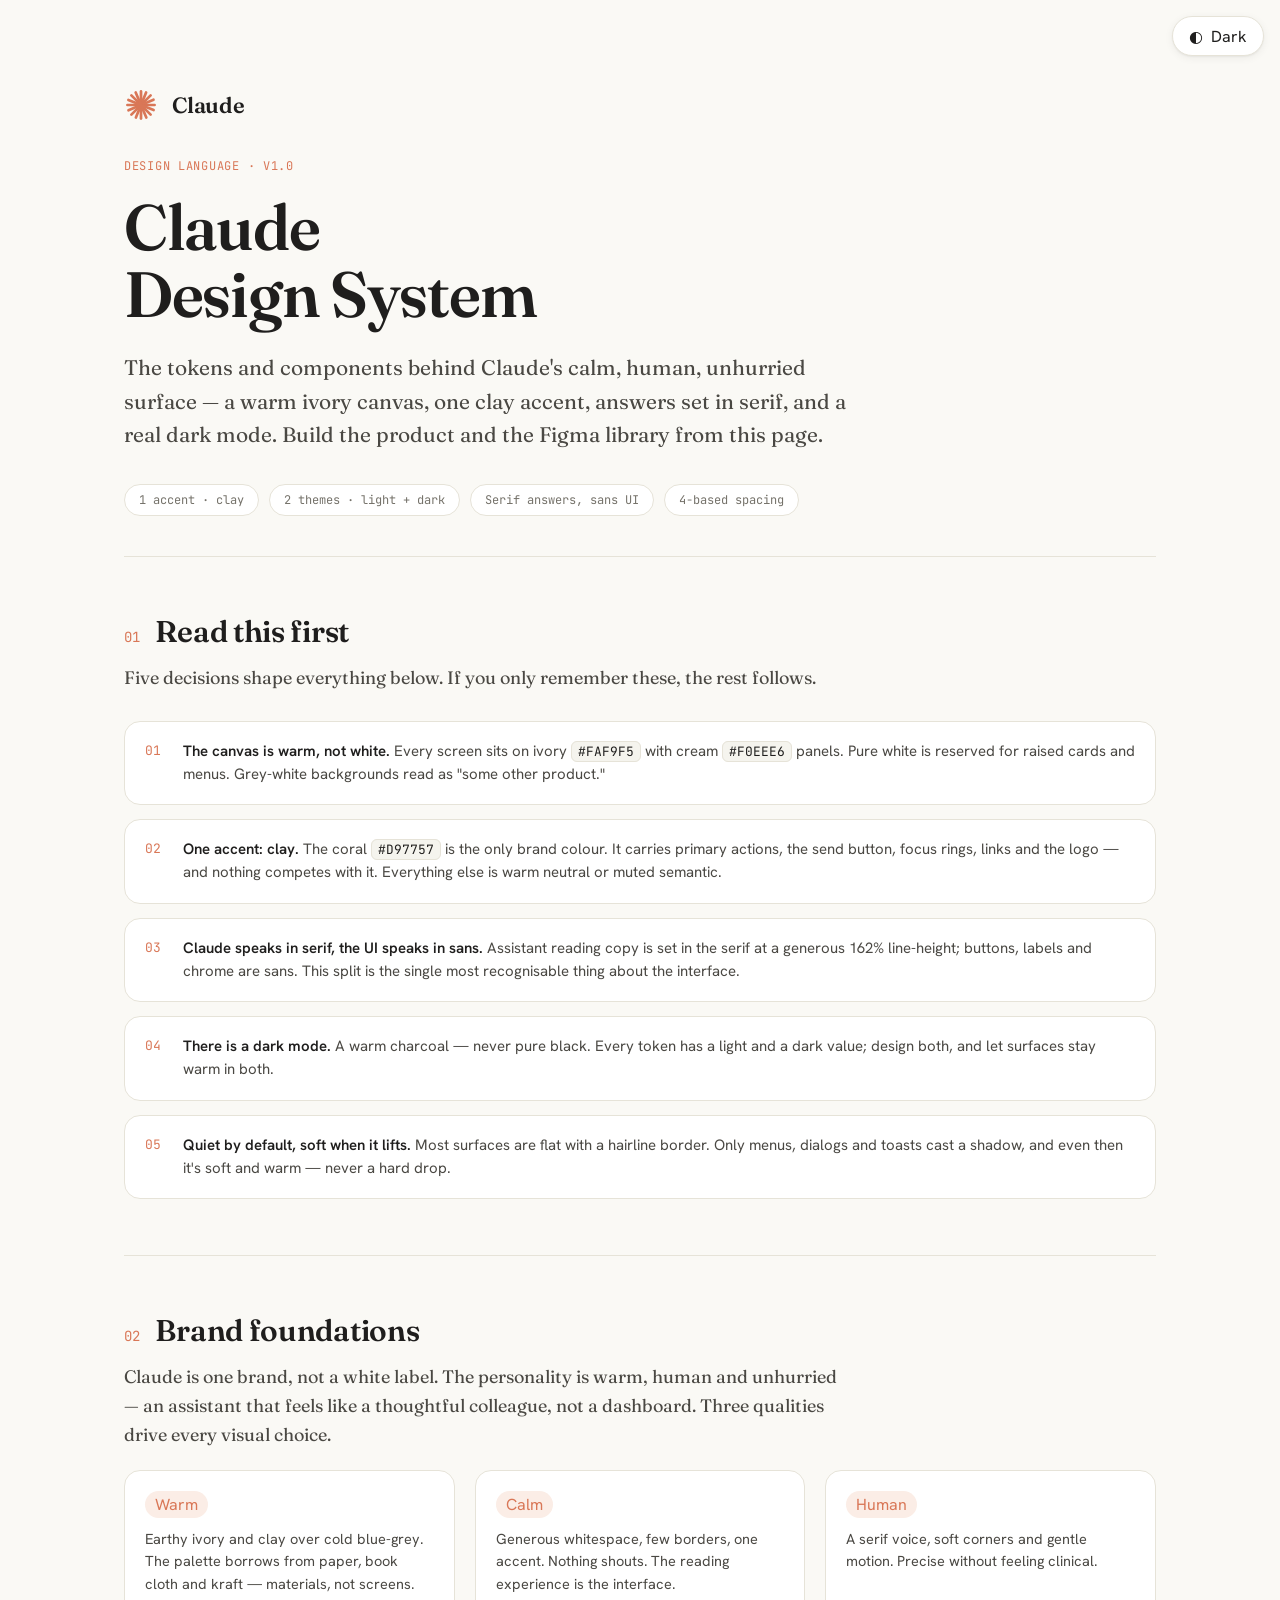
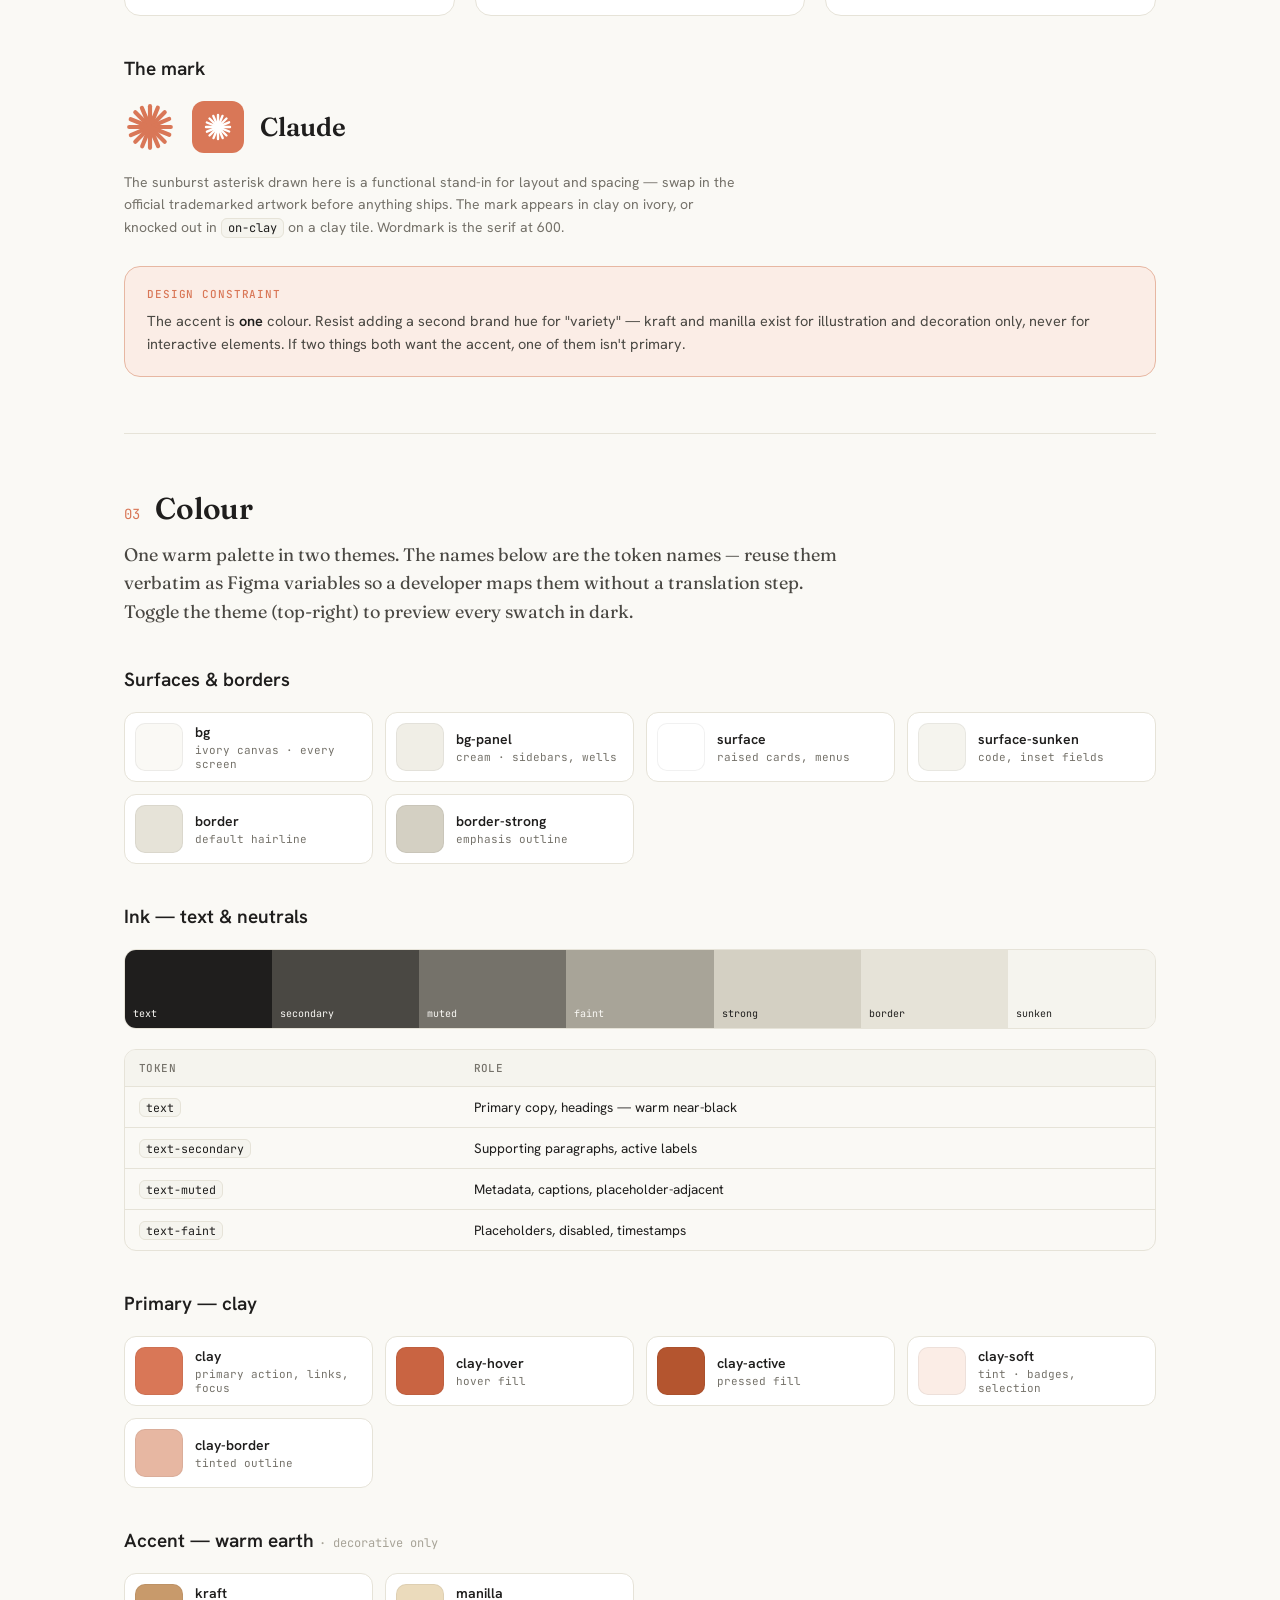
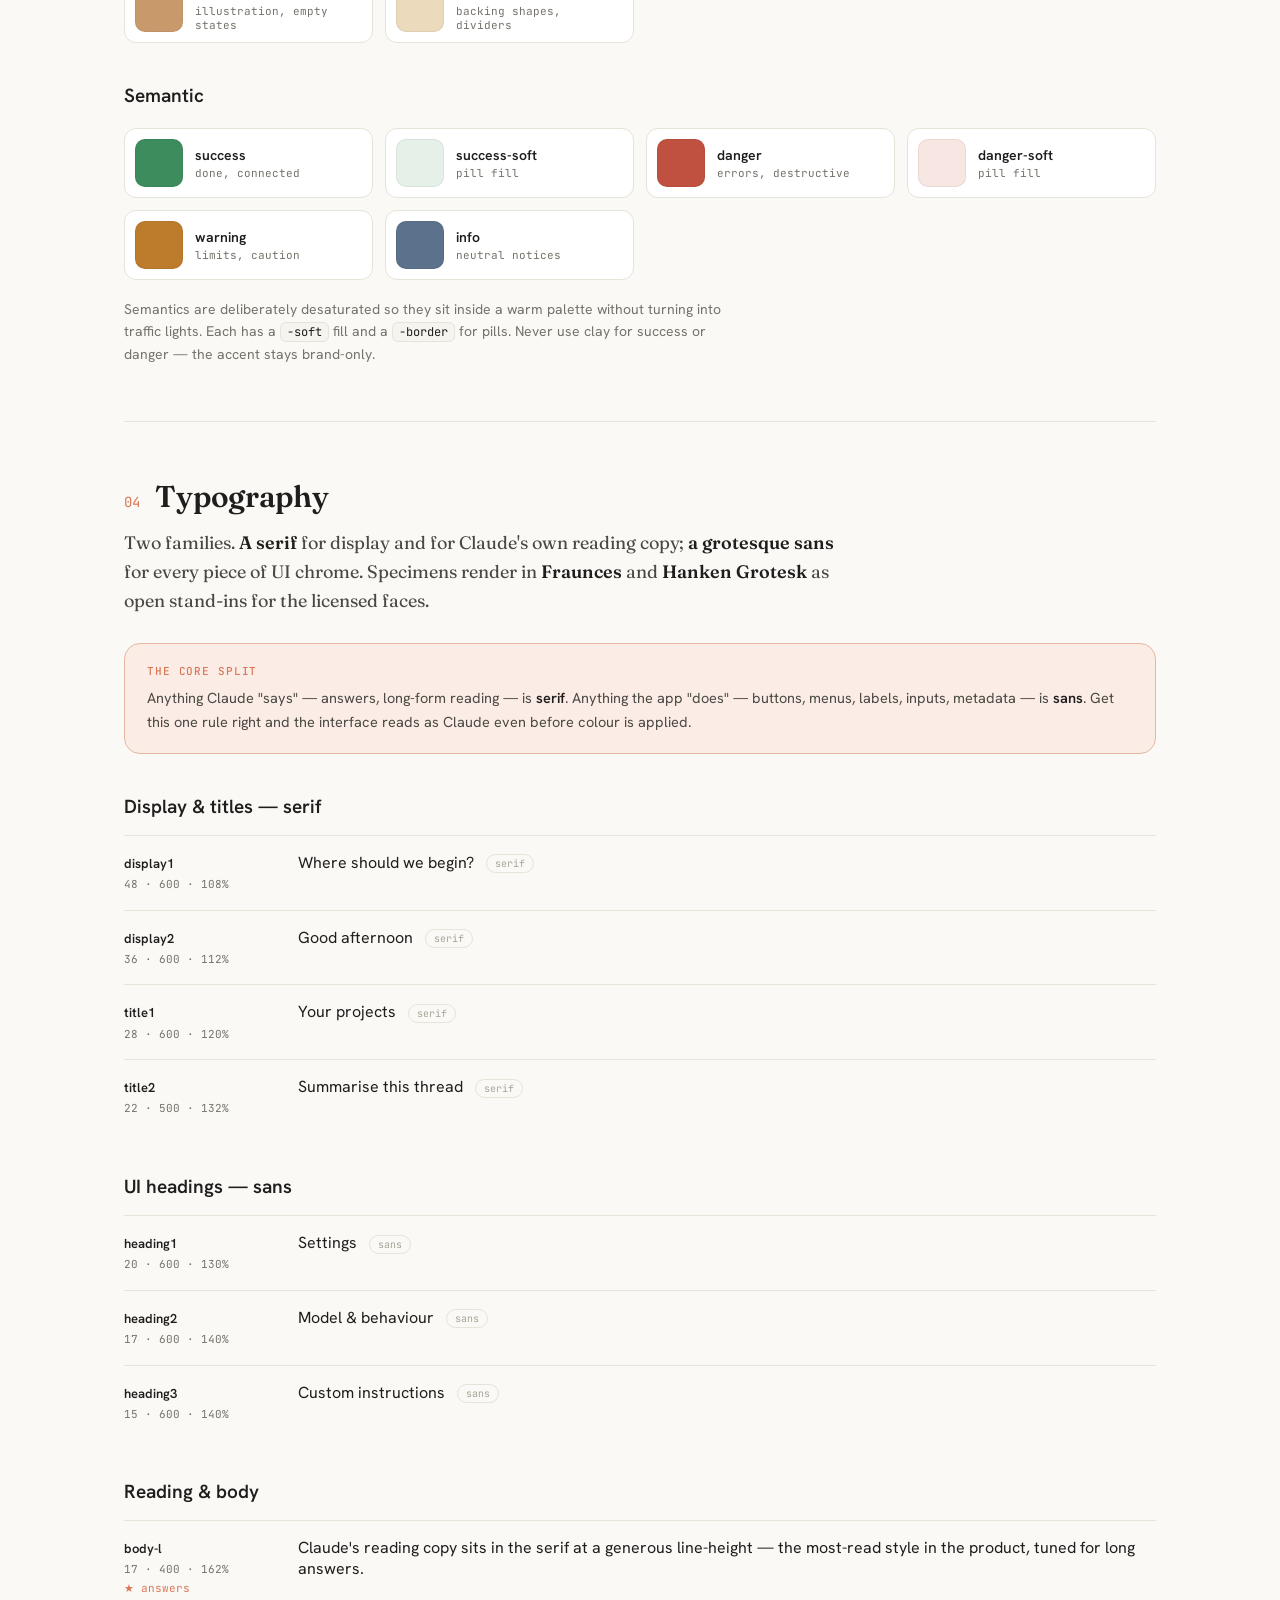
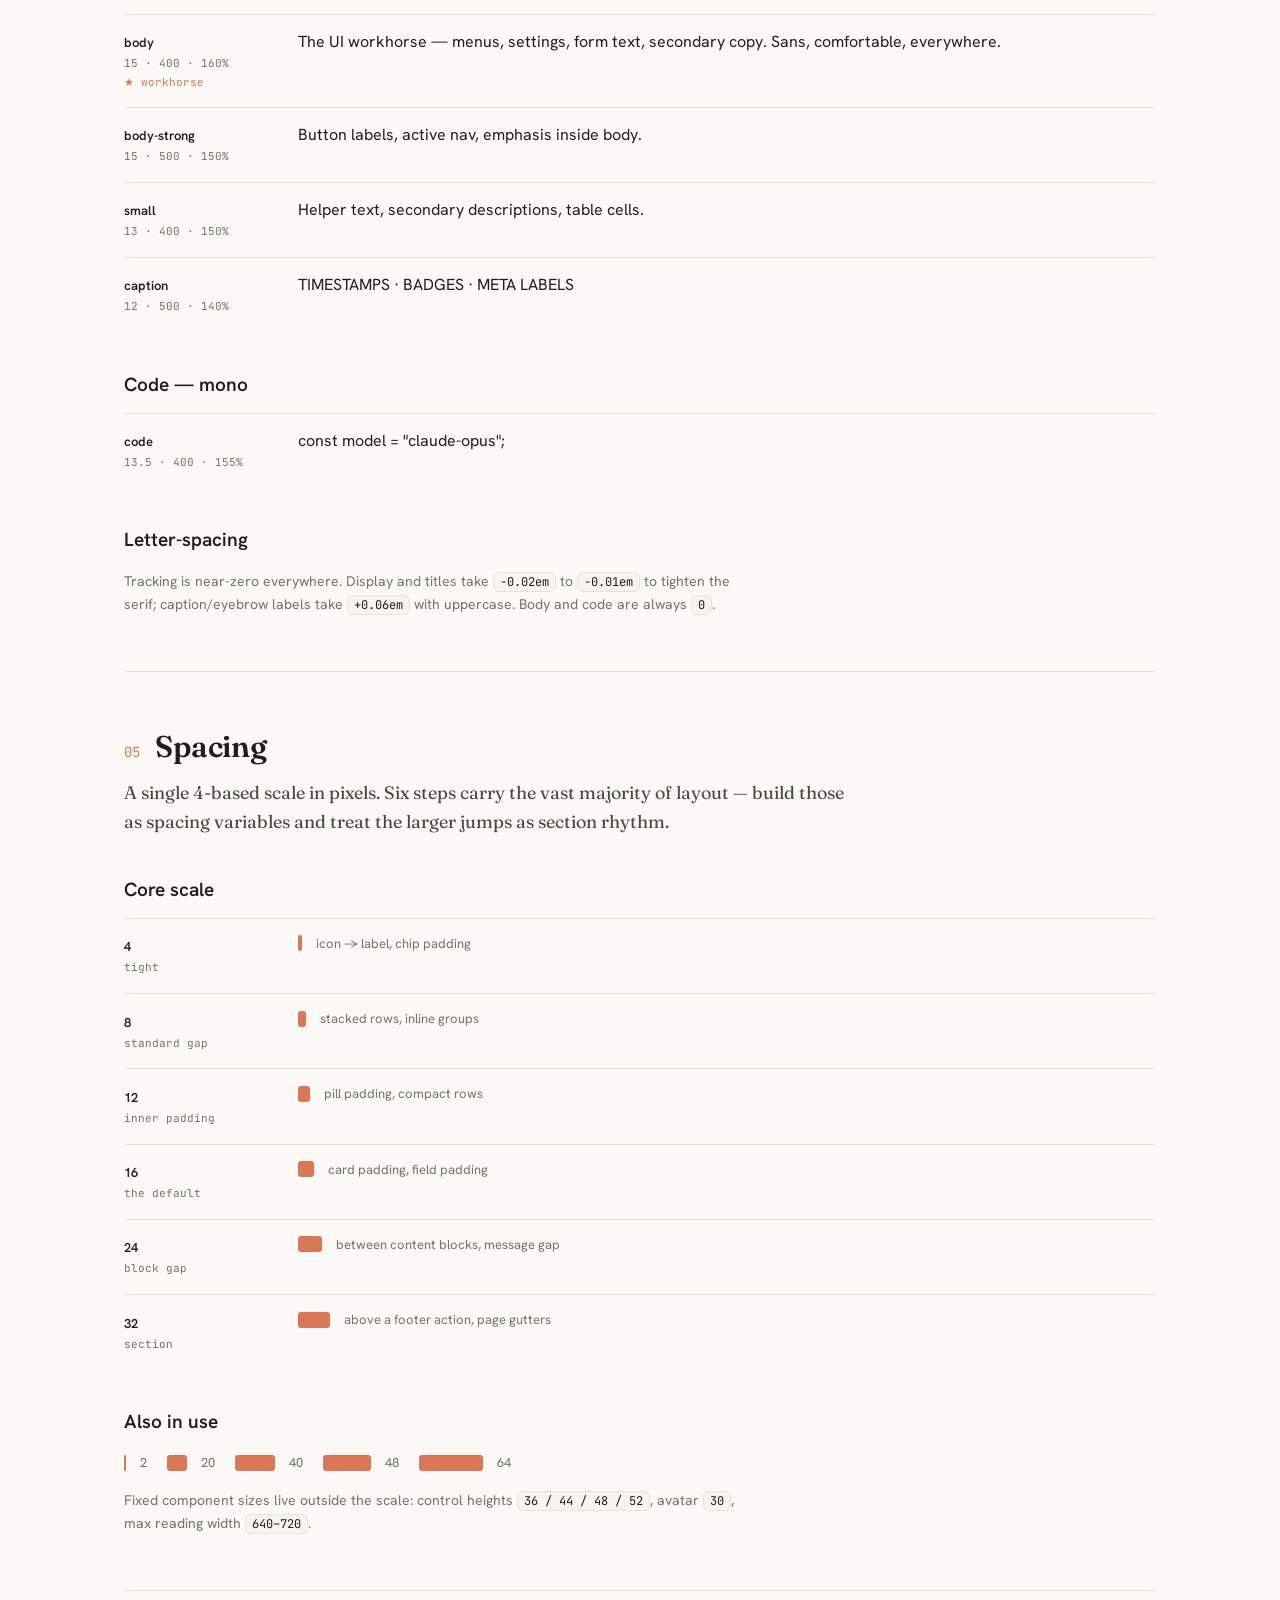
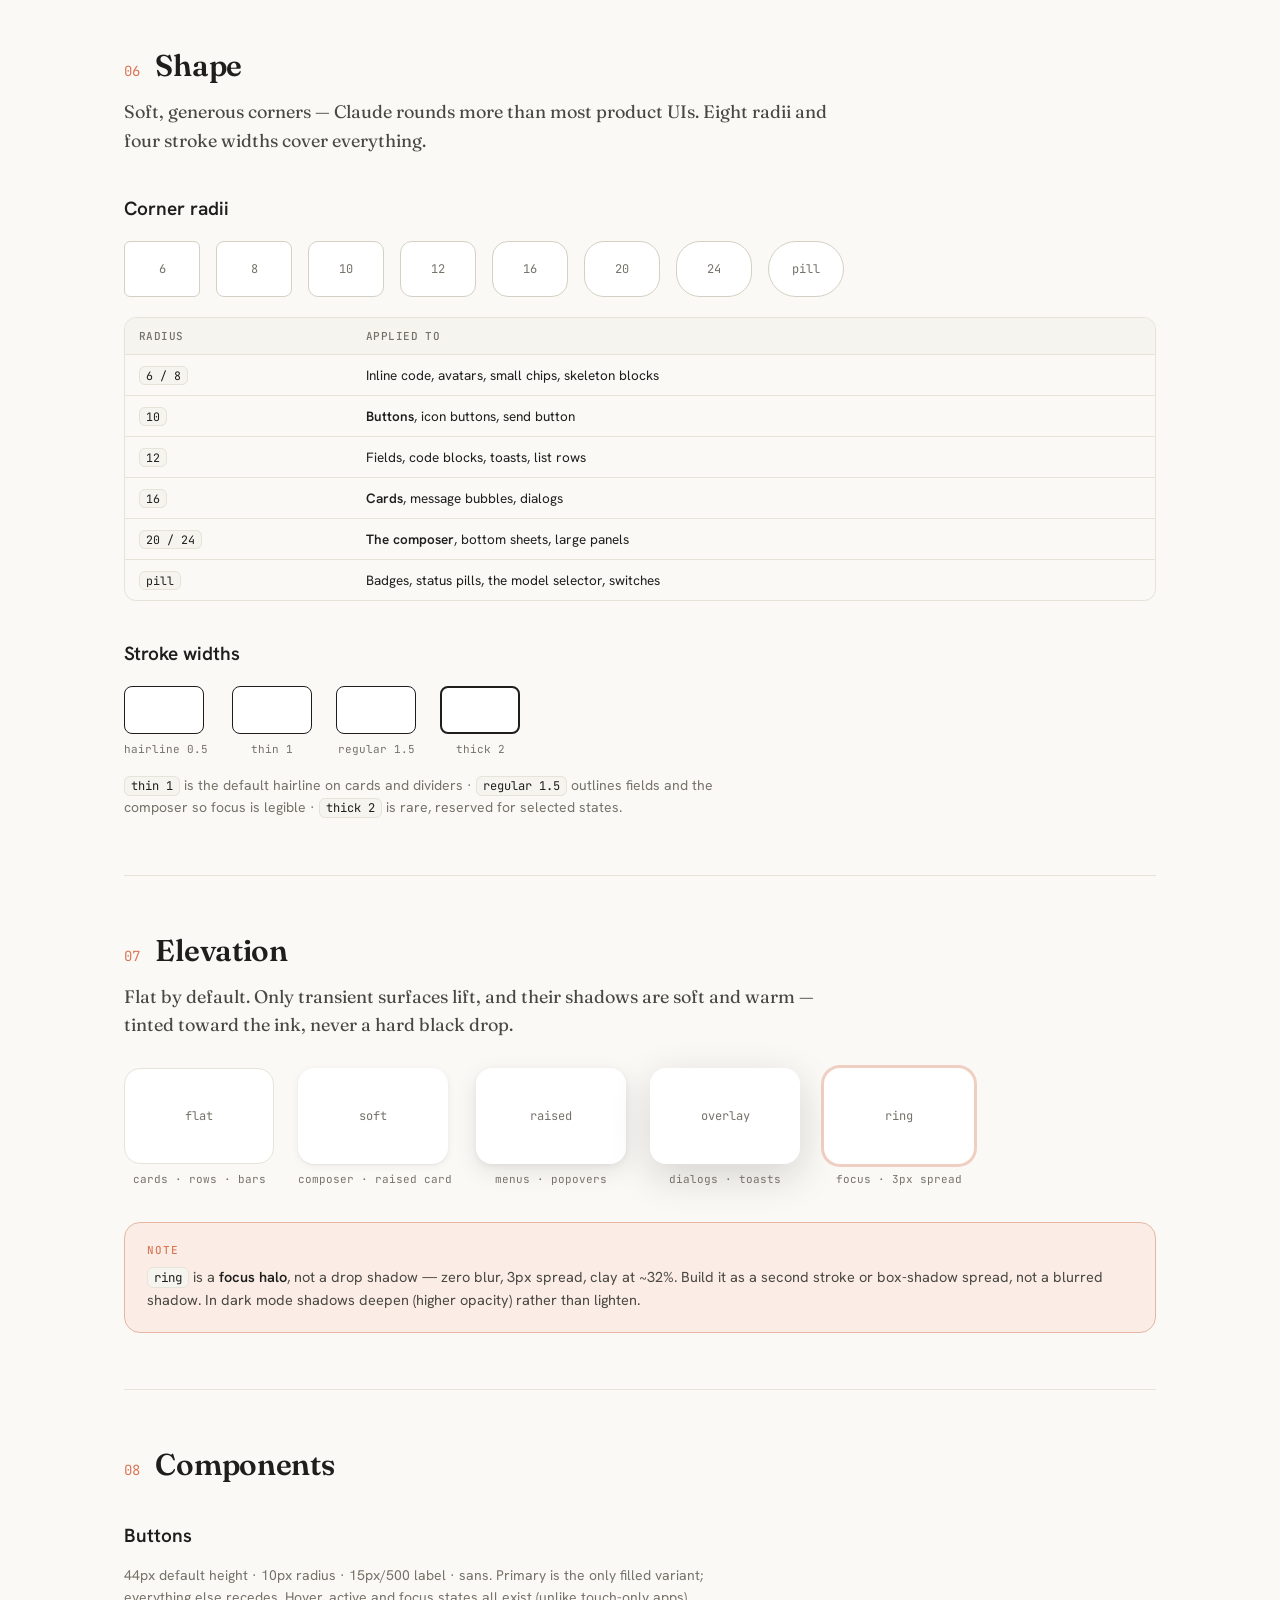
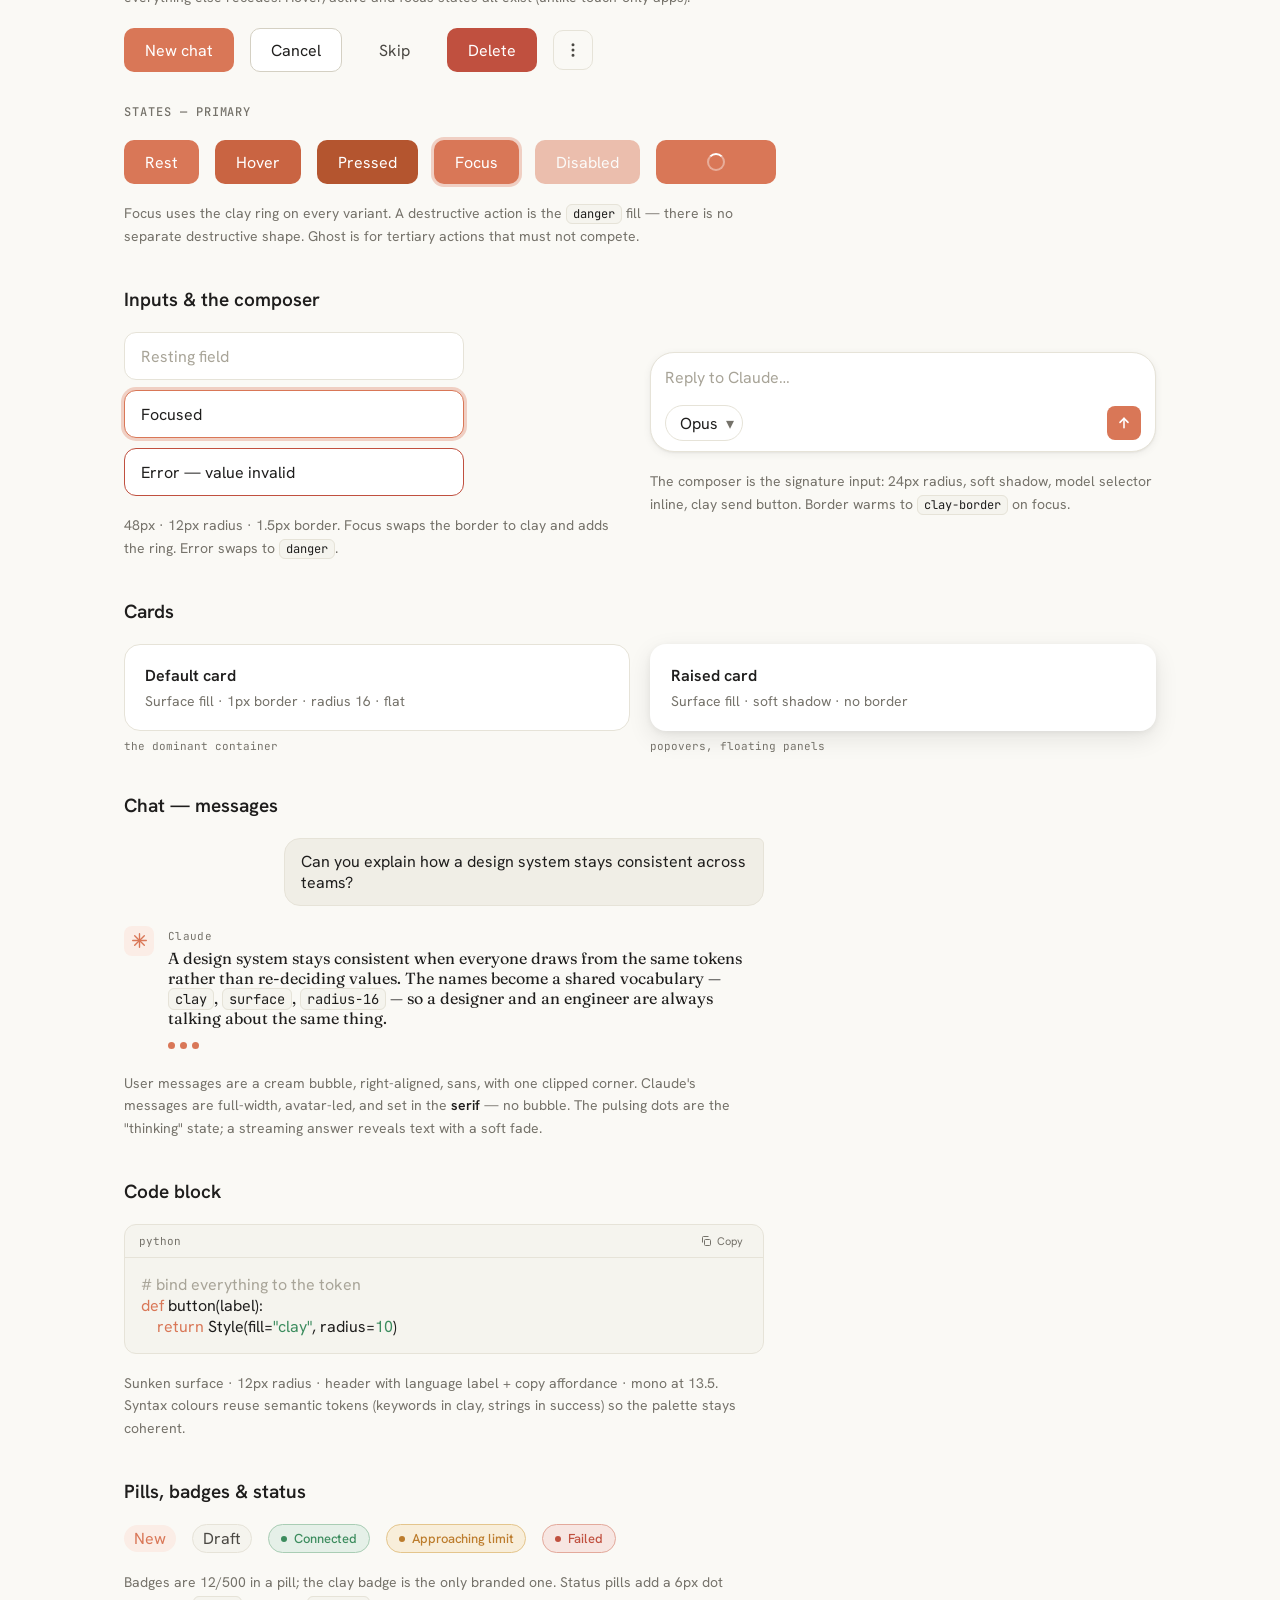
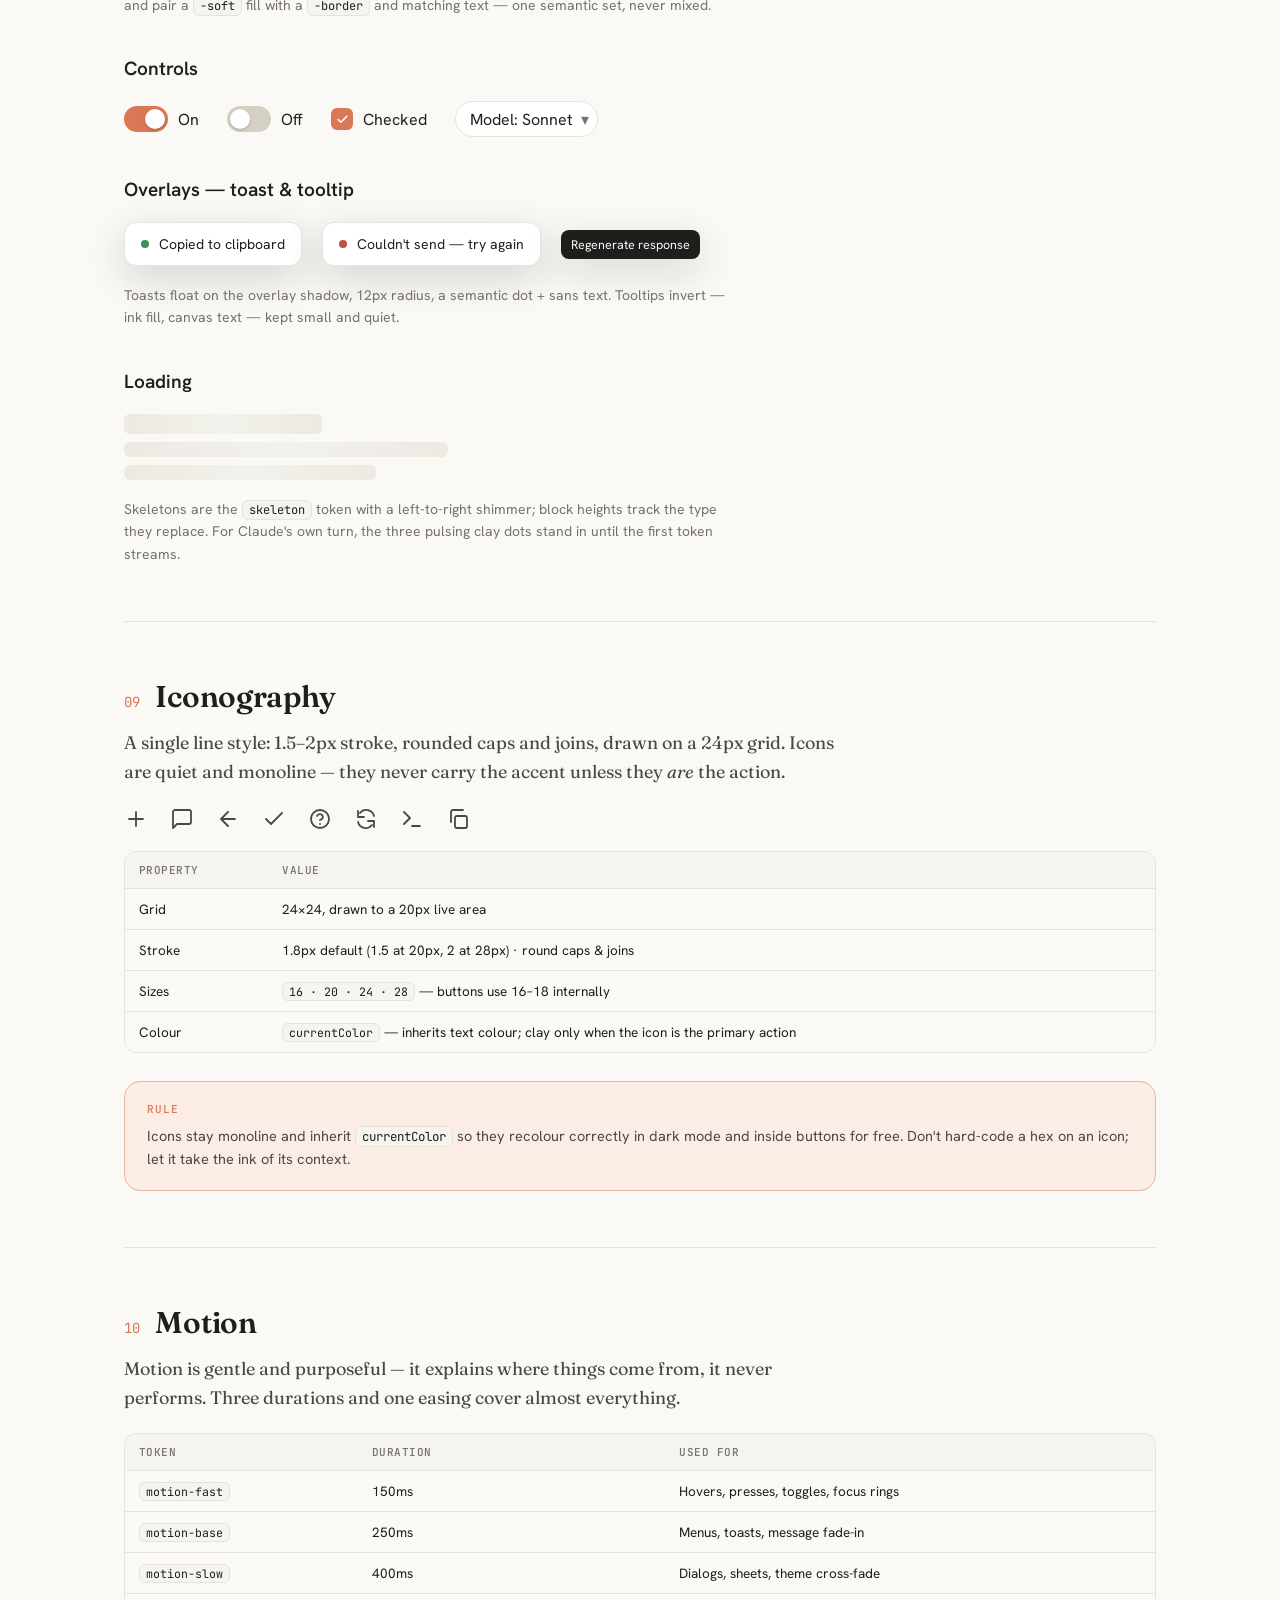
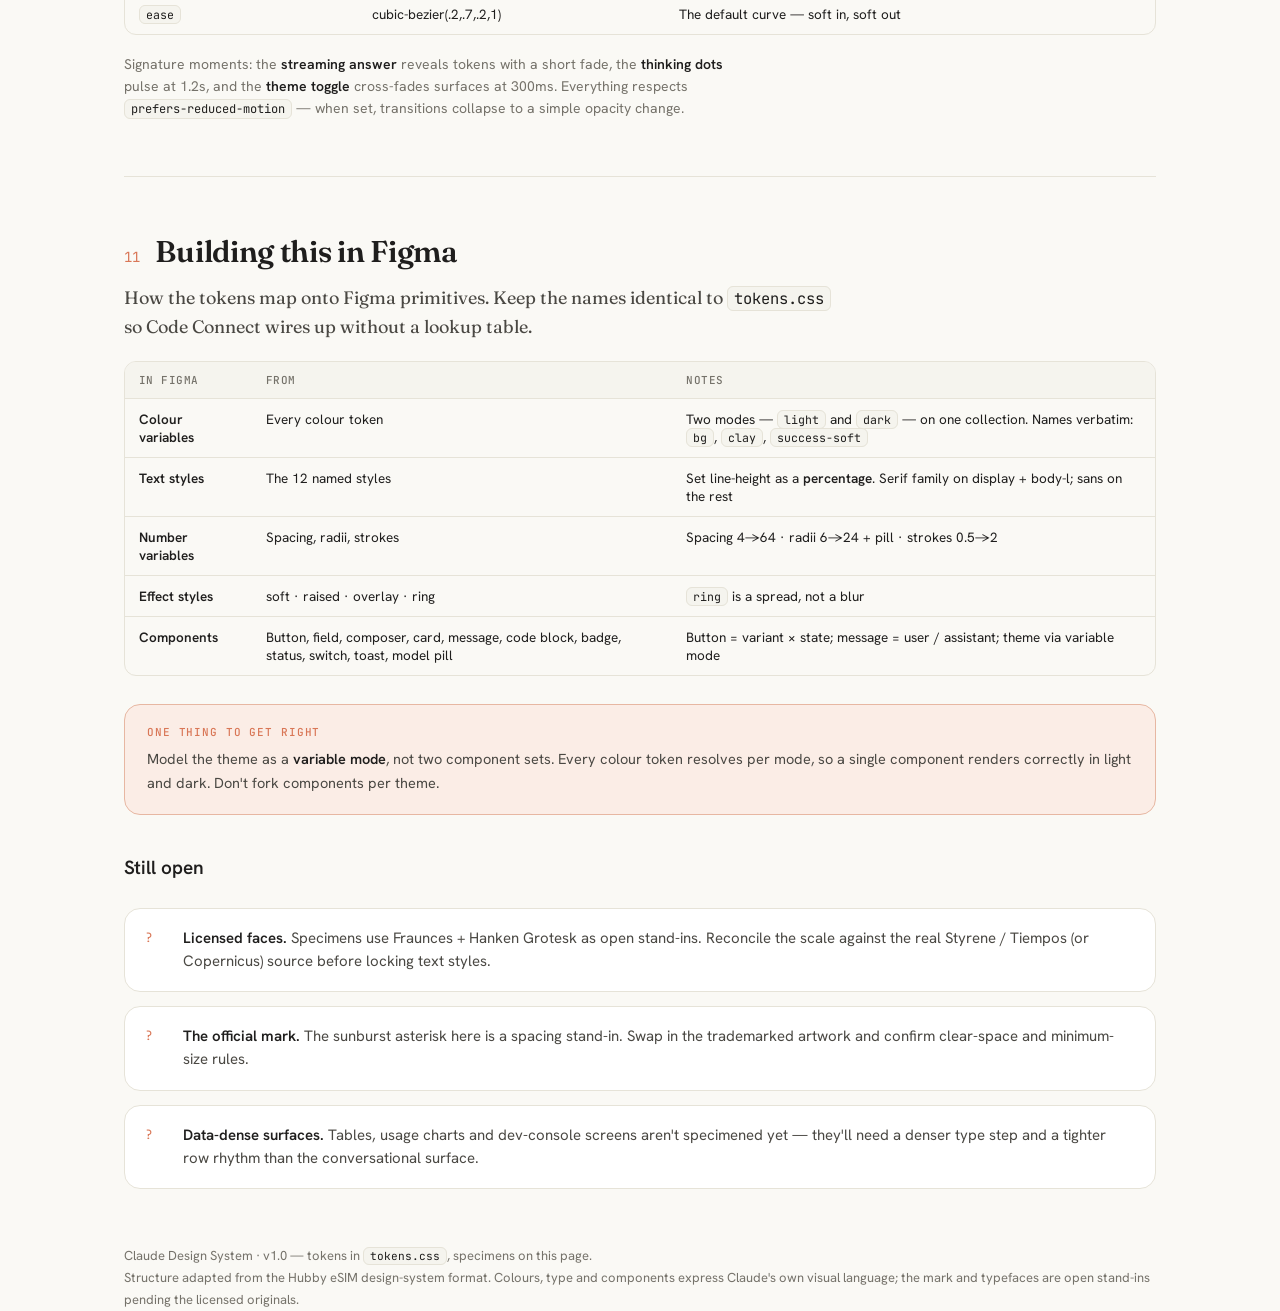
==== index.html @ b4750865 "Add Claude design system (source-of-truth page + tokens) Build the Claude design language in the for" ====
<!doctype html>
<html lang="en" data-theme="light">
<head>
<meta charset="utf-8">
<meta name="viewport" content="width=device-width, initial-scale=1">
<meta name="color-scheme" content="light dark">
<title>Claude — Design System</title>
<meta name="description" content="The Claude design language — colour, type, and component specimens for building the product and the Figma library.">
<link rel="preconnect" href="https://fonts.googleapis.com">
<link rel="preconnect" href="https://fonts.gstatic.com" crossorigin>
<link href="https://fonts.googleapis.com/css2?family=Fraunces:opsz,wght@9..144,400;9..144,500;9..144,600&family=Hanken+Grotesk:wght@400;500;600;700&family=JetBrains+Mono:wght@400;500&display=swap" rel="stylesheet">
<style>
  /* ---- reset ---- */
  *,*::before,*::after{box-sizing:border-box}
  html{-webkit-text-size-adjust:100%}
  body{margin:0}
  h1,h2,h3,h4,h5,h6,p,figure,blockquote,dl,dd{margin:0}
  ul,ol{margin:0;padding:0;list-style:none}
  img,svg{display:block;max-width:100%}
  table{border-collapse:collapse;width:100%}
  code{font-family:var(--mono)}

  /* ==========================================================================
     DESIGN TOKENS  (inlined from tokens.css so this page stands alone)
     ========================================================================== */
  :root{
    --serif:"Fraunces","Tiempos",Georgia,"Times New Roman",serif;
    --sans:"Hanken Grotesk","Styrene B",ui-sans-serif,system-ui,-apple-system,"Segoe UI",sans-serif;
    --mono:"JetBrains Mono","Fira Code",ui-monospace,"SF Mono",Menlo,monospace;
    --space-2:2px;--space-4:4px;--space-8:8px;--space-12:12px;--space-16:16px;
    --space-20:20px;--space-24:24px;--space-32:32px;--space-40:40px;--space-48:48px;--space-64:64px;
    --radius-6:6px;--radius-8:8px;--radius-10:10px;--radius-12:12px;--radius-16:16px;
    --radius-20:20px;--radius-24:24px;--radius-pill:999px;
  }
  :root,:root[data-theme="light"]{
    color-scheme:light;
    --bg:#FAF9F5;--bg-panel:#F0EEE6;--surface:#FFFFFF;--surface-sunken:#F5F4EE;
    --border:#E6E3D8;--border-strong:#D4D0C3;
    --text:#1F1E1D;--text-secondary:#4A4843;--text-muted:#75726A;--text-faint:#A8A498;
    --clay:#D97757;--clay-hover:#C96442;--clay-active:#B4552F;--clay-soft:#FBEDE6;--clay-border:#E7B7A2;--on-clay:#FFFFFF;
    --kraft:#C89A6B;--manilla:#EBDBBC;
    --success:#3C8C5E;--success-soft:#E5F0E8;--success-border:#A9CDB4;
    --danger:#C0503F;--danger-soft:#F7E6E2;--danger-border:#E3A99B;
    --warning:#BC7C2C;--warning-soft:#F8EEDA;--warning-border:#E4C58C;
    --info:#5B718C;--info-soft:#E8ECF2;--info-border:#B4C0D1;
    --shadow-soft:0 1px 2px rgba(20,20,19,.05),0 2px 8px rgba(20,20,19,.06);
    --shadow-raised:0 2px 6px rgba(20,20,19,.06),0 8px 24px rgba(20,20,19,.09);
    --shadow-overlay:0 12px 40px rgba(20,20,19,.16);
    --focus-ring:0 0 0 3px rgba(217,119,87,.32);--skeleton:#ECEAE1;
  }
  :root[data-theme="dark"]{
    color-scheme:dark;
    --bg:#1F1E1D;--bg-panel:#262624;--surface:#30302E;--surface-sunken:#262624;
    --border:#3A3A36;--border-strong:#4B4A45;
    --text:#F5F4EE;--text-secondary:#C8C4BA;--text-muted:#97938A;--text-faint:#6C695F;
    --clay:#E08A6A;--clay-hover:#E89C7F;--clay-active:#F0AE94;--clay-soft:#3A2A22;--clay-border:#6E4838;--on-clay:#1F1E1D;
    --kraft:#D4A27F;--manilla:#A99A78;
    --success:#5FB081;--success-soft:#22322A;--success-border:#3C6650;
    --danger:#E38071;--danger-soft:#392422;--danger-border:#6E4038;
    --warning:#D9A45A;--warning-soft:#352B1A;--warning-border:#6B5730;
    --info:#8FA3BF;--info-soft:#232833;--info-border:#42506A;
    --shadow-soft:0 1px 2px rgba(0,0,0,.30),0 2px 8px rgba(0,0,0,.34);
    --shadow-raised:0 2px 6px rgba(0,0,0,.34),0 8px 24px rgba(0,0,0,.42);
    --shadow-overlay:0 12px 40px rgba(0,0,0,.55);
    --focus-ring:0 0 0 3px rgba(224,138,106,.40);--skeleton:#35352F;
  }

  /* ==========================================================================
     PAGE CHROME
     ========================================================================== */
  body{
    background:var(--bg);color:var(--text);
    font:var(--body);font-family:var(--sans);
    -webkit-font-smoothing:antialiased;
    transition:background .3s ease,color .3s ease;
  }
  .wrap{max-width:1080px;margin:0 auto;padding:0 24px}
  ::selection{background:var(--clay);color:var(--on-clay)}

  /* theme toggle */
  .toolbar{position:fixed;top:16px;right:16px;z-index:50;display:flex;gap:8px}
  .toggle{
    display:inline-flex;align-items:center;gap:8px;height:40px;padding:0 16px;
    background:var(--surface);border:1px solid var(--border);border-radius:var(--radius-pill);
    color:var(--text);font:var(--caption);font-family:var(--sans);cursor:pointer;
    box-shadow:var(--shadow-soft);transition:border-color .2s;
  }
  .toggle:hover{border-color:var(--border-strong)}

  /* masthead */
  .mast{padding:88px 0 40px}
  .brandmark{display:flex;align-items:center;gap:14px;margin-bottom:36px}
  .brandmark .mark{width:34px;height:34px}
  .brandmark .wordmark{font-family:var(--serif);font-weight:600;font-size:22px;letter-spacing:-.01em}
  .eyebrow{font-family:var(--mono);font-size:12px;letter-spacing:.06em;text-transform:uppercase;color:var(--clay);margin-bottom:20px}
  .mast h1{font-family:var(--serif);font-weight:600;font-size:clamp(40px,7vw,64px);line-height:1.04;letter-spacing:-.02em}
  .lede{font-family:var(--serif);font-weight:400;font-size:clamp(17px,2.4vw,21px);line-height:1.6;color:var(--text-secondary);max-width:36em;margin-top:24px}
  .facts{display:flex;flex-wrap:wrap;gap:10px;margin-top:32px}
  .facts span{font-family:var(--mono);font-size:12px;color:var(--text-muted);border:1px solid var(--border);border-radius:var(--radius-pill);padding:7px 14px;background:var(--surface)}

  /* section scaffolding */
  section{padding:56px 0;border-top:1px solid var(--border)}
  h2{font-family:var(--serif);font-weight:600;font-size:30px;letter-spacing:-.01em;display:flex;align-items:baseline;gap:16px}
  h2 .num{font-family:var(--mono);font-size:14px;font-weight:400;color:var(--clay)}
  h3{font-family:var(--sans);font-weight:600;font-size:19px;margin:40px 0 16px}
  h4{font-family:var(--mono);font-size:12px;letter-spacing:.08em;text-transform:uppercase;color:var(--text-muted);margin:32px 0 16px;font-weight:500}
  .intro{font-family:var(--serif);font-size:18px;line-height:1.6;color:var(--text-secondary);max-width:40em;margin-top:14px}
  p.note{color:var(--text-muted);font-size:14px;line-height:1.6;margin-top:18px;max-width:44em}
  b{font-weight:600;color:var(--text)}
  code{background:var(--surface-sunken);border:1px solid var(--border);border-radius:6px;padding:1px 6px;font-size:.86em;color:var(--text)}

  /* "read this first" keys */
  .keys{display:grid;gap:14px;margin-top:28px}
  .keys li{display:flex;gap:16px;background:var(--surface);border:1px solid var(--border);border-radius:var(--radius-16);padding:18px 20px}
  .keys .k{font-family:var(--mono);font-size:13px;color:var(--clay);flex:none;width:22px;padding-top:2px}
  .keys li span:last-child{font-size:15px;line-height:1.55;color:var(--text-secondary)}

  /* callout */
  .call{background:var(--clay-soft);border:1px solid var(--clay-border);border-radius:var(--radius-16);padding:20px 22px;margin-top:28px}
  .call .h{font-family:var(--mono);font-size:11px;letter-spacing:.08em;text-transform:uppercase;color:var(--clay);display:block;margin-bottom:8px;font-weight:500}
  .call p{font-size:14.5px;line-height:1.6;color:var(--text-secondary)}
  .call p + p{margin-top:10px}

  /* swatch grids */
  .sw-grid{display:grid;grid-template-columns:repeat(auto-fill,minmax(210px,1fr));gap:12px;margin-top:20px}
  .sw{display:flex;gap:12px;align-items:center;background:var(--surface);border:1px solid var(--border);border-radius:var(--radius-12);padding:10px}
  .sw .chip{width:48px;height:48px;border-radius:var(--radius-10);flex:none;box-shadow:inset 0 0 0 1px rgba(20,20,19,.06)}
  .sw .meta b{display:block;font-size:14px;font-weight:600}
  .sw .meta span{display:block;font-family:var(--mono);font-size:11px;color:var(--text-muted);margin-top:2px}

  /* grayscale ramp */
  .ramp{display:flex;flex-wrap:wrap;border-radius:var(--radius-12);overflow:hidden;border:1px solid var(--border);margin-top:20px}
  .ramp div{flex:1 1 90px;height:78px;display:flex;align-items:flex-end;padding:8px;font-family:var(--mono);font-size:10px}

  /* generic demo row */
  .demo-row{display:flex;flex-wrap:wrap;gap:16px;align-items:center;margin-top:20px}
  .caption-m{font-family:var(--mono);font-size:11px;color:var(--text-muted);margin-top:8px}

  /* type plate */
  .plate{display:grid;grid-template-columns:150px 1fr;gap:24px;align-items:baseline;padding:16px 0;border-top:1px solid var(--border)}
  .plate .label{font-family:var(--mono);font-size:11px;color:var(--text-muted);line-height:1.7}
  .plate .label b{display:block;color:var(--text);font-size:13px;font-family:var(--sans)}
  .plate .tier{font-family:var(--mono);font-size:10px;color:var(--text-faint);border:1px solid var(--border);border-radius:var(--radius-pill);padding:2px 8px;margin-left:12px;vertical-align:middle}

  /* spacing bars */
  .sp{display:flex;align-items:center;gap:14px}
  .sp .bar{height:16px;background:var(--clay);border-radius:3px;flex:none}
  .sp .n{font-size:13px;color:var(--text-muted)}

  /* radius + stroke demos */
  .rad{width:76px;height:56px;background:var(--surface);border:1.5px solid var(--border-strong);display:flex;align-items:center;justify-content:center;font-family:var(--mono);font-size:12px;color:var(--text-muted)}
  .strokebox{width:80px;height:48px;background:var(--surface);border-radius:var(--radius-8)}

  /* elevation */
  .shbox{width:150px;height:96px;border-radius:var(--radius-16);background:var(--surface);display:flex;align-items:center;justify-content:center;font-family:var(--mono);font-size:12px;color:var(--text-muted)}

  /* two-col */
  .two{display:grid;grid-template-columns:repeat(auto-fit,minmax(240px,1fr));gap:20px;margin-top:20px}

  /* ---- component specimens ---- */
  .btn{display:inline-flex;align-items:center;justify-content:center;gap:8px;height:44px;padding:0 20px;border-radius:var(--radius-10);
       font:var(--body-strong);font-family:var(--sans);border:1px solid transparent;cursor:pointer;transition:background .15s,border-color .15s,box-shadow .15s;white-space:nowrap}
  .btn.lg{height:52px;padding:0 24px;font-size:16px}
  .btn-primary{background:var(--clay);color:var(--on-clay)}
  .btn-primary:hover{background:var(--clay-hover)}
  .btn-primary:active{background:var(--clay-active)}
  .btn-secondary{background:var(--surface);color:var(--text);border-color:var(--border-strong)}
  .btn-secondary:hover{background:var(--surface-sunken)}
  .btn-ghost{background:transparent;color:var(--text-secondary)}
  .btn-ghost:hover{background:var(--surface-sunken);color:var(--text)}
  .btn-danger{background:var(--danger);color:#fff}
  .btn:focus-visible{outline:none;box-shadow:var(--focus-ring)}
  .btn:disabled,.btn.is-disabled{opacity:.45;cursor:not-allowed}
  .icon-btn{width:40px;height:40px;padding:0;border-radius:var(--radius-10);background:transparent;border:1px solid var(--border);color:var(--text-secondary);display:inline-flex;align-items:center;justify-content:center;cursor:pointer}
  .icon-btn:hover{background:var(--surface-sunken);color:var(--text)}
  .spinner{width:18px;height:18px;border:2px solid rgba(255,255,255,.4);border-top-color:#fff;border-radius:50%;animation:spin .7s linear infinite}
  @keyframes spin{to{transform:rotate(360deg)}}

  .field{width:100%;height:48px;padding:0 16px;background:var(--surface);border:1.5px solid var(--border);border-radius:var(--radius-12);
         color:var(--text);font:var(--body);font-family:var(--sans)}
  .field::placeholder{color:var(--text-faint)}
  .field:focus{outline:none;border-color:var(--clay);box-shadow:var(--focus-ring)}
  .field.error{border-color:var(--danger)}

  .card{background:var(--surface);border:1px solid var(--border);border-radius:var(--radius-16);padding:20px}
  .card.raised{box-shadow:var(--shadow-raised);border-color:transparent}

  .badge{display:inline-flex;align-items:center;gap:6px;border-radius:var(--radius-pill);padding:3px 10px;font:var(--caption);font-family:var(--sans)}
  .badge.clay{background:var(--clay-soft);color:var(--clay)}
  .badge.neutral{background:var(--surface-sunken);color:var(--text-secondary);border:1px solid var(--border)}
  .status{display:inline-flex;align-items:center;gap:7px;border-radius:var(--radius-pill);padding:5px 12px;font-size:13px;font-weight:500;letter-spacing:-.1px;border:1px solid}
  .status .dot{width:6px;height:6px;border-radius:50%}
  .status.ok{background:var(--success-soft);border-color:var(--success-border);color:var(--success)}
  .status.ok .dot{background:var(--success)}
  .status.warn{background:var(--warning-soft);border-color:var(--warning-border);color:var(--warning)}
  .status.warn .dot{background:var(--warning)}
  .status.err{background:var(--danger-soft);border-color:var(--danger-border);color:var(--danger)}
  .status.err .dot{background:var(--danger)}

  /* model selector */
  .model-pill{display:inline-flex;align-items:center;gap:8px;height:36px;padding:0 8px 0 14px;background:var(--surface);border:1px solid var(--border);border-radius:var(--radius-pill);font:var(--body-strong);font-family:var(--sans);color:var(--text);cursor:pointer}
  .model-pill .chev{color:var(--text-muted)}

  /* chat */
  .chat{max-width:640px;display:grid;gap:20px;margin-top:20px}
  .msg{display:flex;gap:14px}
  .avatar{width:30px;height:30px;border-radius:8px;flex:none;display:flex;align-items:center;justify-content:center;background:var(--clay-soft)}
  .msg .body{padding-top:3px}
  .msg .who{font-family:var(--mono);font-size:11px;color:var(--text-muted);margin-bottom:5px;letter-spacing:.03em}
  .msg.assistant .text{font:var(--body-l);font-family:var(--serif);color:var(--text)}
  .msg.user{justify-content:flex-end}
  .msg.user .bubble{background:var(--bg-panel);border:1px solid var(--border);border-radius:var(--radius-16);border-top-right-radius:6px;padding:12px 16px;font:var(--body);font-family:var(--sans);max-width:75%}

  /* composer */
  .composer{background:var(--surface);border:1.5px solid var(--border);border-radius:var(--radius-24);padding:14px 14px 10px;box-shadow:var(--shadow-soft);max-width:640px;margin-top:20px}
  .composer:focus-within{border-color:var(--clay-border)}
  .composer .input{min-height:26px;color:var(--text);font:var(--body);font-family:var(--sans)}
  .composer .input.placeholder{color:var(--text-faint)}
  .composer .row{display:flex;align-items:center;justify-content:space-between;margin-top:12px}
  .composer .send{width:34px;height:34px;border-radius:var(--radius-8);background:var(--clay);color:var(--on-clay);border:none;display:flex;align-items:center;justify-content:center;cursor:pointer}

  /* code block */
  .codeblock{background:var(--surface-sunken);border:1px solid var(--border);border-radius:var(--radius-12);overflow:hidden;max-width:640px;margin-top:20px}
  .codeblock .head{display:flex;align-items:center;justify-content:space-between;padding:8px 14px;border-bottom:1px solid var(--border);font-family:var(--mono);font-size:11px;color:var(--text-muted)}
  .codeblock pre{margin:0;padding:16px;overflow-x:auto;font:var(--code);color:var(--text)}
  .codeblock .cp{background:none;border:none;color:var(--text-muted);font-family:var(--sans);font-size:11px;cursor:pointer;display:inline-flex;gap:5px;align-items:center}
  .tok-key{color:var(--clay)}.tok-str{color:var(--success)}.tok-com{color:var(--text-faint)}

  /* toast + tooltip */
  .toast{display:inline-flex;align-items:center;gap:10px;background:var(--surface);border:1px solid var(--border);border-radius:var(--radius-12);padding:12px 16px;box-shadow:var(--shadow-overlay);font-size:14px}
  .toast .ic{width:8px;height:8px;border-radius:50%}
  .tooltip{display:inline-block;background:var(--text);color:var(--bg);font-size:12.5px;padding:6px 10px;border-radius:var(--radius-8);box-shadow:var(--shadow-overlay)}

  /* toggle + checkbox */
  .switch{width:44px;height:26px;border-radius:var(--radius-pill);background:var(--clay);position:relative;cursor:pointer;flex:none}
  .switch.off{background:var(--border-strong)}
  .switch i{position:absolute;top:3px;left:21px;width:20px;height:20px;border-radius:50%;background:#fff;box-shadow:0 1px 3px rgba(0,0,0,.2);transition:left .18s}
  .switch.off i{left:3px}
  .check{width:22px;height:22px;border-radius:6px;background:var(--clay);display:inline-flex;align-items:center;justify-content:center;color:var(--on-clay)}

  /* skeleton */
  .skel{background:var(--skeleton);border-radius:6px;position:relative;overflow:hidden}
  .skel::after{content:"";position:absolute;inset:0;background:linear-gradient(90deg,transparent,rgba(255,255,255,.35),transparent);animation:shimmer 1.4s infinite}
  :root[data-theme="dark"] .skel::after{background:linear-gradient(90deg,transparent,rgba(255,255,255,.06),transparent)}
  @keyframes shimmer{100%{transform:translateX(100%)}}

  /* thinking dots */
  .thinking{display:inline-flex;gap:5px;align-items:center}
  .thinking i{width:7px;height:7px;border-radius:50%;background:var(--clay);animation:pulse 1.2s infinite}
  .thinking i:nth-child(2){animation-delay:.2s}.thinking i:nth-child(3){animation-delay:.4s}
  @keyframes pulse{0%,60%,100%{opacity:.25;transform:translateY(0)}30%{opacity:1;transform:translateY(-3px)}}

  /* tables */
  .scroll{overflow-x:auto;margin-top:20px;border:1px solid var(--border);border-radius:var(--radius-12)}
  table td,table th{padding:11px 14px;text-align:left;font-size:13.5px;border-bottom:1px solid var(--border);vertical-align:top}
  table th{font-family:var(--mono);font-size:11px;letter-spacing:.04em;text-transform:uppercase;color:var(--text-muted);font-weight:500;background:var(--surface-sunken)}
  table tr:last-child td{border-bottom:none}

  /* nav */
  .toc{position:fixed;top:50%;left:16px;transform:translateY(-50%);display:none;flex-direction:column;gap:2px;z-index:40}
  .toc a{font-family:var(--mono);font-size:10px;color:var(--text-faint);text-decoration:none;padding:3px 6px;border-radius:6px}
  .toc a:hover{color:var(--clay);background:var(--surface)}
  @media(min-width:1320px){.toc{display:flex}}

  footer{border-top:1px solid var(--border);padding:40px 0 80px;color:var(--text-muted);font-size:13px;line-height:1.7}

  @media(max-width:560px){
    .plate{grid-template-columns:1fr;gap:8px}
    h2{font-size:24px}
  }
</style>
</head>
<body>

<div class="toolbar">
  <button class="toggle" id="themeToggle" aria-label="Toggle theme"><span id="themeIcon">◐</span> <span id="themeLabel">Dark</span></button>
</div>

<nav class="toc" aria-label="Sections">
  <a href="#start">01</a><a href="#brand">02</a><a href="#colour">03</a><a href="#type">04</a>
  <a href="#space">05</a><a href="#shape">06</a><a href="#elevation">07</a><a href="#components">08</a>
  <a href="#icons">09</a><a href="#motion">10</a><a href="#figma">11</a>
</nav>

<div class="wrap">

<!-- ============================== MASTHEAD ============================== -->
<header class="mast">
  <div class="brandmark">
    <svg class="mark" viewBox="0 0 100 100" aria-hidden="true">
      <g fill="var(--clay)">
        <rect x="46" y="6"  width="8" height="88" rx="4"/>
        <rect x="46" y="6"  width="8" height="88" rx="4" transform="rotate(45 50 50)"/>
        <rect x="46" y="6"  width="8" height="88" rx="4" transform="rotate(90 50 50)"/>
        <rect x="46" y="6"  width="8" height="88" rx="4" transform="rotate(135 50 50)"/>
        <rect x="46" y="6"  width="8" height="88" rx="4" transform="rotate(22 50 50)"/>
        <rect x="46" y="6"  width="8" height="88" rx="4" transform="rotate(67 50 50)"/>
        <rect x="46" y="6"  width="8" height="88" rx="4" transform="rotate(112 50 50)"/>
        <rect x="46" y="6"  width="8" height="88" rx="4" transform="rotate(157 50 50)"/>
      </g>
    </svg>
    <span class="wordmark">Claude</span>
  </div>
  <p class="eyebrow">Design language · v1.0</p>
  <h1>Claude<br>Design System</h1>
  <p class="lede">The tokens and components behind Claude's calm, human, unhurried surface — a warm ivory canvas, one clay accent, answers set in serif, and a real dark mode. Build the product and the Figma library from this page.</p>
  <div class="facts">
    <span>1 accent · clay</span><span>2 themes · light + dark</span><span>Serif answers, sans UI</span><span>4-based spacing</span>
  </div>
</header>

<!-- ============================== 01 READ FIRST ============================== -->
<section id="start">
  <h2><span class="num">01</span> Read this first</h2>
  <p class="intro">Five decisions shape everything below. If you only remember these, the rest follows.</p>
  <ul class="keys">
    <li><span class="k">01</span><span><b>The canvas is warm, not white.</b> Every screen sits on ivory <code>#FAF9F5</code> with cream <code>#F0EEE6</code> panels. Pure white is reserved for raised cards and menus. Grey-white backgrounds read as "some other product."</span></li>
    <li><span class="k">02</span><span><b>One accent: clay.</b> The coral <code>#D97757</code> is the only brand colour. It carries primary actions, the send button, focus rings, links and the logo — and nothing competes with it. Everything else is warm neutral or muted semantic.</span></li>
    <li><span class="k">03</span><span><b>Claude speaks in serif, the UI speaks in sans.</b> Assistant reading copy is set in the serif at a generous 162% line-height; buttons, labels and chrome are sans. This split is the single most recognisable thing about the interface.</span></li>
    <li><span class="k">04</span><span><b>There is a dark mode.</b> A warm charcoal — never pure black. Every token has a light and a dark value; design both, and let surfaces stay warm in both.</span></li>
    <li><span class="k">05</span><span><b>Quiet by default, soft when it lifts.</b> Most surfaces are flat with a hairline border. Only menus, dialogs and toasts cast a shadow, and even then it's soft and warm — never a hard drop.</span></li>
  </ul>
</section>

<!-- ============================== 02 BRAND ============================== -->
<section id="brand">
  <h2><span class="num">02</span> Brand foundations</h2>
  <p class="intro">Claude is one brand, not a white label. The personality is warm, human and unhurried — an assistant that feels like a thoughtful colleague, not a dashboard. Three qualities drive every visual choice.</p>
  <div class="two">
    <div class="card">
      <div class="badge clay" style="margin-bottom:10px">Warm</div>
      <p style="font-size:14.5px;line-height:1.55;color:var(--text-secondary)">Earthy ivory and clay over cold blue-grey. The palette borrows from paper, book cloth and kraft — materials, not screens.</p>
    </div>
    <div class="card">
      <div class="badge clay" style="margin-bottom:10px">Calm</div>
      <p style="font-size:14.5px;line-height:1.55;color:var(--text-secondary)">Generous whitespace, few borders, one accent. Nothing shouts. The reading experience is the interface.</p>
    </div>
    <div class="card">
      <div class="badge clay" style="margin-bottom:10px">Human</div>
      <p style="font-size:14.5px;line-height:1.55;color:var(--text-secondary)">A serif voice, soft corners and gentle motion. Precise without feeling clinical.</p>
    </div>
  </div>

  <h3>The mark</h3>
  <div class="demo-row">
    <svg width="52" height="52" viewBox="0 0 100 100" aria-hidden="true">
      <g fill="var(--clay)">
        <rect x="46" y="6" width="8" height="88" rx="4"/><rect x="46" y="6" width="8" height="88" rx="4" transform="rotate(45 50 50)"/>
        <rect x="46" y="6" width="8" height="88" rx="4" transform="rotate(90 50 50)"/><rect x="46" y="6" width="8" height="88" rx="4" transform="rotate(135 50 50)"/>
        <rect x="46" y="6" width="8" height="88" rx="4" transform="rotate(22 50 50)"/><rect x="46" y="6" width="8" height="88" rx="4" transform="rotate(67 50 50)"/>
        <rect x="46" y="6" width="8" height="88" rx="4" transform="rotate(112 50 50)"/><rect x="46" y="6" width="8" height="88" rx="4" transform="rotate(157 50 50)"/>
      </g>
    </svg>
    <div style="width:52px;height:52px;border-radius:12px;background:var(--clay);display:flex;align-items:center;justify-content:center">
      <svg width="30" height="30" viewBox="0 0 100 100" aria-hidden="true"><g fill="var(--on-clay)">
        <rect x="46" y="6" width="8" height="88" rx="4"/><rect x="46" y="6" width="8" height="88" rx="4" transform="rotate(45 50 50)"/>
        <rect x="46" y="6" width="8" height="88" rx="4" transform="rotate(90 50 50)"/><rect x="46" y="6" width="8" height="88" rx="4" transform="rotate(135 50 50)"/>
        <rect x="46" y="6" width="8" height="88" rx="4" transform="rotate(22 50 50)"/><rect x="46" y="6" width="8" height="88" rx="4" transform="rotate(67 50 50)"/>
        <rect x="46" y="6" width="8" height="88" rx="4" transform="rotate(112 50 50)"/><rect x="46" y="6" width="8" height="88" rx="4" transform="rotate(157 50 50)"/>
      </g></svg>
    </div>
    <span class="wordmark" style="font-family:var(--serif);font-weight:600;font-size:26px">Claude</span>
  </div>
  <p class="note">The sunburst asterisk drawn here is a functional stand-in for layout and spacing — swap in the official trademarked artwork before anything ships. The mark appears in clay on ivory, or knocked out in <code>on-clay</code> on a clay tile. Wordmark is the serif at 600.</p>

  <div class="call">
    <span class="h">Design constraint</span>
    <p>The accent is <b>one</b> colour. Resist adding a second brand hue for "variety" — kraft and manilla exist for illustration and decoration only, never for interactive elements. If two things both want the accent, one of them isn't primary.</p>
  </div>
</section>

<!-- ============================== 03 COLOUR ============================== -->
<section id="colour">
  <h2><span class="num">03</span> Colour</h2>
  <p class="intro">One warm palette in two themes. The names below are the token names — reuse them verbatim as Figma variables so a developer maps them without a translation step. Toggle the theme (top-right) to preview every swatch in dark.</p>

  <h3>Surfaces &amp; borders</h3>
  <div class="sw-grid">
    <div class="sw"><span class="chip" style="background:var(--bg)"></span><div class="meta"><b>bg</b><span>ivory canvas · every screen</span></div></div>
    <div class="sw"><span class="chip" style="background:var(--bg-panel)"></span><div class="meta"><b>bg-panel</b><span>cream · sidebars, wells</span></div></div>
    <div class="sw"><span class="chip" style="background:var(--surface)"></span><div class="meta"><b>surface</b><span>raised cards, menus</span></div></div>
    <div class="sw"><span class="chip" style="background:var(--surface-sunken)"></span><div class="meta"><b>surface-sunken</b><span>code, inset fields</span></div></div>
    <div class="sw"><span class="chip" style="background:var(--border)"></span><div class="meta"><b>border</b><span>default hairline</span></div></div>
    <div class="sw"><span class="chip" style="background:var(--border-strong)"></span><div class="meta"><b>border-strong</b><span>emphasis outline</span></div></div>
  </div>

  <h3>Ink — text &amp; neutrals</h3>
  <div class="ramp">
    <div style="background:var(--text);color:var(--bg)">text</div>
    <div style="background:var(--text-secondary);color:var(--bg)">secondary</div>
    <div style="background:var(--text-muted);color:var(--bg)">muted</div>
    <div style="background:var(--text-faint);color:var(--bg)">faint</div>
    <div style="background:var(--border-strong);color:var(--text)">strong</div>
    <div style="background:var(--border);color:var(--text)">border</div>
    <div style="background:var(--surface-sunken);color:var(--text)">sunken</div>
  </div>
  <div class="scroll">
    <table>
      <tr><th>Token</th><th>Role</th></tr>
      <tr><td><code>text</code></td><td>Primary copy, headings — warm near-black</td></tr>
      <tr><td><code>text-secondary</code></td><td>Supporting paragraphs, active labels</td></tr>
      <tr><td><code>text-muted</code></td><td>Metadata, captions, placeholder-adjacent</td></tr>
      <tr><td><code>text-faint</code></td><td>Placeholders, disabled, timestamps</td></tr>
    </table>
  </div>

  <h3>Primary — clay</h3>
  <div class="sw-grid">
    <div class="sw"><span class="chip" style="background:var(--clay)"></span><div class="meta"><b>clay</b><span>primary action, links, focus</span></div></div>
    <div class="sw"><span class="chip" style="background:var(--clay-hover)"></span><div class="meta"><b>clay-hover</b><span>hover fill</span></div></div>
    <div class="sw"><span class="chip" style="background:var(--clay-active)"></span><div class="meta"><b>clay-active</b><span>pressed fill</span></div></div>
    <div class="sw"><span class="chip" style="background:var(--clay-soft)"></span><div class="meta"><b>clay-soft</b><span>tint · badges, selection</span></div></div>
    <div class="sw"><span class="chip" style="background:var(--clay-border)"></span><div class="meta"><b>clay-border</b><span>tinted outline</span></div></div>
  </div>

  <h3>Accent — warm earth <span style="font-family:var(--mono);font-size:12px;color:var(--text-faint);font-weight:400">· decorative only</span></h3>
  <div class="sw-grid">
    <div class="sw"><span class="chip" style="background:var(--kraft)"></span><div class="meta"><b>kraft</b><span>illustration, empty states</span></div></div>
    <div class="sw"><span class="chip" style="background:var(--manilla)"></span><div class="meta"><b>manilla</b><span>backing shapes, dividers</span></div></div>
  </div>

  <h3>Semantic</h3>
  <div class="sw-grid">
    <div class="sw"><span class="chip" style="background:var(--success)"></span><div class="meta"><b>success</b><span>done, connected</span></div></div>
    <div class="sw"><span class="chip" style="background:var(--success-soft)"></span><div class="meta"><b>success-soft</b><span>pill fill</span></div></div>
    <div class="sw"><span class="chip" style="background:var(--danger)"></span><div class="meta"><b>danger</b><span>errors, destructive</span></div></div>
    <div class="sw"><span class="chip" style="background:var(--danger-soft)"></span><div class="meta"><b>danger-soft</b><span>pill fill</span></div></div>
    <div class="sw"><span class="chip" style="background:var(--warning)"></span><div class="meta"><b>warning</b><span>limits, caution</span></div></div>
    <div class="sw"><span class="chip" style="background:var(--info)"></span><div class="meta"><b>info</b><span>neutral notices</span></div></div>
  </div>
  <p class="note">Semantics are deliberately desaturated so they sit inside a warm palette without turning into traffic lights. Each has a <code>-soft</code> fill and a <code>-border</code> for pills. Never use clay for success or danger — the accent stays brand-only.</p>
</section>

<!-- ============================== 04 TYPOGRAPHY ============================== -->
<section id="type">
  <h2><span class="num">04</span> Typography</h2>
  <p class="intro">Two families. <b>A serif</b> for display and for Claude's own reading copy; <b>a grotesque sans</b> for every piece of UI chrome. Specimens render in <b>Fraunces</b> and <b>Hanken Grotesk</b> as open stand-ins for the licensed faces.</p>

  <div class="call">
    <span class="h">The core split</span>
    <p>Anything Claude "says" — answers, long-form reading — is <b>serif</b>. Anything the app "does" — buttons, menus, labels, inputs, metadata — is <b>sans</b>. Get this one rule right and the interface reads as Claude even before colour is applied.</p>
  </div>

  <h3>Display &amp; titles — serif</h3>
  <div class="plate"><span class="label"><b>display1</b>48 · 600 · 108%</span><span style="font:var(--display1)">Where should we begin?<span class="tier">serif</span></span></div>
  <div class="plate"><span class="label"><b>display2</b>36 · 600 · 112%</span><span style="font:var(--display2)">Good afternoon<span class="tier">serif</span></span></div>
  <div class="plate"><span class="label"><b>title1</b>28 · 600 · 120%</span><span style="font:var(--title1)">Your projects<span class="tier">serif</span></span></div>
  <div class="plate"><span class="label"><b>title2</b>22 · 500 · 132%</span><span style="font:var(--title2)">Summarise this thread<span class="tier">serif</span></span></div>

  <h3>UI headings — sans</h3>
  <div class="plate"><span class="label"><b>heading1</b>20 · 600 · 130%</span><span style="font:var(--heading1)">Settings<span class="tier">sans</span></span></div>
  <div class="plate"><span class="label"><b>heading2</b>17 · 600 · 140%</span><span style="font:var(--heading2)">Model &amp; behaviour<span class="tier">sans</span></span></div>
  <div class="plate"><span class="label"><b>heading3</b>15 · 600 · 140%</span><span style="font:var(--heading3)">Custom instructions<span class="tier">sans</span></span></div>

  <h3>Reading &amp; body</h3>
  <div class="plate"><span class="label"><b>body-l</b>17 · 400 · 162%<br><span style="color:var(--clay)">★ answers</span></span><span style="font:var(--body-l)">Claude's reading copy sits in the serif at a generous line-height — the most-read style in the product, tuned for long answers.</span></div>
  <div class="plate"><span class="label"><b>body</b>15 · 400 · 160%<br><span style="color:var(--clay)">★ workhorse</span></span><span style="font:var(--body)">The UI workhorse — menus, settings, form text, secondary copy. Sans, comfortable, everywhere.</span></div>
  <div class="plate"><span class="label"><b>body-strong</b>15 · 500 · 150%</span><span style="font:var(--body-strong)">Button labels, active nav, emphasis inside body.</span></div>
  <div class="plate"><span class="label"><b>small</b>13 · 400 · 150%</span><span style="font:var(--small)">Helper text, secondary descriptions, table cells.</span></div>
  <div class="plate"><span class="label"><b>caption</b>12 · 500 · 140%</span><span style="font:var(--caption)">TIMESTAMPS · BADGES · META LABELS</span></div>

  <h3>Code — mono</h3>
  <div class="plate"><span class="label"><b>code</b>13.5 · 400 · 155%</span><span style="font:var(--code)">const model = "claude-opus";</span></div>

  <h3>Letter-spacing</h3>
  <p class="note">Tracking is near-zero everywhere. Display and titles take <code>-0.02em</code> to <code>-0.01em</code> to tighten the serif; caption/eyebrow labels take <code>+0.06em</code> with uppercase. Body and code are always <code>0</code>.</p>
</section>

<!-- ============================== 05 SPACING ============================== -->
<section id="space">
  <h2><span class="num">05</span> Spacing</h2>
  <p class="intro">A single 4-based scale in pixels. Six steps carry the vast majority of layout — build those as spacing variables and treat the larger jumps as section rhythm.</p>

  <h3>Core scale</h3>
  <div class="plate"><span class="label"><b>4</b>tight</span><div class="sp"><span class="bar" style="width:4px"></span><span class="n">icon → label, chip padding</span></div></div>
  <div class="plate"><span class="label"><b>8</b>standard gap</span><div class="sp"><span class="bar" style="width:8px"></span><span class="n">stacked rows, inline groups</span></div></div>
  <div class="plate"><span class="label"><b>12</b>inner padding</span><div class="sp"><span class="bar" style="width:12px"></span><span class="n">pill padding, compact rows</span></div></div>
  <div class="plate"><span class="label"><b>16</b>the default</span><div class="sp"><span class="bar" style="width:16px"></span><span class="n">card padding, field padding</span></div></div>
  <div class="plate"><span class="label"><b>24</b>block gap</span><div class="sp"><span class="bar" style="width:24px"></span><span class="n">between content blocks, message gap</span></div></div>
  <div class="plate"><span class="label"><b>32</b>section</span><div class="sp"><span class="bar" style="width:32px"></span><span class="n">above a footer action, page gutters</span></div></div>

  <h3>Also in use</h3>
  <div class="demo-row" style="gap:10px 20px">
    <div class="sp"><span class="bar" style="width:2px"></span><span class="n">2</span></div>
    <div class="sp"><span class="bar" style="width:20px"></span><span class="n">20</span></div>
    <div class="sp"><span class="bar" style="width:40px"></span><span class="n">40</span></div>
    <div class="sp"><span class="bar" style="width:48px"></span><span class="n">48</span></div>
    <div class="sp"><span class="bar" style="width:64px"></span><span class="n">64</span></div>
  </div>
  <p class="note">Fixed component sizes live outside the scale: control heights <code>36 / 44 / 48 / 52</code>, avatar <code>30</code>, max reading width <code>640–720</code>.</p>
</section>

<!-- ============================== 06 SHAPE ============================== -->
<section id="shape">
  <h2><span class="num">06</span> Shape</h2>
  <p class="intro">Soft, generous corners — Claude rounds more than most product UIs. Eight radii and four stroke widths cover everything.</p>

  <h3>Corner radii</h3>
  <div class="demo-row">
    <div class="rad" style="border-radius:6px">6</div>
    <div class="rad" style="border-radius:8px">8</div>
    <div class="rad" style="border-radius:10px">10</div>
    <div class="rad" style="border-radius:12px">12</div>
    <div class="rad" style="border-radius:16px">16</div>
    <div class="rad" style="border-radius:20px">20</div>
    <div class="rad" style="border-radius:24px">24</div>
    <div class="rad" style="border-radius:999px">pill</div>
  </div>
  <div class="scroll">
    <table>
      <tr><th>Radius</th><th>Applied to</th></tr>
      <tr><td><code>6 / 8</code></td><td>Inline code, avatars, small chips, skeleton blocks</td></tr>
      <tr><td><code>10</code></td><td><b>Buttons</b>, icon buttons, send button</td></tr>
      <tr><td><code>12</code></td><td>Fields, code blocks, toasts, list rows</td></tr>
      <tr><td><code>16</code></td><td><b>Cards</b>, message bubbles, dialogs</td></tr>
      <tr><td><code>20 / 24</code></td><td><b>The composer</b>, bottom sheets, large panels</td></tr>
      <tr><td><code>pill</code></td><td>Badges, status pills, the model selector, switches</td></tr>
    </table>
  </div>

  <h3>Stroke widths</h3>
  <div class="demo-row" style="gap:24px">
    <div style="text-align:center"><div class="strokebox" style="border:.5px solid var(--text)"></div><div class="caption-m">hairline 0.5</div></div>
    <div style="text-align:center"><div class="strokebox" style="border:1px solid var(--text)"></div><div class="caption-m">thin 1</div></div>
    <div style="text-align:center"><div class="strokebox" style="border:1.5px solid var(--text)"></div><div class="caption-m">regular 1.5</div></div>
    <div style="text-align:center"><div class="strokebox" style="border:2px solid var(--text)"></div><div class="caption-m">thick 2</div></div>
  </div>
  <p class="note"><code>thin 1</code> is the default hairline on cards and dividers · <code>regular 1.5</code> outlines fields and the composer so focus is legible · <code>thick 2</code> is rare, reserved for selected states.</p>
</section>

<!-- ============================== 07 ELEVATION ============================== -->
<section id="elevation">
  <h2><span class="num">07</span> Elevation</h2>
  <p class="intro">Flat by default. Only transient surfaces lift, and their shadows are soft and warm — tinted toward the ink, never a hard black drop.</p>
  <div class="demo-row" style="gap:24px;padding:8px 0">
    <div style="text-align:center"><div class="shbox" style="border:1px solid var(--border)">flat</div><div class="caption-m">cards · rows · bars</div></div>
    <div style="text-align:center"><div class="shbox" style="box-shadow:var(--shadow-soft)">soft</div><div class="caption-m">composer · raised card</div></div>
    <div style="text-align:center"><div class="shbox" style="box-shadow:var(--shadow-raised)">raised</div><div class="caption-m">menus · popovers</div></div>
    <div style="text-align:center"><div class="shbox" style="box-shadow:var(--shadow-overlay)">overlay</div><div class="caption-m">dialogs · toasts</div></div>
    <div style="text-align:center"><div class="shbox" style="box-shadow:var(--focus-ring)">ring</div><div class="caption-m">focus · 3px spread</div></div>
  </div>
  <div class="call">
    <span class="h">Note</span>
    <p><code>ring</code> is a <b>focus halo</b>, not a drop shadow — zero blur, 3px spread, clay at ~32%. Build it as a second stroke or box-shadow spread, not a blurred shadow. In dark mode shadows deepen (higher opacity) rather than lighten.</p>
  </div>
</section>

<!-- ============================== 08 COMPONENTS ============================== -->
<section id="components">
  <h2><span class="num">08</span> Components</h2>

  <h3>Buttons</h3>
  <p class="note" style="margin-top:8px">44px default height · 10px radius · 15px/500 label · sans. Primary is the only filled variant; everything else recedes. Hover, active and focus states all exist (unlike touch-only apps).</p>
  <div class="demo-row">
    <button class="btn btn-primary">New chat</button>
    <button class="btn btn-secondary">Cancel</button>
    <button class="btn btn-ghost">Skip</button>
    <button class="btn btn-danger">Delete</button>
    <button class="icon-btn" aria-label="More">
      <svg width="18" height="18" viewBox="0 0 24 24" fill="none" stroke="currentColor" stroke-width="2" stroke-linecap="round"><circle cx="12" cy="5" r="1"/><circle cx="12" cy="12" r="1"/><circle cx="12" cy="19" r="1"/></svg>
    </button>
  </div>
  <h4>States — primary</h4>
  <div class="demo-row">
    <button class="btn btn-primary">Rest</button>
    <button class="btn btn-primary" style="background:var(--clay-hover)">Hover</button>
    <button class="btn btn-primary" style="background:var(--clay-active)">Pressed</button>
    <button class="btn btn-primary" style="box-shadow:var(--focus-ring)">Focus</button>
    <button class="btn btn-primary is-disabled" disabled>Disabled</button>
    <button class="btn btn-primary" style="width:120px"><span class="spinner"></span></button>
  </div>
  <p class="note">Focus uses the clay ring on every variant. A destructive action is the <code>danger</code> fill — there is no separate destructive shape. Ghost is for tertiary actions that must not compete.</p>

  <h3>Inputs &amp; the composer</h3>
  <div class="two" style="align-items:start">
    <div>
      <div style="display:grid;gap:10px;max-width:340px">
        <input class="field" placeholder="Resting field">
        <input class="field" value="Focused" style="border-color:var(--clay);box-shadow:var(--focus-ring)">
        <input class="field error" value="Error — value invalid">
      </div>
      <p class="note">48px · 12px radius · 1.5px border. Focus swaps the border to clay and adds the ring. Error swaps to <code>danger</code>.</p>
    </div>
    <div>
      <div class="composer">
        <div class="input placeholder">Reply to Claude…</div>
        <div class="row">
          <button class="model-pill">Opus <span class="chev">▾</span></button>
          <button class="send" aria-label="Send">
            <svg width="16" height="16" viewBox="0 0 24 24" fill="none" stroke="currentColor" stroke-width="2.4" stroke-linecap="round" stroke-linejoin="round"><line x1="12" y1="19" x2="12" y2="5"/><polyline points="6 11 12 5 18 11"/></svg>
          </button>
        </div>
      </div>
      <p class="note">The composer is the signature input: 24px radius, soft shadow, model selector inline, clay send button. Border warms to <code>clay-border</code> on focus.</p>
    </div>
  </div>

  <h3>Cards</h3>
  <div class="two">
    <div>
      <div class="card"><b style="font-family:var(--heading2)">Default card</b><p style="font-size:14px;color:var(--text-muted);margin-top:6px">Surface fill · 1px border · radius 16 · flat</p></div>
      <div class="caption-m">the dominant container</div>
    </div>
    <div>
      <div class="card raised"><b style="font-family:var(--heading2)">Raised card</b><p style="font-size:14px;color:var(--text-muted);margin-top:6px">Surface fill · soft shadow · no border</p></div>
      <div class="caption-m">popovers, floating panels</div>
    </div>
  </div>

  <h3>Chat — messages</h3>
  <div class="chat">
    <div class="msg user"><div class="bubble">Can you explain how a design system stays consistent across teams?</div></div>
    <div class="msg assistant">
      <div class="avatar">
        <svg width="17" height="17" viewBox="0 0 100 100"><g fill="var(--clay)">
          <rect x="46" y="6" width="8" height="88" rx="4"/><rect x="46" y="6" width="8" height="88" rx="4" transform="rotate(45 50 50)"/>
          <rect x="46" y="6" width="8" height="88" rx="4" transform="rotate(90 50 50)"/><rect x="46" y="6" width="8" height="88" rx="4" transform="rotate(135 50 50)"/>
        </g></svg>
      </div>
      <div class="body">
        <div class="who">Claude</div>
        <div class="text">A design system stays consistent when everyone draws from the same tokens rather than re-deciding values. The names become a shared vocabulary — <code>clay</code>, <code>surface</code>, <code>radius-16</code> — so a designer and an engineer are always talking about the same thing.</div>
        <div class="thinking" style="margin-top:14px"><i></i><i></i><i></i></div>
      </div>
    </div>
  </div>
  <p class="note">User messages are a cream bubble, right-aligned, sans, with one clipped corner. Claude's messages are full-width, avatar-led, and set in the <b>serif</b> — no bubble. The pulsing dots are the "thinking" state; a streaming answer reveals text with a soft fade.</p>

  <h3>Code block</h3>
  <div class="codeblock">
    <div class="head"><span>python</span><button class="cp"><svg width="12" height="12" viewBox="0 0 24 24" fill="none" stroke="currentColor" stroke-width="2"><rect x="9" y="9" width="12" height="12" rx="2"/><path d="M5 15V5a2 2 0 0 1 2-2h10"/></svg>Copy</button></div>
    <pre><span class="tok-com"># bind everything to the token</span>
<span class="tok-key">def</span> button(label):
    <span class="tok-key">return</span> Style(fill=<span class="tok-str">"clay"</span>, radius=<span class="tok-str">10</span>)</pre>
  </div>
  <p class="note">Sunken surface · 12px radius · header with language label + copy affordance · mono at 13.5. Syntax colours reuse semantic tokens (keywords in clay, strings in success) so the palette stays coherent.</p>

  <h3>Pills, badges &amp; status</h3>
  <div class="demo-row">
    <span class="badge clay">New</span>
    <span class="badge neutral">Draft</span>
    <span class="status ok"><span class="dot"></span>Connected</span>
    <span class="status warn"><span class="dot"></span>Approaching limit</span>
    <span class="status err"><span class="dot"></span>Failed</span>
  </div>
  <p class="note">Badges are 12/500 in a pill; the clay badge is the only branded one. Status pills add a 6px dot and pair a <code>-soft</code> fill with a <code>-border</code> and matching text — one semantic set, never mixed.</p>

  <h3>Controls</h3>
  <div class="demo-row" style="gap:28px">
    <div style="display:flex;gap:10px;align-items:center"><span class="switch"><i></i></span><span class="small">On</span></div>
    <div style="display:flex;gap:10px;align-items:center"><span class="switch off"><i></i></span><span class="small">Off</span></div>
    <div style="display:flex;gap:10px;align-items:center"><span class="check"><svg width="13" height="13" viewBox="0 0 24 24" fill="none" stroke="currentColor" stroke-width="3" stroke-linecap="round" stroke-linejoin="round"><polyline points="20 6 9 17 4 12"/></svg></span><span class="small">Checked</span></div>
    <button class="model-pill">Model: Sonnet <span class="chev">▾</span></button>
  </div>

  <h3>Overlays — toast &amp; tooltip</h3>
  <div class="demo-row" style="gap:20px">
    <div class="toast"><span class="ic" style="background:var(--success)"></span>Copied to clipboard</div>
    <div class="toast"><span class="ic" style="background:var(--danger)"></span>Couldn't send — try again</div>
    <div class="tooltip">Regenerate response</div>
  </div>
  <p class="note">Toasts float on the overlay shadow, 12px radius, a semantic dot + sans text. Tooltips invert — ink fill, canvas text — kept small and quiet.</p>

  <h3>Loading</h3>
  <div style="display:grid;gap:8px;max-width:360px;margin-top:20px">
    <div class="skel" style="height:20px;width:55%"></div>
    <div class="skel" style="height:15px;width:90%"></div>
    <div class="skel" style="height:15px;width:70%"></div>
  </div>
  <p class="note">Skeletons are the <code>skeleton</code> token with a left-to-right shimmer; block heights track the type they replace. For Claude's own turn, the three pulsing clay dots stand in until the first token streams.</p>
</section>

<!-- ============================== 09 ICONOGRAPHY ============================== -->
<section id="icons">
  <h2><span class="num">09</span> Iconography</h2>
  <p class="intro">A single line style: 1.5–2px stroke, rounded caps and joins, drawn on a 24px grid. Icons are quiet and monoline — they never carry the accent unless they <em>are</em> the action.</p>
  <div class="demo-row" style="gap:22px;color:var(--text-secondary)">
    <svg width="24" height="24" viewBox="0 0 24 24" fill="none" stroke="currentColor" stroke-width="1.8" stroke-linecap="round" stroke-linejoin="round"><path d="M12 5v14M5 12h14"/></svg>
    <svg width="24" height="24" viewBox="0 0 24 24" fill="none" stroke="currentColor" stroke-width="1.8" stroke-linecap="round" stroke-linejoin="round"><path d="M21 15a2 2 0 0 1-2 2H7l-4 4V5a2 2 0 0 1 2-2h14a2 2 0 0 1 2 2z"/></svg>
    <svg width="24" height="24" viewBox="0 0 24 24" fill="none" stroke="currentColor" stroke-width="1.8" stroke-linecap="round" stroke-linejoin="round"><path d="M12 19l-7-7 7-7M5 12h14"/></svg>
    <svg width="24" height="24" viewBox="0 0 24 24" fill="none" stroke="currentColor" stroke-width="1.8" stroke-linecap="round" stroke-linejoin="round"><polyline points="20 6 9 17 4 12"/></svg>
    <svg width="24" height="24" viewBox="0 0 24 24" fill="none" stroke="currentColor" stroke-width="1.8" stroke-linecap="round" stroke-linejoin="round"><circle cx="12" cy="12" r="9"/><path d="M9.1 9a3 3 0 0 1 5.8 1c0 2-3 3-3 3"/><line x1="12" y1="17" x2="12" y2="17"/></svg>
    <svg width="24" height="24" viewBox="0 0 24 24" fill="none" stroke="currentColor" stroke-width="1.8" stroke-linecap="round" stroke-linejoin="round"><path d="M4 4v6h6M20 20v-6h-6"/><path d="M20 9a8 8 0 0 0-14-3M4 15a8 8 0 0 0 14 3"/></svg>
    <svg width="24" height="24" viewBox="0 0 24 24" fill="none" stroke="currentColor" stroke-width="1.8" stroke-linecap="round" stroke-linejoin="round"><path d="M4 17l6-6-6-6M12 19h8"/></svg>
    <svg width="24" height="24" viewBox="0 0 24 24" fill="none" stroke="currentColor" stroke-width="1.8" stroke-linecap="round" stroke-linejoin="round"><rect x="9" y="9" width="12" height="12" rx="2"/><path d="M5 15V5a2 2 0 0 1 2-2h10"/></svg>
  </div>
  <div class="scroll">
    <table>
      <tr><th>Property</th><th>Value</th></tr>
      <tr><td>Grid</td><td>24×24, drawn to a 20px live area</td></tr>
      <tr><td>Stroke</td><td>1.8px default (1.5 at 20px, 2 at 28px) · round caps &amp; joins</td></tr>
      <tr><td>Sizes</td><td><code>16 · 20 · 24 · 28</code> — buttons use 16–18 internally</td></tr>
      <tr><td>Colour</td><td><code>currentColor</code> — inherits text colour; clay only when the icon is the primary action</td></tr>
    </table>
  </div>
  <div class="call">
    <span class="h">Rule</span>
    <p>Icons stay monoline and inherit <code>currentColor</code> so they recolour correctly in dark mode and inside buttons for free. Don't hard-code a hex on an icon; let it take the ink of its context.</p>
  </div>
</section>

<!-- ============================== 10 MOTION ============================== -->
<section id="motion">
  <h2><span class="num">10</span> Motion</h2>
  <p class="intro">Motion is gentle and purposeful — it explains where things come from, it never performs. Three durations and one easing cover almost everything.</p>
  <div class="scroll">
    <table>
      <tr><th>Token</th><th>Duration</th><th>Used for</th></tr>
      <tr><td><code>motion-fast</code></td><td>150ms</td><td>Hovers, presses, toggles, focus rings</td></tr>
      <tr><td><code>motion-base</code></td><td>250ms</td><td>Menus, toasts, message fade-in</td></tr>
      <tr><td><code>motion-slow</code></td><td>400ms</td><td>Dialogs, sheets, theme cross-fade</td></tr>
      <tr><td><code>ease</code></td><td>cubic-bezier(.2,.7,.2,1)</td><td>The default curve — soft in, soft out</td></tr>
    </table>
  </div>
  <p class="note">Signature moments: the <b>streaming answer</b> reveals tokens with a short fade, the <b>thinking dots</b> pulse at 1.2s, and the <b>theme toggle</b> cross-fades surfaces at 300ms. Everything respects <code>prefers-reduced-motion</code> — when set, transitions collapse to a simple opacity change.</p>
</section>

<!-- ============================== 11 FIGMA / OPEN ============================== -->
<section id="figma">
  <h2><span class="num">11</span> Building this in Figma</h2>
  <p class="intro">How the tokens map onto Figma primitives. Keep the names identical to <code>tokens.css</code> so Code Connect wires up without a lookup table.</p>
  <div class="scroll">
    <table>
      <tr><th>In Figma</th><th>From</th><th>Notes</th></tr>
      <tr><td><b>Colour variables</b></td><td>Every colour token</td><td>Two modes — <code>light</code> and <code>dark</code> — on one collection. Names verbatim: <code>bg</code>, <code>clay</code>, <code>success-soft</code></td></tr>
      <tr><td><b>Text styles</b></td><td>The 12 named styles</td><td>Set line-height as a <b>percentage</b>. Serif family on display + body-l; sans on the rest</td></tr>
      <tr><td><b>Number variables</b></td><td>Spacing, radii, strokes</td><td>Spacing 4→64 · radii 6→24 + pill · strokes 0.5→2</td></tr>
      <tr><td><b>Effect styles</b></td><td>soft · raised · overlay · ring</td><td><code>ring</code> is a spread, not a blur</td></tr>
      <tr><td><b>Components</b></td><td>Button, field, composer, card, message, code block, badge, status, switch, toast, model pill</td><td>Button = variant × state; message = user / assistant; theme via variable mode</td></tr>
    </table>
  </div>
  <div class="call">
    <span class="h">One thing to get right</span>
    <p>Model the theme as a <b>variable mode</b>, not two component sets. Every colour token resolves per mode, so a single component renders correctly in light and dark. Don't fork components per theme.</p>
  </div>

  <h3 id="open">Still open</h3>
  <ul class="keys">
    <li><span class="k">?</span><span><b>Licensed faces.</b> Specimens use Fraunces + Hanken Grotesk as open stand-ins. Reconcile the scale against the real Styrene / Tiempos (or Copernicus) source before locking text styles.</span></li>
    <li><span class="k">?</span><span><b>The official mark.</b> The sunburst asterisk here is a spacing stand-in. Swap in the trademarked artwork and confirm clear-space and minimum-size rules.</span></li>
    <li><span class="k">?</span><span><b>Data-dense surfaces.</b> Tables, usage charts and dev-console screens aren't specimened yet — they'll need a denser type step and a tighter row rhythm than the conversational surface.</span></li>
  </ul>
</section>

<footer class="wrap" style="border:none;padding-left:0;padding-right:0">
  Claude Design System · v1.0 — tokens in <code>tokens.css</code>, specimens on this page.<br>
  Structure adapted from the Hubby eSIM design-system format. Colours, type and components express Claude's own visual language; the mark and typefaces are open stand-ins pending the licensed originals.
</footer>

</div>

<script>
  (function(){
    var root=document.documentElement, btn=document.getElementById('themeToggle'),
        label=document.getElementById('themeLabel'), icon=document.getElementById('themeIcon');
    function apply(t){
      root.setAttribute('data-theme',t);
      label.textContent = t==='dark' ? 'Light' : 'Dark';
      icon.textContent  = t==='dark' ? '☀' : '◐';
    }
    // respect saved / OS preference
    var saved=null; try{saved=localStorage.getItem('claude-ds-theme');}catch(e){}
    if(saved){apply(saved);}
    else if(window.matchMedia && matchMedia('(prefers-color-scheme: dark)').matches){apply('dark');}
    btn.addEventListener('click',function(){
      var next = root.getAttribute('data-theme')==='dark' ? 'light' : 'dark';
      apply(next); try{localStorage.setItem('claude-ds-theme',next);}catch(e){}
    });
  })();
</script>
</body>
</html>
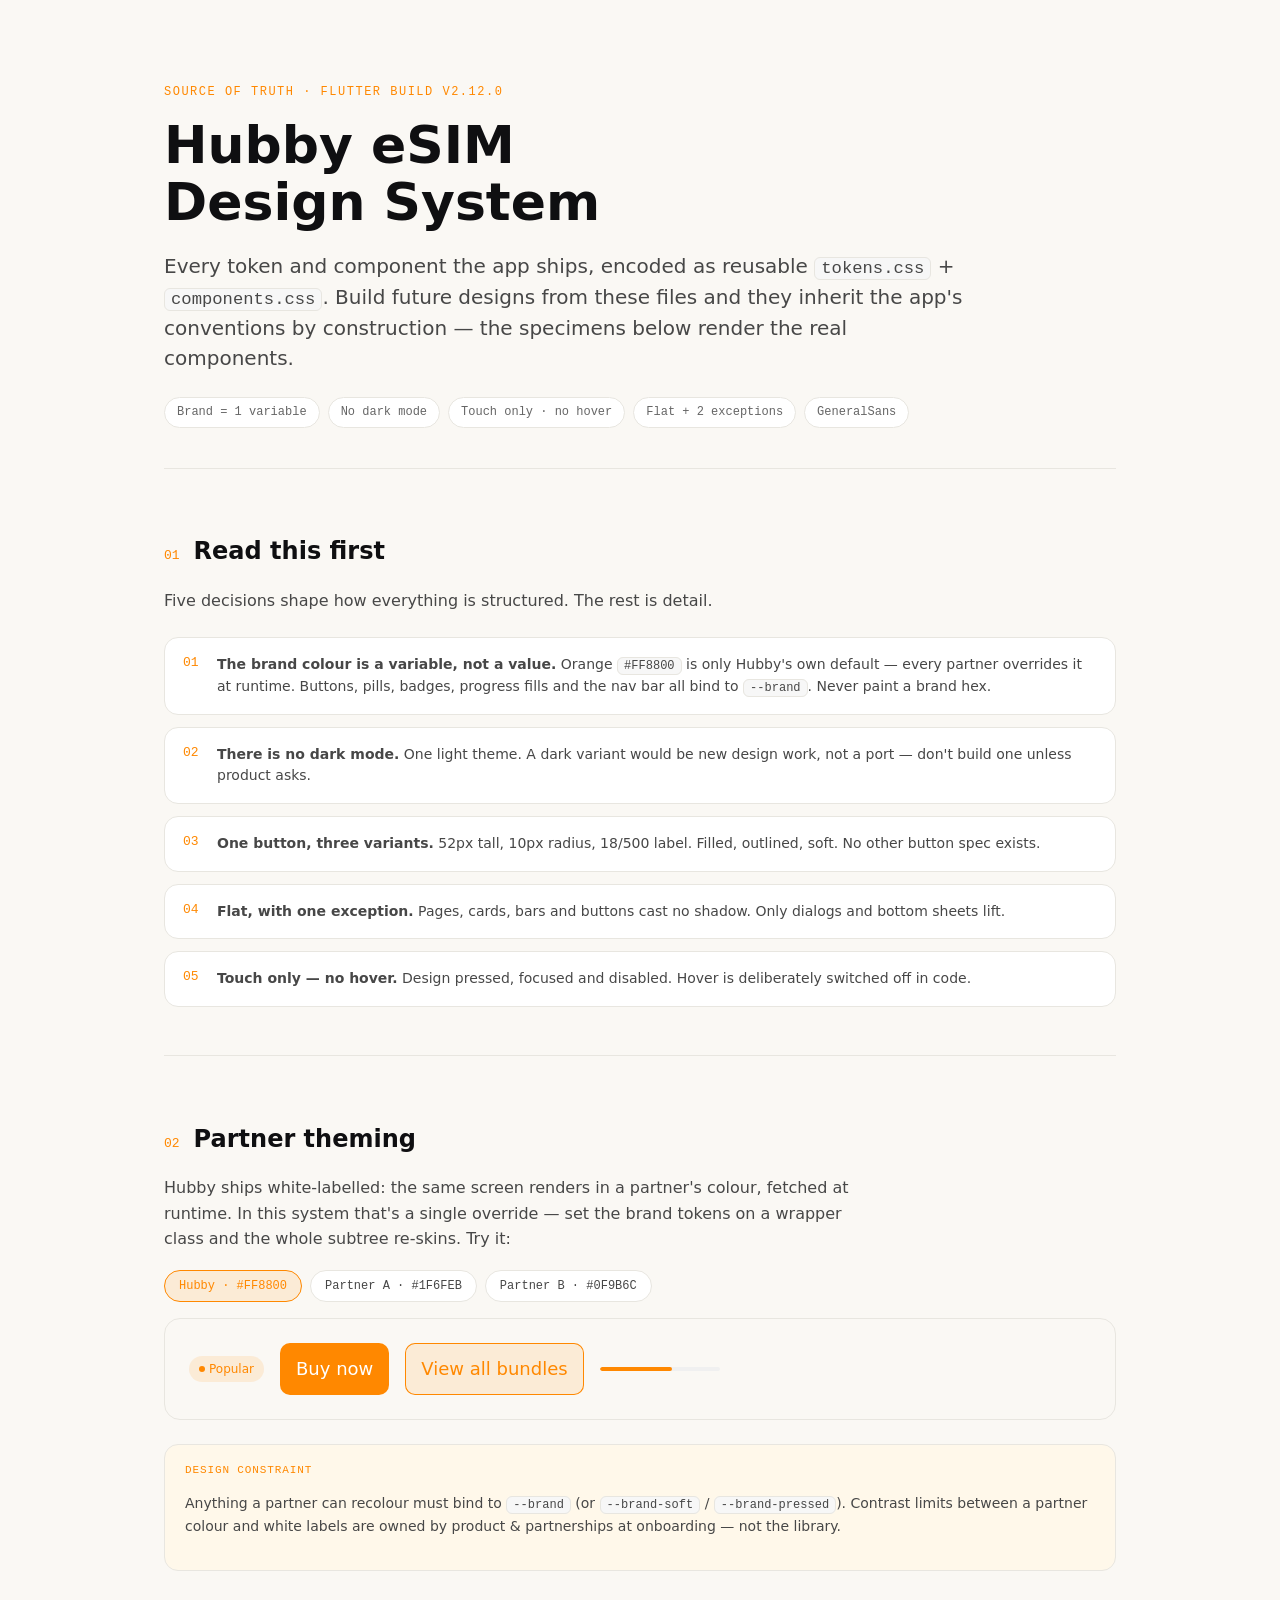
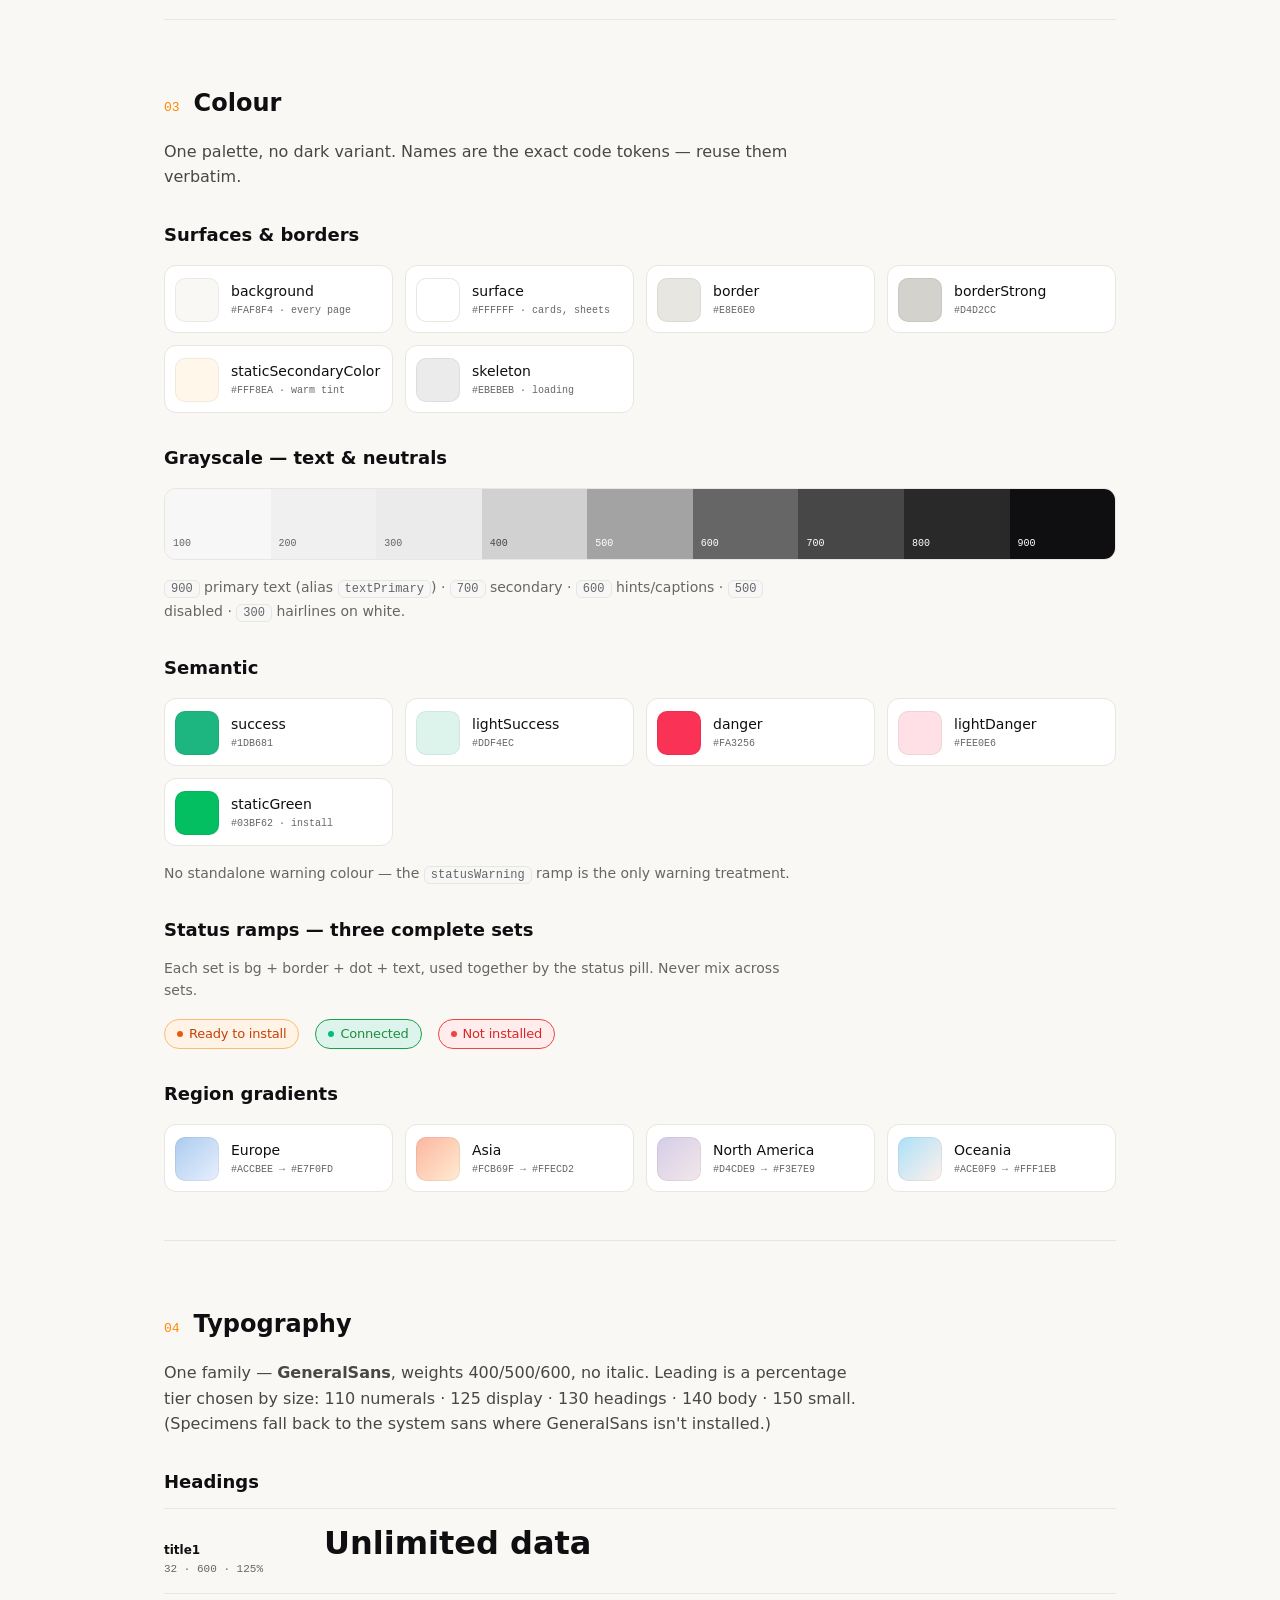
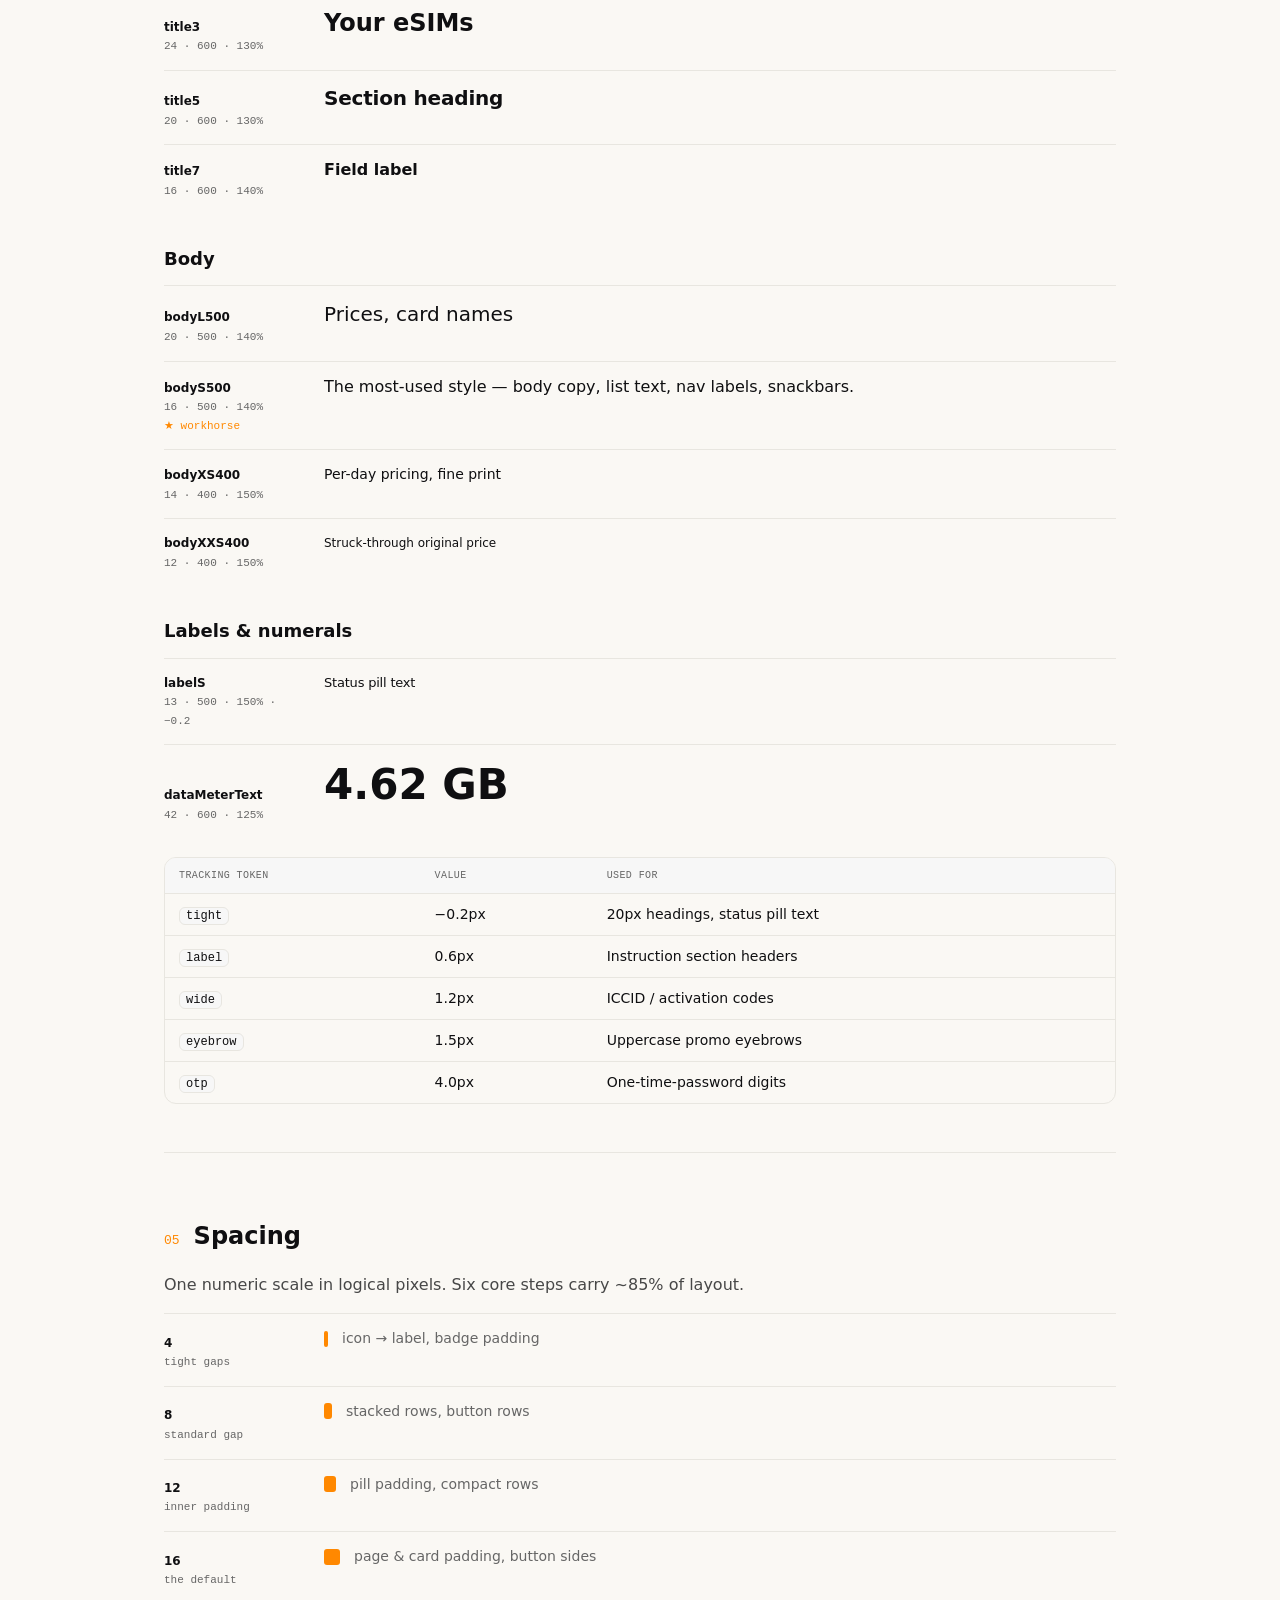
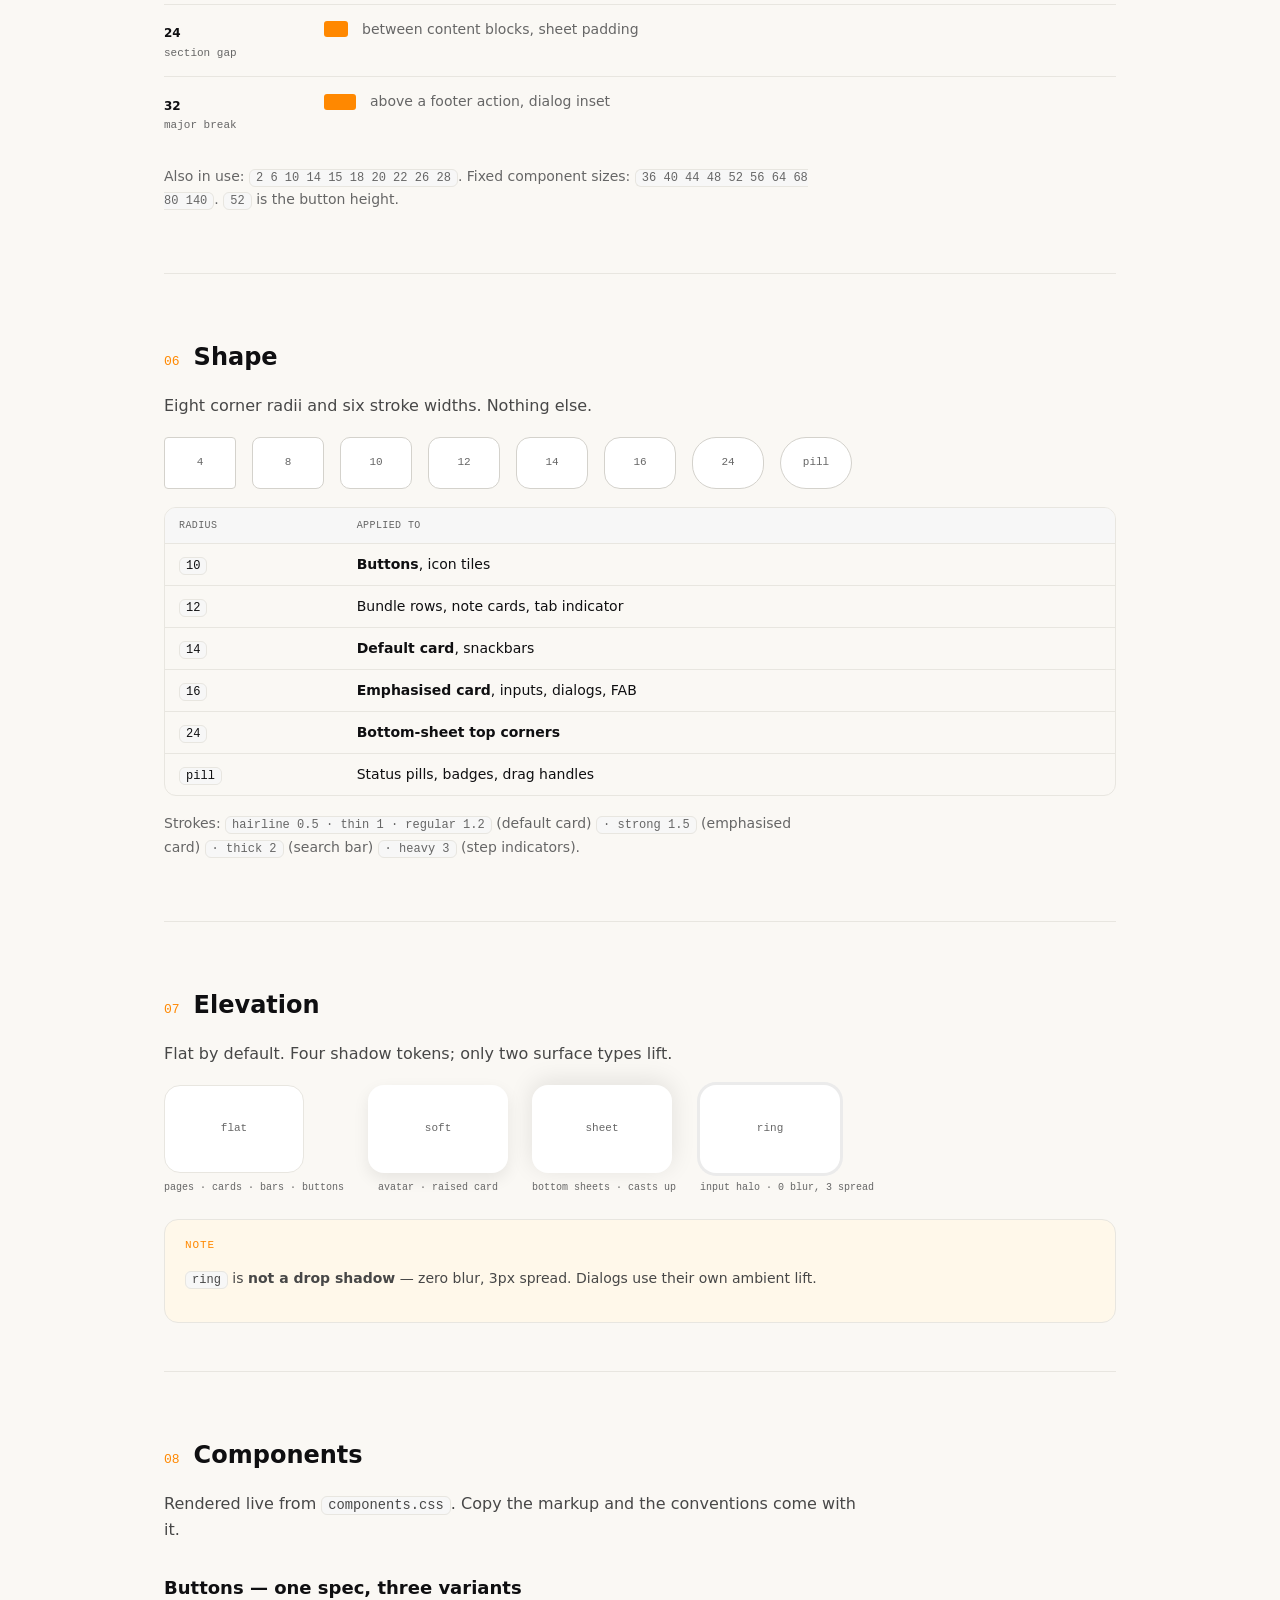
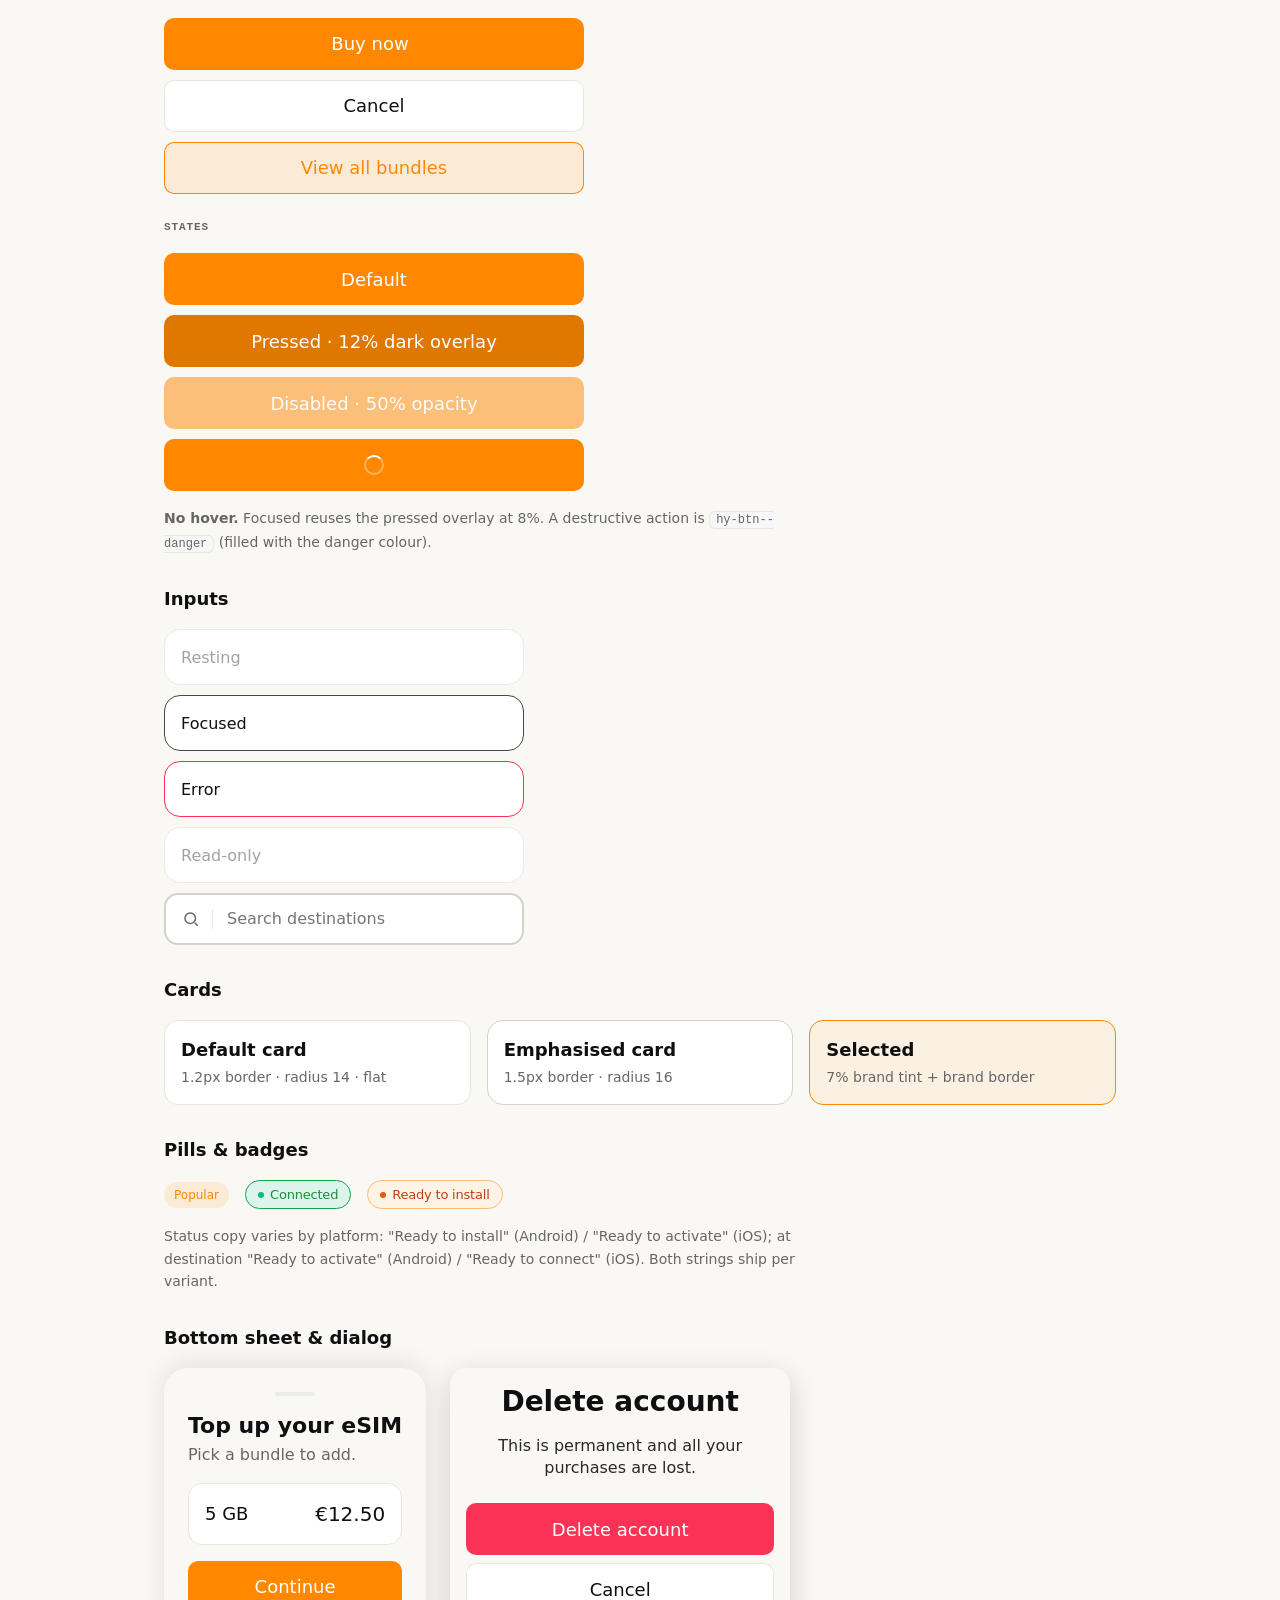
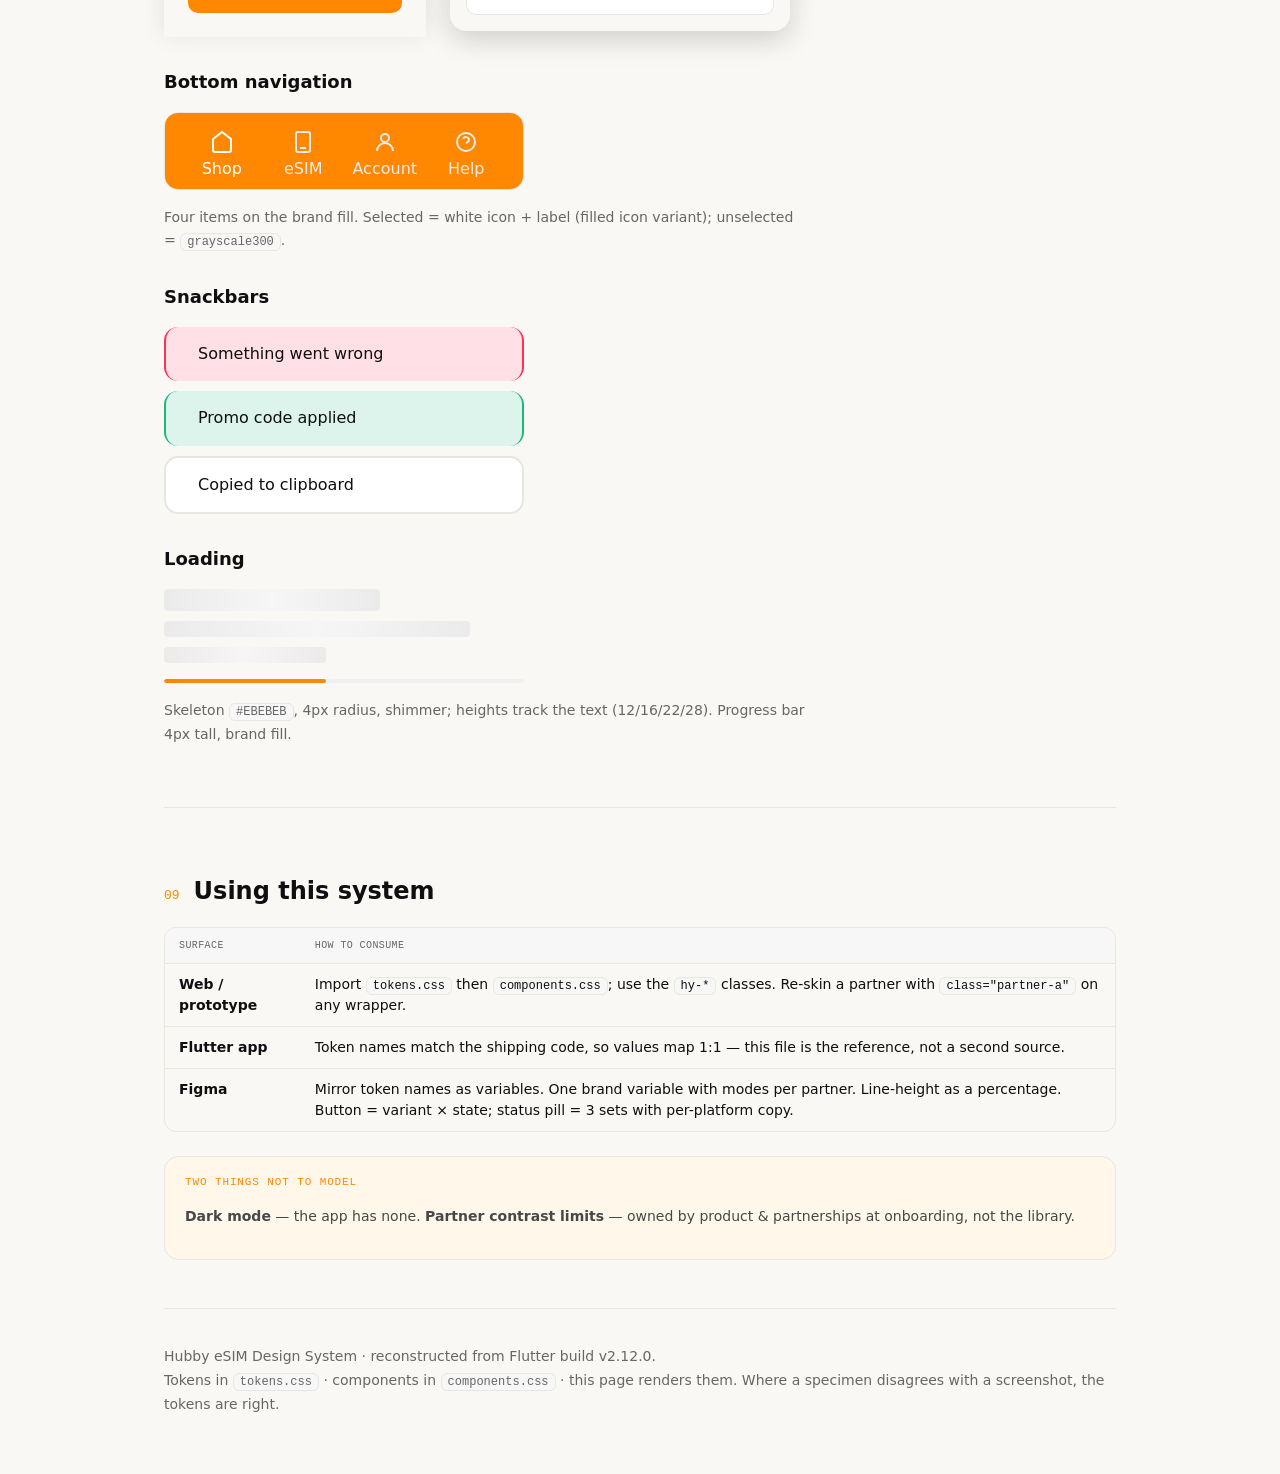
==== commit 85e91c7f: "Translate Hubby design-system overview into a usable system Reframe the deliverable: codify the Hubb" ====
--- a/index.html
+++ b/index.html
@@ -1,770 +1,403 @@
 <!doctype html>
-<html lang="en" data-theme="light">
+<html lang="en">
 <head>
 <meta charset="utf-8">
 <meta name="viewport" content="width=device-width, initial-scale=1">
-<meta name="color-scheme" content="light dark">
-<title>Claude — Design System</title>
-<meta name="description" content="The Claude design language — colour, type, and component specimens for building the product and the Figma library.">
-<link rel="preconnect" href="https://fonts.googleapis.com">
-<link rel="preconnect" href="https://fonts.gstatic.com" crossorigin>
-<link href="https://fonts.googleapis.com/css2?family=Fraunces:opsz,wght@9..144,400;9..144,500;9..144,600&family=Hanken+Grotesk:wght@400;500;600;700&family=JetBrains+Mono:wght@400;500&display=swap" rel="stylesheet">
+<title>Hubby eSIM — Design System</title>
+<meta name="description" content="The Hubby app's living design system — tokens and components future designs build on.">
+<link rel="stylesheet" href="tokens.css">
+<link rel="stylesheet" href="components.css">
 <style>
-  /* ---- reset ---- */
+  /* Documentation chrome only — the components themselves live in components.css */
   *,*::before,*::after{box-sizing:border-box}
-  html{-webkit-text-size-adjust:100%}
-  body{margin:0}
-  h1,h2,h3,h4,h5,h6,p,figure,blockquote,dl,dd{margin:0}
-  ul,ol{margin:0;padding:0;list-style:none}
-  img,svg{display:block;max-width:100%}
+  body{margin:0;background:var(--background);color:var(--textPrimary);font:var(--bodyS500);font-family:var(--font);-webkit-font-smoothing:antialiased}
+  .wrap{max-width:1000px;margin:0 auto;padding:0 24px}
+  ul{margin:0;padding:0;list-style:none}
+  code{font-family:var(--mono);font-size:.86em;background:var(--grayscale100);border:1px solid var(--border);border-radius:6px;padding:1px 6px}
+
+  .mast{padding:72px 0 40px}
+  .eyebrow{font-family:var(--mono);font-size:12px;letter-spacing:var(--tracking-eyebrow);text-transform:uppercase;color:var(--brand)}
+  .mast h1{font:var(--title1);font-size:clamp(32px,6vw,52px);line-height:1.1;margin:16px 0 0}
+  .lede{font:var(--bodyL500);font-weight:400;color:var(--textSecondary);max-width:40em;margin-top:20px;line-height:1.5}
+  .facts{display:flex;flex-wrap:wrap;gap:8px;margin-top:24px}
+  .facts span{font-family:var(--mono);font-size:12px;color:var(--textHint);border:1px solid var(--border);border-radius:var(--radius-pill);padding:6px 12px;background:var(--surface)}
+
+  section{padding:48px 0;border-top:1px solid var(--border)}
+  h2{font:var(--title3);display:flex;align-items:baseline;gap:14px}
+  h2 .num{font-family:var(--mono);font-size:13px;font-weight:400;color:var(--brand)}
+  h3{font:var(--title6);margin:32px 0 14px}
+  h4{font-family:var(--mono);font-size:11px;letter-spacing:.08em;text-transform:uppercase;color:var(--textHint);margin:26px 0 12px}
+  .intro{font:var(--bodyS400);color:var(--textSecondary);max-width:44em;margin-top:10px;line-height:1.6}
+  .note{font:var(--bodyXS400);color:var(--textHint);margin-top:16px;max-width:46em;line-height:1.6}
+  b{font-weight:600}
+
+  .keys{display:grid;gap:12px;margin-top:24px}
+  .keys li{display:flex;gap:14px;background:var(--surface);border:1px solid var(--border);border-radius:var(--radius-14);padding:16px 18px}
+  .keys .k{font-family:var(--mono);font-size:13px;color:var(--brand);flex:none;width:20px}
+  .keys li span:last-child{font:var(--bodyXS400);color:var(--textSecondary);line-height:1.55}
+
+  .call{background:var(--accent-soft);border:1px solid var(--border);border-radius:var(--radius-14);padding:18px 20px;margin-top:24px}
+  .call .h{font-family:var(--mono);font-size:11px;letter-spacing:.08em;text-transform:uppercase;color:var(--brand);display:block;margin-bottom:8px}
+  .call p{font:var(--bodyXS400);color:var(--textSecondary);line-height:1.6}
+
+  .demo{display:flex;flex-wrap:wrap;gap:16px;align-items:center;margin-top:18px}
+  .grid{display:grid;grid-template-columns:repeat(auto-fill,minmax(200px,1fr));gap:12px;margin-top:18px}
+  .stack{display:grid;gap:10px;max-width:360px;margin-top:18px}
+  .cap{font-family:var(--mono);font-size:10px;color:var(--textHint);margin-top:8px}
+
+  .sw{display:flex;gap:12px;align-items:center;background:var(--surface);border:1px solid var(--border);border-radius:var(--radius-12);padding:10px}
+  .sw .chip{width:44px;height:44px;border-radius:var(--radius-10);flex:none;box-shadow:inset 0 0 0 1px rgba(15,15,17,.06)}
+  .sw b{display:block;font:var(--bodyXS500)}
+  .sw span{display:block;font-family:var(--mono);font-size:10px;color:var(--textHint);margin-top:2px}
+
+  .ramp{display:flex;flex-wrap:wrap;border-radius:var(--radius-12);overflow:hidden;border:1px solid var(--border);margin-top:18px}
+  .ramp div{flex:1 1 80px;height:70px;display:flex;align-items:flex-end;padding:8px;font-family:var(--mono);font-size:10px}
+
+  .plate{display:grid;grid-template-columns:140px 1fr;gap:20px;align-items:baseline;padding:14px 0;border-top:1px solid var(--border)}
+  .plate .label{font-family:var(--mono);font-size:11px;color:var(--textHint);line-height:1.7}
+  .plate .label b{display:block;color:var(--textPrimary);font-family:var(--font);font-size:12px}
+
+  .sp{display:flex;align-items:center;gap:14px}
+  .sp .bar{height:16px;background:var(--brand);border-radius:3px;flex:none}
+  .sp .n{font:var(--bodyXS400);color:var(--textHint)}
+  .rad{width:72px;height:52px;background:var(--surface);border:1.5px solid var(--borderStrong);display:flex;align-items:center;justify-content:center;font-family:var(--mono);font-size:11px;color:var(--textHint)}
+  .shbox{width:140px;height:88px;border-radius:var(--radius-16);background:var(--surface);display:flex;align-items:center;justify-content:center;font-family:var(--mono);font-size:11px;color:var(--textHint)}
+
+  .scroll{overflow-x:auto;margin-top:18px;border:1px solid var(--border);border-radius:var(--radius-12)}
   table{border-collapse:collapse;width:100%}
-  code{font-family:var(--mono)}
-
-  /* ==========================================================================
-     DESIGN TOKENS  (inlined from tokens.css so this page stands alone)
-     ========================================================================== */
-  :root{
-    --serif:"Fraunces","Tiempos",Georgia,"Times New Roman",serif;
-    --sans:"Hanken Grotesk","Styrene B",ui-sans-serif,system-ui,-apple-system,"Segoe UI",sans-serif;
-    --mono:"JetBrains Mono","Fira Code",ui-monospace,"SF Mono",Menlo,monospace;
-    --space-2:2px;--space-4:4px;--space-8:8px;--space-12:12px;--space-16:16px;
-    --space-20:20px;--space-24:24px;--space-32:32px;--space-40:40px;--space-48:48px;--space-64:64px;
-    --radius-6:6px;--radius-8:8px;--radius-10:10px;--radius-12:12px;--radius-16:16px;
-    --radius-20:20px;--radius-24:24px;--radius-pill:999px;
-  }
-  :root,:root[data-theme="light"]{
-    color-scheme:light;
-    --bg:#FAF9F5;--bg-panel:#F0EEE6;--surface:#FFFFFF;--surface-sunken:#F5F4EE;
-    --border:#E6E3D8;--border-strong:#D4D0C3;
-    --text:#1F1E1D;--text-secondary:#4A4843;--text-muted:#75726A;--text-faint:#A8A498;
-    --clay:#D97757;--clay-hover:#C96442;--clay-active:#B4552F;--clay-soft:#FBEDE6;--clay-border:#E7B7A2;--on-clay:#FFFFFF;
-    --kraft:#C89A6B;--manilla:#EBDBBC;
-    --success:#3C8C5E;--success-soft:#E5F0E8;--success-border:#A9CDB4;
-    --danger:#C0503F;--danger-soft:#F7E6E2;--danger-border:#E3A99B;
-    --warning:#BC7C2C;--warning-soft:#F8EEDA;--warning-border:#E4C58C;
-    --info:#5B718C;--info-soft:#E8ECF2;--info-border:#B4C0D1;
-    --shadow-soft:0 1px 2px rgba(20,20,19,.05),0 2px 8px rgba(20,20,19,.06);
-    --shadow-raised:0 2px 6px rgba(20,20,19,.06),0 8px 24px rgba(20,20,19,.09);
-    --shadow-overlay:0 12px 40px rgba(20,20,19,.16);
-    --focus-ring:0 0 0 3px rgba(217,119,87,.32);--skeleton:#ECEAE1;
-  }
-  :root[data-theme="dark"]{
-    color-scheme:dark;
-    --bg:#1F1E1D;--bg-panel:#262624;--surface:#30302E;--surface-sunken:#262624;
-    --border:#3A3A36;--border-strong:#4B4A45;
-    --text:#F5F4EE;--text-secondary:#C8C4BA;--text-muted:#97938A;--text-faint:#6C695F;
-    --clay:#E08A6A;--clay-hover:#E89C7F;--clay-active:#F0AE94;--clay-soft:#3A2A22;--clay-border:#6E4838;--on-clay:#1F1E1D;
-    --kraft:#D4A27F;--manilla:#A99A78;
-    --success:#5FB081;--success-soft:#22322A;--success-border:#3C6650;
-    --danger:#E38071;--danger-soft:#392422;--danger-border:#6E4038;
-    --warning:#D9A45A;--warning-soft:#352B1A;--warning-border:#6B5730;
-    --info:#8FA3BF;--info-soft:#232833;--info-border:#42506A;
-    --shadow-soft:0 1px 2px rgba(0,0,0,.30),0 2px 8px rgba(0,0,0,.34);
-    --shadow-raised:0 2px 6px rgba(0,0,0,.34),0 8px 24px rgba(0,0,0,.42);
-    --shadow-overlay:0 12px 40px rgba(0,0,0,.55);
-    --focus-ring:0 0 0 3px rgba(224,138,106,.40);--skeleton:#35352F;
-  }
-
-  /* ==========================================================================
-     PAGE CHROME
-     ========================================================================== */
-  body{
-    background:var(--bg);color:var(--text);
-    font:var(--body);font-family:var(--sans);
-    -webkit-font-smoothing:antialiased;
-    transition:background .3s ease,color .3s ease;
-  }
-  .wrap{max-width:1080px;margin:0 auto;padding:0 24px}
-  ::selection{background:var(--clay);color:var(--on-clay)}
-
-  /* theme toggle */
-  .toolbar{position:fixed;top:16px;right:16px;z-index:50;display:flex;gap:8px}
-  .toggle{
-    display:inline-flex;align-items:center;gap:8px;height:40px;padding:0 16px;
-    background:var(--surface);border:1px solid var(--border);border-radius:var(--radius-pill);
-    color:var(--text);font:var(--caption);font-family:var(--sans);cursor:pointer;
-    box-shadow:var(--shadow-soft);transition:border-color .2s;
-  }
-  .toggle:hover{border-color:var(--border-strong)}
-
-  /* masthead */
-  .mast{padding:88px 0 40px}
-  .brandmark{display:flex;align-items:center;gap:14px;margin-bottom:36px}
-  .brandmark .mark{width:34px;height:34px}
-  .brandmark .wordmark{font-family:var(--serif);font-weight:600;font-size:22px;letter-spacing:-.01em}
-  .eyebrow{font-family:var(--mono);font-size:12px;letter-spacing:.06em;text-transform:uppercase;color:var(--clay);margin-bottom:20px}
-  .mast h1{font-family:var(--serif);font-weight:600;font-size:clamp(40px,7vw,64px);line-height:1.04;letter-spacing:-.02em}
-  .lede{font-family:var(--serif);font-weight:400;font-size:clamp(17px,2.4vw,21px);line-height:1.6;color:var(--text-secondary);max-width:36em;margin-top:24px}
-  .facts{display:flex;flex-wrap:wrap;gap:10px;margin-top:32px}
-  .facts span{font-family:var(--mono);font-size:12px;color:var(--text-muted);border:1px solid var(--border);border-radius:var(--radius-pill);padding:7px 14px;background:var(--surface)}
-
-  /* section scaffolding */
-  section{padding:56px 0;border-top:1px solid var(--border)}
-  h2{font-family:var(--serif);font-weight:600;font-size:30px;letter-spacing:-.01em;display:flex;align-items:baseline;gap:16px}
-  h2 .num{font-family:var(--mono);font-size:14px;font-weight:400;color:var(--clay)}
-  h3{font-family:var(--sans);font-weight:600;font-size:19px;margin:40px 0 16px}
-  h4{font-family:var(--mono);font-size:12px;letter-spacing:.08em;text-transform:uppercase;color:var(--text-muted);margin:32px 0 16px;font-weight:500}
-  .intro{font-family:var(--serif);font-size:18px;line-height:1.6;color:var(--text-secondary);max-width:40em;margin-top:14px}
-  p.note{color:var(--text-muted);font-size:14px;line-height:1.6;margin-top:18px;max-width:44em}
-  b{font-weight:600;color:var(--text)}
-  code{background:var(--surface-sunken);border:1px solid var(--border);border-radius:6px;padding:1px 6px;font-size:.86em;color:var(--text)}
-
-  /* "read this first" keys */
-  .keys{display:grid;gap:14px;margin-top:28px}
-  .keys li{display:flex;gap:16px;background:var(--surface);border:1px solid var(--border);border-radius:var(--radius-16);padding:18px 20px}
-  .keys .k{font-family:var(--mono);font-size:13px;color:var(--clay);flex:none;width:22px;padding-top:2px}
-  .keys li span:last-child{font-size:15px;line-height:1.55;color:var(--text-secondary)}
-
-  /* callout */
-  .call{background:var(--clay-soft);border:1px solid var(--clay-border);border-radius:var(--radius-16);padding:20px 22px;margin-top:28px}
-  .call .h{font-family:var(--mono);font-size:11px;letter-spacing:.08em;text-transform:uppercase;color:var(--clay);display:block;margin-bottom:8px;font-weight:500}
-  .call p{font-size:14.5px;line-height:1.6;color:var(--text-secondary)}
-  .call p + p{margin-top:10px}
-
-  /* swatch grids */
-  .sw-grid{display:grid;grid-template-columns:repeat(auto-fill,minmax(210px,1fr));gap:12px;margin-top:20px}
-  .sw{display:flex;gap:12px;align-items:center;background:var(--surface);border:1px solid var(--border);border-radius:var(--radius-12);padding:10px}
-  .sw .chip{width:48px;height:48px;border-radius:var(--radius-10);flex:none;box-shadow:inset 0 0 0 1px rgba(20,20,19,.06)}
-  .sw .meta b{display:block;font-size:14px;font-weight:600}
-  .sw .meta span{display:block;font-family:var(--mono);font-size:11px;color:var(--text-muted);margin-top:2px}
-
-  /* grayscale ramp */
-  .ramp{display:flex;flex-wrap:wrap;border-radius:var(--radius-12);overflow:hidden;border:1px solid var(--border);margin-top:20px}
-  .ramp div{flex:1 1 90px;height:78px;display:flex;align-items:flex-end;padding:8px;font-family:var(--mono);font-size:10px}
-
-  /* generic demo row */
-  .demo-row{display:flex;flex-wrap:wrap;gap:16px;align-items:center;margin-top:20px}
-  .caption-m{font-family:var(--mono);font-size:11px;color:var(--text-muted);margin-top:8px}
-
-  /* type plate */
-  .plate{display:grid;grid-template-columns:150px 1fr;gap:24px;align-items:baseline;padding:16px 0;border-top:1px solid var(--border)}
-  .plate .label{font-family:var(--mono);font-size:11px;color:var(--text-muted);line-height:1.7}
-  .plate .label b{display:block;color:var(--text);font-size:13px;font-family:var(--sans)}
-  .plate .tier{font-family:var(--mono);font-size:10px;color:var(--text-faint);border:1px solid var(--border);border-radius:var(--radius-pill);padding:2px 8px;margin-left:12px;vertical-align:middle}
-
-  /* spacing bars */
-  .sp{display:flex;align-items:center;gap:14px}
-  .sp .bar{height:16px;background:var(--clay);border-radius:3px;flex:none}
-  .sp .n{font-size:13px;color:var(--text-muted)}
-
-  /* radius + stroke demos */
-  .rad{width:76px;height:56px;background:var(--surface);border:1.5px solid var(--border-strong);display:flex;align-items:center;justify-content:center;font-family:var(--mono);font-size:12px;color:var(--text-muted)}
-  .strokebox{width:80px;height:48px;background:var(--surface);border-radius:var(--radius-8)}
-
-  /* elevation */
-  .shbox{width:150px;height:96px;border-radius:var(--radius-16);background:var(--surface);display:flex;align-items:center;justify-content:center;font-family:var(--mono);font-size:12px;color:var(--text-muted)}
-
-  /* two-col */
-  .two{display:grid;grid-template-columns:repeat(auto-fit,minmax(240px,1fr));gap:20px;margin-top:20px}
-
-  /* ---- component specimens ---- */
-  .btn{display:inline-flex;align-items:center;justify-content:center;gap:8px;height:44px;padding:0 20px;border-radius:var(--radius-10);
-       font:var(--body-strong);font-family:var(--sans);border:1px solid transparent;cursor:pointer;transition:background .15s,border-color .15s,box-shadow .15s;white-space:nowrap}
-  .btn.lg{height:52px;padding:0 24px;font-size:16px}
-  .btn-primary{background:var(--clay);color:var(--on-clay)}
-  .btn-primary:hover{background:var(--clay-hover)}
-  .btn-primary:active{background:var(--clay-active)}
-  .btn-secondary{background:var(--surface);color:var(--text);border-color:var(--border-strong)}
-  .btn-secondary:hover{background:var(--surface-sunken)}
-  .btn-ghost{background:transparent;color:var(--text-secondary)}
-  .btn-ghost:hover{background:var(--surface-sunken);color:var(--text)}
-  .btn-danger{background:var(--danger);color:#fff}
-  .btn:focus-visible{outline:none;box-shadow:var(--focus-ring)}
-  .btn:disabled,.btn.is-disabled{opacity:.45;cursor:not-allowed}
-  .icon-btn{width:40px;height:40px;padding:0;border-radius:var(--radius-10);background:transparent;border:1px solid var(--border);color:var(--text-secondary);display:inline-flex;align-items:center;justify-content:center;cursor:pointer}
-  .icon-btn:hover{background:var(--surface-sunken);color:var(--text)}
-  .spinner{width:18px;height:18px;border:2px solid rgba(255,255,255,.4);border-top-color:#fff;border-radius:50%;animation:spin .7s linear infinite}
-  @keyframes spin{to{transform:rotate(360deg)}}
-
-  .field{width:100%;height:48px;padding:0 16px;background:var(--surface);border:1.5px solid var(--border);border-radius:var(--radius-12);
-         color:var(--text);font:var(--body);font-family:var(--sans)}
-  .field::placeholder{color:var(--text-faint)}
-  .field:focus{outline:none;border-color:var(--clay);box-shadow:var(--focus-ring)}
-  .field.error{border-color:var(--danger)}
-
-  .card{background:var(--surface);border:1px solid var(--border);border-radius:var(--radius-16);padding:20px}
-  .card.raised{box-shadow:var(--shadow-raised);border-color:transparent}
-
-  .badge{display:inline-flex;align-items:center;gap:6px;border-radius:var(--radius-pill);padding:3px 10px;font:var(--caption);font-family:var(--sans)}
-  .badge.clay{background:var(--clay-soft);color:var(--clay)}
-  .badge.neutral{background:var(--surface-sunken);color:var(--text-secondary);border:1px solid var(--border)}
-  .status{display:inline-flex;align-items:center;gap:7px;border-radius:var(--radius-pill);padding:5px 12px;font-size:13px;font-weight:500;letter-spacing:-.1px;border:1px solid}
-  .status .dot{width:6px;height:6px;border-radius:50%}
-  .status.ok{background:var(--success-soft);border-color:var(--success-border);color:var(--success)}
-  .status.ok .dot{background:var(--success)}
-  .status.warn{background:var(--warning-soft);border-color:var(--warning-border);color:var(--warning)}
-  .status.warn .dot{background:var(--warning)}
-  .status.err{background:var(--danger-soft);border-color:var(--danger-border);color:var(--danger)}
-  .status.err .dot{background:var(--danger)}
-
-  /* model selector */
-  .model-pill{display:inline-flex;align-items:center;gap:8px;height:36px;padding:0 8px 0 14px;background:var(--surface);border:1px solid var(--border);border-radius:var(--radius-pill);font:var(--body-strong);font-family:var(--sans);color:var(--text);cursor:pointer}
-  .model-pill .chev{color:var(--text-muted)}
-
-  /* chat */
-  .chat{max-width:640px;display:grid;gap:20px;margin-top:20px}
-  .msg{display:flex;gap:14px}
-  .avatar{width:30px;height:30px;border-radius:8px;flex:none;display:flex;align-items:center;justify-content:center;background:var(--clay-soft)}
-  .msg .body{padding-top:3px}
-  .msg .who{font-family:var(--mono);font-size:11px;color:var(--text-muted);margin-bottom:5px;letter-spacing:.03em}
-  .msg.assistant .text{font:var(--body-l);font-family:var(--serif);color:var(--text)}
-  .msg.user{justify-content:flex-end}
-  .msg.user .bubble{background:var(--bg-panel);border:1px solid var(--border);border-radius:var(--radius-16);border-top-right-radius:6px;padding:12px 16px;font:var(--body);font-family:var(--sans);max-width:75%}
-
-  /* composer */
-  .composer{background:var(--surface);border:1.5px solid var(--border);border-radius:var(--radius-24);padding:14px 14px 10px;box-shadow:var(--shadow-soft);max-width:640px;margin-top:20px}
-  .composer:focus-within{border-color:var(--clay-border)}
-  .composer .input{min-height:26px;color:var(--text);font:var(--body);font-family:var(--sans)}
-  .composer .input.placeholder{color:var(--text-faint)}
-  .composer .row{display:flex;align-items:center;justify-content:space-between;margin-top:12px}
-  .composer .send{width:34px;height:34px;border-radius:var(--radius-8);background:var(--clay);color:var(--on-clay);border:none;display:flex;align-items:center;justify-content:center;cursor:pointer}
-
-  /* code block */
-  .codeblock{background:var(--surface-sunken);border:1px solid var(--border);border-radius:var(--radius-12);overflow:hidden;max-width:640px;margin-top:20px}
-  .codeblock .head{display:flex;align-items:center;justify-content:space-between;padding:8px 14px;border-bottom:1px solid var(--border);font-family:var(--mono);font-size:11px;color:var(--text-muted)}
-  .codeblock pre{margin:0;padding:16px;overflow-x:auto;font:var(--code);color:var(--text)}
-  .codeblock .cp{background:none;border:none;color:var(--text-muted);font-family:var(--sans);font-size:11px;cursor:pointer;display:inline-flex;gap:5px;align-items:center}
-  .tok-key{color:var(--clay)}.tok-str{color:var(--success)}.tok-com{color:var(--text-faint)}
-
-  /* toast + tooltip */
-  .toast{display:inline-flex;align-items:center;gap:10px;background:var(--surface);border:1px solid var(--border);border-radius:var(--radius-12);padding:12px 16px;box-shadow:var(--shadow-overlay);font-size:14px}
-  .toast .ic{width:8px;height:8px;border-radius:50%}
-  .tooltip{display:inline-block;background:var(--text);color:var(--bg);font-size:12.5px;padding:6px 10px;border-radius:var(--radius-8);box-shadow:var(--shadow-overlay)}
-
-  /* toggle + checkbox */
-  .switch{width:44px;height:26px;border-radius:var(--radius-pill);background:var(--clay);position:relative;cursor:pointer;flex:none}
-  .switch.off{background:var(--border-strong)}
-  .switch i{position:absolute;top:3px;left:21px;width:20px;height:20px;border-radius:50%;background:#fff;box-shadow:0 1px 3px rgba(0,0,0,.2);transition:left .18s}
-  .switch.off i{left:3px}
-  .check{width:22px;height:22px;border-radius:6px;background:var(--clay);display:inline-flex;align-items:center;justify-content:center;color:var(--on-clay)}
-
-  /* skeleton */
-  .skel{background:var(--skeleton);border-radius:6px;position:relative;overflow:hidden}
-  .skel::after{content:"";position:absolute;inset:0;background:linear-gradient(90deg,transparent,rgba(255,255,255,.35),transparent);animation:shimmer 1.4s infinite}
-  :root[data-theme="dark"] .skel::after{background:linear-gradient(90deg,transparent,rgba(255,255,255,.06),transparent)}
-  @keyframes shimmer{100%{transform:translateX(100%)}}
-
-  /* thinking dots */
-  .thinking{display:inline-flex;gap:5px;align-items:center}
-  .thinking i{width:7px;height:7px;border-radius:50%;background:var(--clay);animation:pulse 1.2s infinite}
-  .thinking i:nth-child(2){animation-delay:.2s}.thinking i:nth-child(3){animation-delay:.4s}
-  @keyframes pulse{0%,60%,100%{opacity:.25;transform:translateY(0)}30%{opacity:1;transform:translateY(-3px)}}
-
-  /* tables */
-  .scroll{overflow-x:auto;margin-top:20px;border:1px solid var(--border);border-radius:var(--radius-12)}
-  table td,table th{padding:11px 14px;text-align:left;font-size:13.5px;border-bottom:1px solid var(--border);vertical-align:top}
-  table th{font-family:var(--mono);font-size:11px;letter-spacing:.04em;text-transform:uppercase;color:var(--text-muted);font-weight:500;background:var(--surface-sunken)}
-  table tr:last-child td{border-bottom:none}
-
-  /* nav */
-  .toc{position:fixed;top:50%;left:16px;transform:translateY(-50%);display:none;flex-direction:column;gap:2px;z-index:40}
-  .toc a{font-family:var(--mono);font-size:10px;color:var(--text-faint);text-decoration:none;padding:3px 6px;border-radius:6px}
-  .toc a:hover{color:var(--clay);background:var(--surface)}
-  @media(min-width:1320px){.toc{display:flex}}
-
-  footer{border-top:1px solid var(--border);padding:40px 0 80px;color:var(--text-muted);font-size:13px;line-height:1.7}
-
-  @media(max-width:560px){
-    .plate{grid-template-columns:1fr;gap:8px}
-    h2{font-size:24px}
-  }
+  td,th{padding:10px 14px;text-align:left;font:var(--bodyXS400);border-bottom:1px solid var(--border);vertical-align:top}
+  th{font-family:var(--mono);font-size:10px;letter-spacing:.04em;text-transform:uppercase;color:var(--textHint);background:var(--grayscale100)}
+  tr:last-child td{border-bottom:none}
+
+  /* partner preview switcher */
+  .partnerbar{display:flex;gap:8px;flex-wrap:wrap;margin-top:18px}
+  .pbtn{font-family:var(--mono);font-size:12px;padding:8px 14px;border-radius:var(--radius-pill);border:1px solid var(--border);background:var(--surface);cursor:pointer;color:var(--textSecondary)}
+  .pbtn.active{border-color:var(--brand);color:var(--brand);background:var(--brand-soft)}
+  .previewbox{margin-top:16px;padding:24px;border:1px solid var(--border);border-radius:var(--radius-16);background:var(--background)}
+
+  .phone{max-width:360px}
+  footer{border-top:1px solid var(--border);padding:36px 0 72px;color:var(--textHint);font:var(--bodyXS400);line-height:1.7}
 </style>
 </head>
-<body>
-
-<div class="toolbar">
-  <button class="toggle" id="themeToggle" aria-label="Toggle theme"><span id="themeIcon">◐</span> <span id="themeLabel">Dark</span></button>
-</div>
-
-<nav class="toc" aria-label="Sections">
-  <a href="#start">01</a><a href="#brand">02</a><a href="#colour">03</a><a href="#type">04</a>
-  <a href="#space">05</a><a href="#shape">06</a><a href="#elevation">07</a><a href="#components">08</a>
-  <a href="#icons">09</a><a href="#motion">10</a><a href="#figma">11</a>
-</nav>
-
+<body class="hy-page">
 <div class="wrap">
 
-<!-- ============================== MASTHEAD ============================== -->
 <header class="mast">
-  <div class="brandmark">
-    <svg class="mark" viewBox="0 0 100 100" aria-hidden="true">
-      <g fill="var(--clay)">
-        <rect x="46" y="6"  width="8" height="88" rx="4"/>
-        <rect x="46" y="6"  width="8" height="88" rx="4" transform="rotate(45 50 50)"/>
-        <rect x="46" y="6"  width="8" height="88" rx="4" transform="rotate(90 50 50)"/>
-        <rect x="46" y="6"  width="8" height="88" rx="4" transform="rotate(135 50 50)"/>
-        <rect x="46" y="6"  width="8" height="88" rx="4" transform="rotate(22 50 50)"/>
-        <rect x="46" y="6"  width="8" height="88" rx="4" transform="rotate(67 50 50)"/>
-        <rect x="46" y="6"  width="8" height="88" rx="4" transform="rotate(112 50 50)"/>
-        <rect x="46" y="6"  width="8" height="88" rx="4" transform="rotate(157 50 50)"/>
-      </g>
-    </svg>
-    <span class="wordmark">Claude</span>
-  </div>
-  <p class="eyebrow">Design language · v1.0</p>
-  <h1>Claude<br>Design System</h1>
-  <p class="lede">The tokens and components behind Claude's calm, human, unhurried surface — a warm ivory canvas, one clay accent, answers set in serif, and a real dark mode. Build the product and the Figma library from this page.</p>
+  <p class="eyebrow">Source of truth · Flutter build v2.12.0</p>
+  <h1>Hubby eSIM<br>Design System</h1>
+  <p class="lede">Every token and component the app ships, encoded as reusable <code>tokens.css</code> + <code>components.css</code>. Build future designs from these files and they inherit the app's conventions by construction — the specimens below render the real components.</p>
   <div class="facts">
-    <span>1 accent · clay</span><span>2 themes · light + dark</span><span>Serif answers, sans UI</span><span>4-based spacing</span>
+    <span>Brand = 1 variable</span><span>No dark mode</span><span>Touch only · no hover</span><span>Flat + 2 exceptions</span><span>GeneralSans</span>
   </div>
 </header>
 
-<!-- ============================== 01 READ FIRST ============================== -->
+<!-- 01 -->
 <section id="start">
   <h2><span class="num">01</span> Read this first</h2>
-  <p class="intro">Five decisions shape everything below. If you only remember these, the rest follows.</p>
+  <p class="intro">Five decisions shape how everything is structured. The rest is detail.</p>
   <ul class="keys">
-    <li><span class="k">01</span><span><b>The canvas is warm, not white.</b> Every screen sits on ivory <code>#FAF9F5</code> with cream <code>#F0EEE6</code> panels. Pure white is reserved for raised cards and menus. Grey-white backgrounds read as "some other product."</span></li>
-    <li><span class="k">02</span><span><b>One accent: clay.</b> The coral <code>#D97757</code> is the only brand colour. It carries primary actions, the send button, focus rings, links and the logo — and nothing competes with it. Everything else is warm neutral or muted semantic.</span></li>
-    <li><span class="k">03</span><span><b>Claude speaks in serif, the UI speaks in sans.</b> Assistant reading copy is set in the serif at a generous 162% line-height; buttons, labels and chrome are sans. This split is the single most recognisable thing about the interface.</span></li>
-    <li><span class="k">04</span><span><b>There is a dark mode.</b> A warm charcoal — never pure black. Every token has a light and a dark value; design both, and let surfaces stay warm in both.</span></li>
-    <li><span class="k">05</span><span><b>Quiet by default, soft when it lifts.</b> Most surfaces are flat with a hairline border. Only menus, dialogs and toasts cast a shadow, and even then it's soft and warm — never a hard drop.</span></li>
+    <li><span class="k">01</span><span><b>The brand colour is a variable, not a value.</b> Orange <code>#FF8800</code> is only Hubby's own default — every partner overrides it at runtime. Buttons, pills, badges, progress fills and the nav bar all bind to <code>--brand</code>. Never paint a brand hex.</span></li>
+    <li><span class="k">02</span><span><b>There is no dark mode.</b> One light theme. A dark variant would be new design work, not a port — don't build one unless product asks.</span></li>
+    <li><span class="k">03</span><span><b>One button, three variants.</b> 52px tall, 10px radius, 18/500 label. Filled, outlined, soft. No other button spec exists.</span></li>
+    <li><span class="k">04</span><span><b>Flat, with one exception.</b> Pages, cards, bars and buttons cast no shadow. Only dialogs and bottom sheets lift.</span></li>
+    <li><span class="k">05</span><span><b>Touch only — no hover.</b> Design pressed, focused and disabled. Hover is deliberately switched off in code.</span></li>
   </ul>
 </section>
 
-<!-- ============================== 02 BRAND ============================== -->
-<section id="brand">
-  <h2><span class="num">02</span> Brand foundations</h2>
-  <p class="intro">Claude is one brand, not a white label. The personality is warm, human and unhurried — an assistant that feels like a thoughtful colleague, not a dashboard. Three qualities drive every visual choice.</p>
-  <div class="two">
-    <div class="card">
-      <div class="badge clay" style="margin-bottom:10px">Warm</div>
-      <p style="font-size:14.5px;line-height:1.55;color:var(--text-secondary)">Earthy ivory and clay over cold blue-grey. The palette borrows from paper, book cloth and kraft — materials, not screens.</p>
+<!-- 02 -->
+<section id="partner">
+  <h2><span class="num">02</span> Partner theming</h2>
+  <p class="intro">Hubby ships white-labelled: the same screen renders in a partner's colour, fetched at runtime. In this system that's a single override — set the brand tokens on a wrapper class and the whole subtree re-skins. Try it:</p>
+  <div class="partnerbar" id="partnerbar">
+    <button class="pbtn active" data-cls="">Hubby · #FF8800</button>
+    <button class="pbtn" data-cls="partner-a">Partner A · #1F6FEB</button>
+    <button class="pbtn" data-cls="partner-b">Partner B · #0F9B6C</button>
+  </div>
+  <div class="previewbox" id="preview">
+    <div class="demo" style="margin-top:0">
+      <span class="hy-badge"><span style="width:6px;height:6px;border-radius:50%;background:var(--brand);display:block"></span>Popular</span>
+      <button class="hy-btn hy-btn--filled hy-btn--wrap">Buy now</button>
+      <button class="hy-btn hy-btn--soft hy-btn--wrap">View all bundles</button>
+      <div class="hy-progress" style="width:120px"><div class="hy-progress__fill" style="width:60%"></div></div>
     </div>
-    <div class="card">
-      <div class="badge clay" style="margin-bottom:10px">Calm</div>
-      <p style="font-size:14.5px;line-height:1.55;color:var(--text-secondary)">Generous whitespace, few borders, one accent. Nothing shouts. The reading experience is the interface.</p>
-    </div>
-    <div class="card">
-      <div class="badge clay" style="margin-bottom:10px">Human</div>
-      <p style="font-size:14.5px;line-height:1.55;color:var(--text-secondary)">A serif voice, soft corners and gentle motion. Precise without feeling clinical.</p>
-    </div>
-  </div>
-
-  <h3>The mark</h3>
-  <div class="demo-row">
-    <svg width="52" height="52" viewBox="0 0 100 100" aria-hidden="true">
-      <g fill="var(--clay)">
-        <rect x="46" y="6" width="8" height="88" rx="4"/><rect x="46" y="6" width="8" height="88" rx="4" transform="rotate(45 50 50)"/>
-        <rect x="46" y="6" width="8" height="88" rx="4" transform="rotate(90 50 50)"/><rect x="46" y="6" width="8" height="88" rx="4" transform="rotate(135 50 50)"/>
-        <rect x="46" y="6" width="8" height="88" rx="4" transform="rotate(22 50 50)"/><rect x="46" y="6" width="8" height="88" rx="4" transform="rotate(67 50 50)"/>
-        <rect x="46" y="6" width="8" height="88" rx="4" transform="rotate(112 50 50)"/><rect x="46" y="6" width="8" height="88" rx="4" transform="rotate(157 50 50)"/>
-      </g>
-    </svg>
-    <div style="width:52px;height:52px;border-radius:12px;background:var(--clay);display:flex;align-items:center;justify-content:center">
-      <svg width="30" height="30" viewBox="0 0 100 100" aria-hidden="true"><g fill="var(--on-clay)">
-        <rect x="46" y="6" width="8" height="88" rx="4"/><rect x="46" y="6" width="8" height="88" rx="4" transform="rotate(45 50 50)"/>
-        <rect x="46" y="6" width="8" height="88" rx="4" transform="rotate(90 50 50)"/><rect x="46" y="6" width="8" height="88" rx="4" transform="rotate(135 50 50)"/>
-        <rect x="46" y="6" width="8" height="88" rx="4" transform="rotate(22 50 50)"/><rect x="46" y="6" width="8" height="88" rx="4" transform="rotate(67 50 50)"/>
-        <rect x="46" y="6" width="8" height="88" rx="4" transform="rotate(112 50 50)"/><rect x="46" y="6" width="8" height="88" rx="4" transform="rotate(157 50 50)"/>
-      </g></svg>
-    </div>
-    <span class="wordmark" style="font-family:var(--serif);font-weight:600;font-size:26px">Claude</span>
-  </div>
-  <p class="note">The sunburst asterisk drawn here is a functional stand-in for layout and spacing — swap in the official trademarked artwork before anything ships. The mark appears in clay on ivory, or knocked out in <code>on-clay</code> on a clay tile. Wordmark is the serif at 600.</p>
-
+  </div>
   <div class="call">
     <span class="h">Design constraint</span>
-    <p>The accent is <b>one</b> colour. Resist adding a second brand hue for "variety" — kraft and manilla exist for illustration and decoration only, never for interactive elements. If two things both want the accent, one of them isn't primary.</p>
-  </div>
-</section>
-
-<!-- ============================== 03 COLOUR ============================== -->
+    <p>Anything a partner can recolour must bind to <code>--brand</code> (or <code>--brand-soft</code> / <code>--brand-pressed</code>). Contrast limits between a partner colour and white labels are owned by product &amp; partnerships at onboarding — not the library.</p>
+  </div>
+</section>
+
+<!-- 03 -->
 <section id="colour">
   <h2><span class="num">03</span> Colour</h2>
-  <p class="intro">One warm palette in two themes. The names below are the token names — reuse them verbatim as Figma variables so a developer maps them without a translation step. Toggle the theme (top-right) to preview every swatch in dark.</p>
+  <p class="intro">One palette, no dark variant. Names are the exact code tokens — reuse them verbatim.</p>
 
   <h3>Surfaces &amp; borders</h3>
-  <div class="sw-grid">
-    <div class="sw"><span class="chip" style="background:var(--bg)"></span><div class="meta"><b>bg</b><span>ivory canvas · every screen</span></div></div>
-    <div class="sw"><span class="chip" style="background:var(--bg-panel)"></span><div class="meta"><b>bg-panel</b><span>cream · sidebars, wells</span></div></div>
-    <div class="sw"><span class="chip" style="background:var(--surface)"></span><div class="meta"><b>surface</b><span>raised cards, menus</span></div></div>
-    <div class="sw"><span class="chip" style="background:var(--surface-sunken)"></span><div class="meta"><b>surface-sunken</b><span>code, inset fields</span></div></div>
-    <div class="sw"><span class="chip" style="background:var(--border)"></span><div class="meta"><b>border</b><span>default hairline</span></div></div>
-    <div class="sw"><span class="chip" style="background:var(--border-strong)"></span><div class="meta"><b>border-strong</b><span>emphasis outline</span></div></div>
-  </div>
-
-  <h3>Ink — text &amp; neutrals</h3>
+  <div class="grid">
+    <div class="sw"><span class="chip" style="background:var(--background)"></span><div><b>background</b><span>#FAF8F4 · every page</span></div></div>
+    <div class="sw"><span class="chip" style="background:var(--surface);box-shadow:inset 0 0 0 1px var(--border)"></span><div><b>surface</b><span>#FFFFFF · cards, sheets</span></div></div>
+    <div class="sw"><span class="chip" style="background:var(--border)"></span><div><b>border</b><span>#E8E6E0</span></div></div>
+    <div class="sw"><span class="chip" style="background:var(--borderStrong)"></span><div><b>borderStrong</b><span>#D4D2CC</span></div></div>
+    <div class="sw"><span class="chip" style="background:var(--staticSecondaryColor)"></span><div><b>staticSecondaryColor</b><span>#FFF8EA · warm tint</span></div></div>
+    <div class="sw"><span class="chip" style="background:var(--skeleton)"></span><div><b>skeleton</b><span>#EBEBEB · loading</span></div></div>
+  </div>
+
+  <h3>Grayscale — text &amp; neutrals</h3>
   <div class="ramp">
-    <div style="background:var(--text);color:var(--bg)">text</div>
-    <div style="background:var(--text-secondary);color:var(--bg)">secondary</div>
-    <div style="background:var(--text-muted);color:var(--bg)">muted</div>
-    <div style="background:var(--text-faint);color:var(--bg)">faint</div>
-    <div style="background:var(--border-strong);color:var(--text)">strong</div>
-    <div style="background:var(--border);color:var(--text)">border</div>
-    <div style="background:var(--surface-sunken);color:var(--text)">sunken</div>
-  </div>
+    <div style="background:var(--grayscale100);color:#666">100</div>
+    <div style="background:var(--grayscale200);color:#666">200</div>
+    <div style="background:var(--grayscale300);color:#666">300</div>
+    <div style="background:var(--grayscale400);color:#474747">400</div>
+    <div style="background:var(--grayscale500);color:#fff">500</div>
+    <div style="background:var(--grayscale600);color:#fff">600</div>
+    <div style="background:var(--grayscale700);color:#fff">700</div>
+    <div style="background:var(--grayscale800);color:#fff">800</div>
+    <div style="background:var(--grayscale900);color:#fff">900</div>
+  </div>
+  <p class="note"><code>900</code> primary text (alias <code>textPrimary</code>) · <code>700</code> secondary · <code>600</code> hints/captions · <code>500</code> disabled · <code>300</code> hairlines on white.</p>
+
+  <h3>Semantic</h3>
+  <div class="grid">
+    <div class="sw"><span class="chip" style="background:var(--success)"></span><div><b>success</b><span>#1DB681</span></div></div>
+    <div class="sw"><span class="chip" style="background:var(--lightSuccess)"></span><div><b>lightSuccess</b><span>#DDF4EC</span></div></div>
+    <div class="sw"><span class="chip" style="background:var(--danger)"></span><div><b>danger</b><span>#FA3256</span></div></div>
+    <div class="sw"><span class="chip" style="background:var(--lightDanger)"></span><div><b>lightDanger</b><span>#FEE0E6</span></div></div>
+    <div class="sw"><span class="chip" style="background:var(--staticGreen)"></span><div><b>staticGreen</b><span>#03BF62 · install</span></div></div>
+  </div>
+  <p class="note">No standalone warning colour — the <code>statusWarning</code> ramp is the only warning treatment.</p>
+
+  <h3>Status ramps — three complete sets</h3>
+  <p class="note" style="margin-top:6px">Each set is bg + border + dot + text, used together by the status pill. Never mix across sets.</p>
+  <div class="demo">
+    <span class="hy-status hy-status--warning"><span class="hy-status__dot"></span>Ready to install</span>
+    <span class="hy-status hy-status--success"><span class="hy-status__dot"></span>Connected</span>
+    <span class="hy-status hy-status--danger"><span class="hy-status__dot"></span>Not installed</span>
+  </div>
+
+  <h3>Region gradients</h3>
+  <div class="grid">
+    <div class="sw"><span class="chip" style="background:var(--gradEurope)"></span><div><b>Europe</b><span>#ACCBEE → #E7F0FD</span></div></div>
+    <div class="sw"><span class="chip" style="background:var(--gradAsia)"></span><div><b>Asia</b><span>#FCB69F → #FFECD2</span></div></div>
+    <div class="sw"><span class="chip" style="background:var(--gradNorthAmerica)"></span><div><b>North America</b><span>#D4CDE9 → #F3E7E9</span></div></div>
+    <div class="sw"><span class="chip" style="background:var(--gradOceania)"></span><div><b>Oceania</b><span>#ACE0F9 → #FFF1EB</span></div></div>
+  </div>
+</section>
+
+<!-- 04 -->
+<section id="type">
+  <h2><span class="num">04</span> Typography</h2>
+  <p class="intro">One family — <b>GeneralSans</b>, weights 400/500/600, no italic. Leading is a percentage tier chosen by size: 110 numerals · 125 display · 130 headings · 140 body · 150 small. (Specimens fall back to the system sans where GeneralSans isn't installed.)</p>
+
+  <h3>Headings</h3>
+  <div class="plate"><span class="label"><b>title1</b>32 · 600 · 125%</span><span style="font:var(--title1)">Unlimited data</span></div>
+  <div class="plate"><span class="label"><b>title3</b>24 · 600 · 130%</span><span style="font:var(--title3)">Your eSIMs</span></div>
+  <div class="plate"><span class="label"><b>title5</b>20 · 600 · 130%</span><span style="font:var(--title5);letter-spacing:var(--tracking-tight)">Section heading</span></div>
+  <div class="plate"><span class="label"><b>title7</b>16 · 600 · 140%</span><span style="font:var(--title7)">Field label</span></div>
+
+  <h3>Body</h3>
+  <div class="plate"><span class="label"><b>bodyL500</b>20 · 500 · 140%</span><span style="font:var(--bodyL500)">Prices, card names</span></div>
+  <div class="plate"><span class="label"><b>bodyS500</b>16 · 500 · 140%<br><span style="color:var(--brand)">★ workhorse</span></span><span style="font:var(--bodyS500)">The most-used style — body copy, list text, nav labels, snackbars.</span></div>
+  <div class="plate"><span class="label"><b>bodyXS400</b>14 · 400 · 150%</span><span style="font:var(--bodyXS400)">Per-day pricing, fine print</span></div>
+  <div class="plate"><span class="label"><b>bodyXXS400</b>12 · 400 · 150%</span><span style="font:var(--bodyXXS400)">Struck-through original price</span></div>
+
+  <h3>Labels &amp; numerals</h3>
+  <div class="plate"><span class="label"><b>labelS</b>13 · 500 · 150% · −0.2</span><span style="font:var(--labelS);letter-spacing:var(--tracking-tight)">Status pill text</span></div>
+  <div class="plate"><span class="label"><b>dataMeterText</b>42 · 600 · 125%</span><span style="font:var(--dataMeterText)">4.62 GB</span></div>
+
   <div class="scroll">
     <table>
-      <tr><th>Token</th><th>Role</th></tr>
-      <tr><td><code>text</code></td><td>Primary copy, headings — warm near-black</td></tr>
-      <tr><td><code>text-secondary</code></td><td>Supporting paragraphs, active labels</td></tr>
-      <tr><td><code>text-muted</code></td><td>Metadata, captions, placeholder-adjacent</td></tr>
-      <tr><td><code>text-faint</code></td><td>Placeholders, disabled, timestamps</td></tr>
+      <tr><th>Tracking token</th><th>Value</th><th>Used for</th></tr>
+      <tr><td><code>tight</code></td><td>−0.2px</td><td>20px headings, status pill text</td></tr>
+      <tr><td><code>label</code></td><td>0.6px</td><td>Instruction section headers</td></tr>
+      <tr><td><code>wide</code></td><td>1.2px</td><td>ICCID / activation codes</td></tr>
+      <tr><td><code>eyebrow</code></td><td>1.5px</td><td>Uppercase promo eyebrows</td></tr>
+      <tr><td><code>otp</code></td><td>4.0px</td><td>One-time-password digits</td></tr>
     </table>
   </div>
-
-  <h3>Primary — clay</h3>
-  <div class="sw-grid">
-    <div class="sw"><span class="chip" style="background:var(--clay)"></span><div class="meta"><b>clay</b><span>primary action, links, focus</span></div></div>
-    <div class="sw"><span class="chip" style="background:var(--clay-hover)"></span><div class="meta"><b>clay-hover</b><span>hover fill</span></div></div>
-    <div class="sw"><span class="chip" style="background:var(--clay-active)"></span><div class="meta"><b>clay-active</b><span>pressed fill</span></div></div>
-    <div class="sw"><span class="chip" style="background:var(--clay-soft)"></span><div class="meta"><b>clay-soft</b><span>tint · badges, selection</span></div></div>
-    <div class="sw"><span class="chip" style="background:var(--clay-border)"></span><div class="meta"><b>clay-border</b><span>tinted outline</span></div></div>
-  </div>
-
-  <h3>Accent — warm earth <span style="font-family:var(--mono);font-size:12px;color:var(--text-faint);font-weight:400">· decorative only</span></h3>
-  <div class="sw-grid">
-    <div class="sw"><span class="chip" style="background:var(--kraft)"></span><div class="meta"><b>kraft</b><span>illustration, empty states</span></div></div>
-    <div class="sw"><span class="chip" style="background:var(--manilla)"></span><div class="meta"><b>manilla</b><span>backing shapes, dividers</span></div></div>
-  </div>
-
-  <h3>Semantic</h3>
-  <div class="sw-grid">
-    <div class="sw"><span class="chip" style="background:var(--success)"></span><div class="meta"><b>success</b><span>done, connected</span></div></div>
-    <div class="sw"><span class="chip" style="background:var(--success-soft)"></span><div class="meta"><b>success-soft</b><span>pill fill</span></div></div>
-    <div class="sw"><span class="chip" style="background:var(--danger)"></span><div class="meta"><b>danger</b><span>errors, destructive</span></div></div>
-    <div class="sw"><span class="chip" style="background:var(--danger-soft)"></span><div class="meta"><b>danger-soft</b><span>pill fill</span></div></div>
-    <div class="sw"><span class="chip" style="background:var(--warning)"></span><div class="meta"><b>warning</b><span>limits, caution</span></div></div>
-    <div class="sw"><span class="chip" style="background:var(--info)"></span><div class="meta"><b>info</b><span>neutral notices</span></div></div>
-  </div>
-  <p class="note">Semantics are deliberately desaturated so they sit inside a warm palette without turning into traffic lights. Each has a <code>-soft</code> fill and a <code>-border</code> for pills. Never use clay for success or danger — the accent stays brand-only.</p>
-</section>
-
-<!-- ============================== 04 TYPOGRAPHY ============================== -->
-<section id="type">
-  <h2><span class="num">04</span> Typography</h2>
-  <p class="intro">Two families. <b>A serif</b> for display and for Claude's own reading copy; <b>a grotesque sans</b> for every piece of UI chrome. Specimens render in <b>Fraunces</b> and <b>Hanken Grotesk</b> as open stand-ins for the licensed faces.</p>
-
-  <div class="call">
-    <span class="h">The core split</span>
-    <p>Anything Claude "says" — answers, long-form reading — is <b>serif</b>. Anything the app "does" — buttons, menus, labels, inputs, metadata — is <b>sans</b>. Get this one rule right and the interface reads as Claude even before colour is applied.</p>
-  </div>
-
-  <h3>Display &amp; titles — serif</h3>
-  <div class="plate"><span class="label"><b>display1</b>48 · 600 · 108%</span><span style="font:var(--display1)">Where should we begin?<span class="tier">serif</span></span></div>
-  <div class="plate"><span class="label"><b>display2</b>36 · 600 · 112%</span><span style="font:var(--display2)">Good afternoon<span class="tier">serif</span></span></div>
-  <div class="plate"><span class="label"><b>title1</b>28 · 600 · 120%</span><span style="font:var(--title1)">Your projects<span class="tier">serif</span></span></div>
-  <div class="plate"><span class="label"><b>title2</b>22 · 500 · 132%</span><span style="font:var(--title2)">Summarise this thread<span class="tier">serif</span></span></div>
-
-  <h3>UI headings — sans</h3>
-  <div class="plate"><span class="label"><b>heading1</b>20 · 600 · 130%</span><span style="font:var(--heading1)">Settings<span class="tier">sans</span></span></div>
-  <div class="plate"><span class="label"><b>heading2</b>17 · 600 · 140%</span><span style="font:var(--heading2)">Model &amp; behaviour<span class="tier">sans</span></span></div>
-  <div class="plate"><span class="label"><b>heading3</b>15 · 600 · 140%</span><span style="font:var(--heading3)">Custom instructions<span class="tier">sans</span></span></div>
-
-  <h3>Reading &amp; body</h3>
-  <div class="plate"><span class="label"><b>body-l</b>17 · 400 · 162%<br><span style="color:var(--clay)">★ answers</span></span><span style="font:var(--body-l)">Claude's reading copy sits in the serif at a generous line-height — the most-read style in the product, tuned for long answers.</span></div>
-  <div class="plate"><span class="label"><b>body</b>15 · 400 · 160%<br><span style="color:var(--clay)">★ workhorse</span></span><span style="font:var(--body)">The UI workhorse — menus, settings, form text, secondary copy. Sans, comfortable, everywhere.</span></div>
-  <div class="plate"><span class="label"><b>body-strong</b>15 · 500 · 150%</span><span style="font:var(--body-strong)">Button labels, active nav, emphasis inside body.</span></div>
-  <div class="plate"><span class="label"><b>small</b>13 · 400 · 150%</span><span style="font:var(--small)">Helper text, secondary descriptions, table cells.</span></div>
-  <div class="plate"><span class="label"><b>caption</b>12 · 500 · 140%</span><span style="font:var(--caption)">TIMESTAMPS · BADGES · META LABELS</span></div>
-
-  <h3>Code — mono</h3>
-  <div class="plate"><span class="label"><b>code</b>13.5 · 400 · 155%</span><span style="font:var(--code)">const model = "claude-opus";</span></div>
-
-  <h3>Letter-spacing</h3>
-  <p class="note">Tracking is near-zero everywhere. Display and titles take <code>-0.02em</code> to <code>-0.01em</code> to tighten the serif; caption/eyebrow labels take <code>+0.06em</code> with uppercase. Body and code are always <code>0</code>.</p>
-</section>
-
-<!-- ============================== 05 SPACING ============================== -->
+</section>
+
+<!-- 05 -->
 <section id="space">
   <h2><span class="num">05</span> Spacing</h2>
-  <p class="intro">A single 4-based scale in pixels. Six steps carry the vast majority of layout — build those as spacing variables and treat the larger jumps as section rhythm.</p>
-
-  <h3>Core scale</h3>
-  <div class="plate"><span class="label"><b>4</b>tight</span><div class="sp"><span class="bar" style="width:4px"></span><span class="n">icon → label, chip padding</span></div></div>
-  <div class="plate"><span class="label"><b>8</b>standard gap</span><div class="sp"><span class="bar" style="width:8px"></span><span class="n">stacked rows, inline groups</span></div></div>
+  <p class="intro">One numeric scale in logical pixels. Six core steps carry ~85% of layout.</p>
+  <div class="plate"><span class="label"><b>4</b>tight gaps</span><div class="sp"><span class="bar" style="width:4px"></span><span class="n">icon → label, badge padding</span></div></div>
+  <div class="plate"><span class="label"><b>8</b>standard gap</span><div class="sp"><span class="bar" style="width:8px"></span><span class="n">stacked rows, button rows</span></div></div>
   <div class="plate"><span class="label"><b>12</b>inner padding</span><div class="sp"><span class="bar" style="width:12px"></span><span class="n">pill padding, compact rows</span></div></div>
-  <div class="plate"><span class="label"><b>16</b>the default</span><div class="sp"><span class="bar" style="width:16px"></span><span class="n">card padding, field padding</span></div></div>
-  <div class="plate"><span class="label"><b>24</b>block gap</span><div class="sp"><span class="bar" style="width:24px"></span><span class="n">between content blocks, message gap</span></div></div>
-  <div class="plate"><span class="label"><b>32</b>section</span><div class="sp"><span class="bar" style="width:32px"></span><span class="n">above a footer action, page gutters</span></div></div>
-
-  <h3>Also in use</h3>
-  <div class="demo-row" style="gap:10px 20px">
-    <div class="sp"><span class="bar" style="width:2px"></span><span class="n">2</span></div>
-    <div class="sp"><span class="bar" style="width:20px"></span><span class="n">20</span></div>
-    <div class="sp"><span class="bar" style="width:40px"></span><span class="n">40</span></div>
-    <div class="sp"><span class="bar" style="width:48px"></span><span class="n">48</span></div>
-    <div class="sp"><span class="bar" style="width:64px"></span><span class="n">64</span></div>
-  </div>
-  <p class="note">Fixed component sizes live outside the scale: control heights <code>36 / 44 / 48 / 52</code>, avatar <code>30</code>, max reading width <code>640–720</code>.</p>
-</section>
-
-<!-- ============================== 06 SHAPE ============================== -->
+  <div class="plate"><span class="label"><b>16</b>the default</span><div class="sp"><span class="bar" style="width:16px"></span><span class="n">page &amp; card padding, button sides</span></div></div>
+  <div class="plate"><span class="label"><b>24</b>section gap</span><div class="sp"><span class="bar" style="width:24px"></span><span class="n">between content blocks, sheet padding</span></div></div>
+  <div class="plate"><span class="label"><b>32</b>major break</span><div class="sp"><span class="bar" style="width:32px"></span><span class="n">above a footer action, dialog inset</span></div></div>
+  <p class="note">Also in use: <code>2 6 10 14 15 18 20 22 26 28</code>. Fixed component sizes: <code>36 40 44 48 52 56 64 68 80 140</code>. <code>52</code> is the button height.</p>
+</section>
+
+<!-- 06 -->
 <section id="shape">
   <h2><span class="num">06</span> Shape</h2>
-  <p class="intro">Soft, generous corners — Claude rounds more than most product UIs. Eight radii and four stroke widths cover everything.</p>
-
-  <h3>Corner radii</h3>
-  <div class="demo-row">
-    <div class="rad" style="border-radius:6px">6</div>
+  <p class="intro">Eight corner radii and six stroke widths. Nothing else.</p>
+  <div class="demo">
+    <div class="rad" style="border-radius:4px">4</div>
     <div class="rad" style="border-radius:8px">8</div>
     <div class="rad" style="border-radius:10px">10</div>
     <div class="rad" style="border-radius:12px">12</div>
+    <div class="rad" style="border-radius:14px">14</div>
     <div class="rad" style="border-radius:16px">16</div>
-    <div class="rad" style="border-radius:20px">20</div>
     <div class="rad" style="border-radius:24px">24</div>
     <div class="rad" style="border-radius:999px">pill</div>
   </div>
   <div class="scroll">
     <table>
       <tr><th>Radius</th><th>Applied to</th></tr>
-      <tr><td><code>6 / 8</code></td><td>Inline code, avatars, small chips, skeleton blocks</td></tr>
-      <tr><td><code>10</code></td><td><b>Buttons</b>, icon buttons, send button</td></tr>
-      <tr><td><code>12</code></td><td>Fields, code blocks, toasts, list rows</td></tr>
-      <tr><td><code>16</code></td><td><b>Cards</b>, message bubbles, dialogs</td></tr>
-      <tr><td><code>20 / 24</code></td><td><b>The composer</b>, bottom sheets, large panels</td></tr>
-      <tr><td><code>pill</code></td><td>Badges, status pills, the model selector, switches</td></tr>
+      <tr><td><code>10</code></td><td><b>Buttons</b>, icon tiles</td></tr>
+      <tr><td><code>12</code></td><td>Bundle rows, note cards, tab indicator</td></tr>
+      <tr><td><code>14</code></td><td><b>Default card</b>, snackbars</td></tr>
+      <tr><td><code>16</code></td><td><b>Emphasised card</b>, inputs, dialogs, FAB</td></tr>
+      <tr><td><code>24</code></td><td><b>Bottom-sheet top corners</b></td></tr>
+      <tr><td><code>pill</code></td><td>Status pills, badges, drag handles</td></tr>
     </table>
   </div>
-
-  <h3>Stroke widths</h3>
-  <div class="demo-row" style="gap:24px">
-    <div style="text-align:center"><div class="strokebox" style="border:.5px solid var(--text)"></div><div class="caption-m">hairline 0.5</div></div>
-    <div style="text-align:center"><div class="strokebox" style="border:1px solid var(--text)"></div><div class="caption-m">thin 1</div></div>
-    <div style="text-align:center"><div class="strokebox" style="border:1.5px solid var(--text)"></div><div class="caption-m">regular 1.5</div></div>
-    <div style="text-align:center"><div class="strokebox" style="border:2px solid var(--text)"></div><div class="caption-m">thick 2</div></div>
-  </div>
-  <p class="note"><code>thin 1</code> is the default hairline on cards and dividers · <code>regular 1.5</code> outlines fields and the composer so focus is legible · <code>thick 2</code> is rare, reserved for selected states.</p>
-</section>
-
-<!-- ============================== 07 ELEVATION ============================== -->
+  <p class="note">Strokes: <code>hairline 0.5 · thin 1 · regular 1.2</code> (default card) <code>· strong 1.5</code> (emphasised card) <code>· thick 2</code> (search bar) <code>· heavy 3</code> (step indicators).</p>
+</section>
+
+<!-- 07 -->
 <section id="elevation">
   <h2><span class="num">07</span> Elevation</h2>
-  <p class="intro">Flat by default. Only transient surfaces lift, and their shadows are soft and warm — tinted toward the ink, never a hard black drop.</p>
-  <div class="demo-row" style="gap:24px;padding:8px 0">
-    <div style="text-align:center"><div class="shbox" style="border:1px solid var(--border)">flat</div><div class="caption-m">cards · rows · bars</div></div>
-    <div style="text-align:center"><div class="shbox" style="box-shadow:var(--shadow-soft)">soft</div><div class="caption-m">composer · raised card</div></div>
-    <div style="text-align:center"><div class="shbox" style="box-shadow:var(--shadow-raised)">raised</div><div class="caption-m">menus · popovers</div></div>
-    <div style="text-align:center"><div class="shbox" style="box-shadow:var(--shadow-overlay)">overlay</div><div class="caption-m">dialogs · toasts</div></div>
-    <div style="text-align:center"><div class="shbox" style="box-shadow:var(--focus-ring)">ring</div><div class="caption-m">focus · 3px spread</div></div>
-  </div>
-  <div class="call">
-    <span class="h">Note</span>
-    <p><code>ring</code> is a <b>focus halo</b>, not a drop shadow — zero blur, 3px spread, clay at ~32%. Build it as a second stroke or box-shadow spread, not a blurred shadow. In dark mode shadows deepen (higher opacity) rather than lighten.</p>
-  </div>
-</section>
-
-<!-- ============================== 08 COMPONENTS ============================== -->
+  <p class="intro">Flat by default. Four shadow tokens; only two surface types lift.</p>
+  <div class="demo" style="gap:24px">
+    <div style="text-align:center"><div class="shbox" style="border:1px solid var(--border)">flat</div><div class="cap">pages · cards · bars · buttons</div></div>
+    <div style="text-align:center"><div class="shbox" style="box-shadow:var(--shadow-soft)">soft</div><div class="cap">avatar · raised card</div></div>
+    <div style="text-align:center"><div class="shbox" style="box-shadow:var(--shadow-sheet)">sheet</div><div class="cap">bottom sheets · casts up</div></div>
+    <div style="text-align:center"><div class="shbox" style="box-shadow:var(--ring)">ring</div><div class="cap">input halo · 0 blur, 3 spread</div></div>
+  </div>
+  <div class="call"><span class="h">Note</span><p><code>ring</code> is <b>not a drop shadow</b> — zero blur, 3px spread. Dialogs use their own ambient lift.</p></div>
+</section>
+
+<!-- 08 -->
 <section id="components">
   <h2><span class="num">08</span> Components</h2>
-
-  <h3>Buttons</h3>
-  <p class="note" style="margin-top:8px">44px default height · 10px radius · 15px/500 label · sans. Primary is the only filled variant; everything else recedes. Hover, active and focus states all exist (unlike touch-only apps).</p>
-  <div class="demo-row">
-    <button class="btn btn-primary">New chat</button>
-    <button class="btn btn-secondary">Cancel</button>
-    <button class="btn btn-ghost">Skip</button>
-    <button class="btn btn-danger">Delete</button>
-    <button class="icon-btn" aria-label="More">
-      <svg width="18" height="18" viewBox="0 0 24 24" fill="none" stroke="currentColor" stroke-width="2" stroke-linecap="round"><circle cx="12" cy="5" r="1"/><circle cx="12" cy="12" r="1"/><circle cx="12" cy="19" r="1"/></svg>
-    </button>
-  </div>
-  <h4>States — primary</h4>
-  <div class="demo-row">
-    <button class="btn btn-primary">Rest</button>
-    <button class="btn btn-primary" style="background:var(--clay-hover)">Hover</button>
-    <button class="btn btn-primary" style="background:var(--clay-active)">Pressed</button>
-    <button class="btn btn-primary" style="box-shadow:var(--focus-ring)">Focus</button>
-    <button class="btn btn-primary is-disabled" disabled>Disabled</button>
-    <button class="btn btn-primary" style="width:120px"><span class="spinner"></span></button>
-  </div>
-  <p class="note">Focus uses the clay ring on every variant. A destructive action is the <code>danger</code> fill — there is no separate destructive shape. Ghost is for tertiary actions that must not compete.</p>
-
-  <h3>Inputs &amp; the composer</h3>
-  <div class="two" style="align-items:start">
-    <div>
-      <div style="display:grid;gap:10px;max-width:340px">
-        <input class="field" placeholder="Resting field">
-        <input class="field" value="Focused" style="border-color:var(--clay);box-shadow:var(--focus-ring)">
-        <input class="field error" value="Error — value invalid">
-      </div>
-      <p class="note">48px · 12px radius · 1.5px border. Focus swaps the border to clay and adds the ring. Error swaps to <code>danger</code>.</p>
+  <p class="intro">Rendered live from <code>components.css</code>. Copy the markup and the conventions come with it.</p>
+
+  <h3>Buttons — one spec, three variants</h3>
+  <div class="stack" style="max-width:420px">
+    <button class="hy-btn hy-btn--filled">Buy now <span class="cap" style="color:inherit;font-family:inherit;margin:0;opacity:.7"></span></button>
+    <button class="hy-btn hy-btn--outlined">Cancel</button>
+    <button class="hy-btn hy-btn--soft">View all bundles</button>
+  </div>
+  <h4>States</h4>
+  <div class="stack" style="max-width:420px">
+    <button class="hy-btn hy-btn--filled">Default</button>
+    <button class="hy-btn hy-btn--filled is-pressed">Pressed · 12% dark overlay</button>
+    <button class="hy-btn hy-btn--filled is-disabled" disabled>Disabled · 50% opacity</button>
+    <button class="hy-btn hy-btn--filled"><span class="hy-btn__spinner"></span></button>
+  </div>
+  <p class="note"><b>No hover.</b> Focused reuses the pressed overlay at 8%. A destructive action is <code>hy-btn--danger</code> (filled with the danger colour).</p>
+
+  <h3>Inputs</h3>
+  <div class="stack">
+    <input class="hy-input" placeholder="Resting">
+    <input class="hy-input" value="Focused" style="border-color:var(--grayscale700)">
+    <input class="hy-input is-error" value="Error">
+    <input class="hy-input" value="Read-only" readonly>
+  </div>
+  <div class="hy-search" style="max-width:360px;margin-top:10px">
+    <svg width="18" height="18" viewBox="0 0 24 24" fill="none" stroke="var(--textHint)" stroke-width="2"><circle cx="11" cy="11" r="7"/><path d="M21 21l-4-4"/></svg>
+    <span class="hy-search__divider"></span>
+    <input placeholder="Search destinations">
+  </div>
+
+  <h3>Cards</h3>
+  <div class="demo" style="align-items:stretch">
+    <div class="hy-card" style="flex:1;min-width:200px"><b style="font:var(--title6)">Default card</b><div style="font:var(--bodyXS400);color:var(--textHint);margin-top:4px">1.2px border · radius 14 · flat</div></div>
+    <div class="hy-card hy-card--emphasised" style="flex:1;min-width:200px"><b style="font:var(--title6)">Emphasised card</b><div style="font:var(--bodyXS400);color:var(--textHint);margin-top:4px">1.5px border · radius 16</div></div>
+    <div class="hy-card is-selected" style="flex:1;min-width:200px"><b style="font:var(--title6)">Selected</b><div style="font:var(--bodyXS400);color:var(--textHint);margin-top:4px">7% brand tint + brand border</div></div>
+  </div>
+
+  <h3>Pills &amp; badges</h3>
+  <div class="demo">
+    <span class="hy-badge">Popular</span>
+    <span class="hy-status hy-status--success"><span class="hy-status__dot"></span>Connected</span>
+    <span class="hy-status hy-status--warning"><span class="hy-status__dot"></span>Ready to install</span>
+  </div>
+  <p class="note">Status copy varies by platform: "Ready to install" (Android) / "Ready to activate" (iOS); at destination "Ready to activate" (Android) / "Ready to connect" (iOS). Both strings ship per variant.</p>
+
+  <h3>Bottom sheet &amp; dialog</h3>
+  <div class="demo" style="align-items:flex-start;gap:24px">
+    <div class="hy-sheet phone">
+      <div class="hy-sheet__handle"></div>
+      <div style="font:var(--title4)">Top up your eSIM</div>
+      <div style="font:var(--bodyS500);color:var(--textHint);margin-top:4px">Pick a bundle to add.</div>
+      <div class="hy-card" style="margin-top:16px;display:flex;justify-content:space-between;align-items:center"><b style="font:var(--bodyM500)">5 GB</b><span style="font:var(--bodyL500)">€12.50</span></div>
+      <button class="hy-btn hy-btn--filled" style="margin-top:16px">Continue</button>
     </div>
-    <div>
-      <div class="composer">
-        <div class="input placeholder">Reply to Claude…</div>
-        <div class="row">
-          <button class="model-pill">Opus <span class="chev">▾</span></button>
-          <button class="send" aria-label="Send">
-            <svg width="16" height="16" viewBox="0 0 24 24" fill="none" stroke="currentColor" stroke-width="2.4" stroke-linecap="round" stroke-linejoin="round"><line x1="12" y1="19" x2="12" y2="5"/><polyline points="6 11 12 5 18 11"/></svg>
-          </button>
-        </div>
-      </div>
-      <p class="note">The composer is the signature input: 24px radius, soft shadow, model selector inline, clay send button. Border warms to <code>clay-border</code> on focus.</p>
-    </div>
-  </div>
-
-  <h3>Cards</h3>
-  <div class="two">
-    <div>
-      <div class="card"><b style="font-family:var(--heading2)">Default card</b><p style="font-size:14px;color:var(--text-muted);margin-top:6px">Surface fill · 1px border · radius 16 · flat</p></div>
-      <div class="caption-m">the dominant container</div>
-    </div>
-    <div>
-      <div class="card raised"><b style="font-family:var(--heading2)">Raised card</b><p style="font-size:14px;color:var(--text-muted);margin-top:6px">Surface fill · soft shadow · no border</p></div>
-      <div class="caption-m">popovers, floating panels</div>
-    </div>
-  </div>
-
-  <h3>Chat — messages</h3>
-  <div class="chat">
-    <div class="msg user"><div class="bubble">Can you explain how a design system stays consistent across teams?</div></div>
-    <div class="msg assistant">
-      <div class="avatar">
-        <svg width="17" height="17" viewBox="0 0 100 100"><g fill="var(--clay)">
-          <rect x="46" y="6" width="8" height="88" rx="4"/><rect x="46" y="6" width="8" height="88" rx="4" transform="rotate(45 50 50)"/>
-          <rect x="46" y="6" width="8" height="88" rx="4" transform="rotate(90 50 50)"/><rect x="46" y="6" width="8" height="88" rx="4" transform="rotate(135 50 50)"/>
-        </g></svg>
-      </div>
-      <div class="body">
-        <div class="who">Claude</div>
-        <div class="text">A design system stays consistent when everyone draws from the same tokens rather than re-deciding values. The names become a shared vocabulary — <code>clay</code>, <code>surface</code>, <code>radius-16</code> — so a designer and an engineer are always talking about the same thing.</div>
-        <div class="thinking" style="margin-top:14px"><i></i><i></i><i></i></div>
+    <div class="hy-dialog">
+      <div class="hy-dialog__title">Delete account</div>
+      <div class="hy-dialog__body">This is permanent and all your purchases are lost.</div>
+      <div class="hy-dialog__actions">
+        <button class="hy-btn hy-btn--danger">Delete account</button>
+        <button class="hy-btn hy-btn--outlined">Cancel</button>
       </div>
     </div>
   </div>
-  <p class="note">User messages are a cream bubble, right-aligned, sans, with one clipped corner. Claude's messages are full-width, avatar-led, and set in the <b>serif</b> — no bubble. The pulsing dots are the "thinking" state; a streaming answer reveals text with a soft fade.</p>
-
-  <h3>Code block</h3>
-  <div class="codeblock">
-    <div class="head"><span>python</span><button class="cp"><svg width="12" height="12" viewBox="0 0 24 24" fill="none" stroke="currentColor" stroke-width="2"><rect x="9" y="9" width="12" height="12" rx="2"/><path d="M5 15V5a2 2 0 0 1 2-2h10"/></svg>Copy</button></div>
-    <pre><span class="tok-com"># bind everything to the token</span>
-<span class="tok-key">def</span> button(label):
-    <span class="tok-key">return</span> Style(fill=<span class="tok-str">"clay"</span>, radius=<span class="tok-str">10</span>)</pre>
-  </div>
-  <p class="note">Sunken surface · 12px radius · header with language label + copy affordance · mono at 13.5. Syntax colours reuse semantic tokens (keywords in clay, strings in success) so the palette stays coherent.</p>
-
-  <h3>Pills, badges &amp; status</h3>
-  <div class="demo-row">
-    <span class="badge clay">New</span>
-    <span class="badge neutral">Draft</span>
-    <span class="status ok"><span class="dot"></span>Connected</span>
-    <span class="status warn"><span class="dot"></span>Approaching limit</span>
-    <span class="status err"><span class="dot"></span>Failed</span>
-  </div>
-  <p class="note">Badges are 12/500 in a pill; the clay badge is the only branded one. Status pills add a 6px dot and pair a <code>-soft</code> fill with a <code>-border</code> and matching text — one semantic set, never mixed.</p>
-
-  <h3>Controls</h3>
-  <div class="demo-row" style="gap:28px">
-    <div style="display:flex;gap:10px;align-items:center"><span class="switch"><i></i></span><span class="small">On</span></div>
-    <div style="display:flex;gap:10px;align-items:center"><span class="switch off"><i></i></span><span class="small">Off</span></div>
-    <div style="display:flex;gap:10px;align-items:center"><span class="check"><svg width="13" height="13" viewBox="0 0 24 24" fill="none" stroke="currentColor" stroke-width="3" stroke-linecap="round" stroke-linejoin="round"><polyline points="20 6 9 17 4 12"/></svg></span><span class="small">Checked</span></div>
-    <button class="model-pill">Model: Sonnet <span class="chev">▾</span></button>
-  </div>
-
-  <h3>Overlays — toast &amp; tooltip</h3>
-  <div class="demo-row" style="gap:20px">
-    <div class="toast"><span class="ic" style="background:var(--success)"></span>Copied to clipboard</div>
-    <div class="toast"><span class="ic" style="background:var(--danger)"></span>Couldn't send — try again</div>
-    <div class="tooltip">Regenerate response</div>
-  </div>
-  <p class="note">Toasts float on the overlay shadow, 12px radius, a semantic dot + sans text. Tooltips invert — ink fill, canvas text — kept small and quiet.</p>
+
+  <h3>Bottom navigation</h3>
+  <div class="phone" style="border-radius:14px;overflow:hidden;border:1px solid var(--border);margin-top:18px">
+    <div class="hy-nav">
+      <button class="hy-nav__item is-active"><svg width="24" height="24" viewBox="0 0 24 24" fill="none" stroke="currentColor" stroke-width="2"><path d="M3 9l9-7 9 7v11a2 2 0 0 1-2 2H5a2 2 0 0 1-2-2z"/></svg>Shop</button>
+      <button class="hy-nav__item"><svg width="24" height="24" viewBox="0 0 24 24" fill="none" stroke="currentColor" stroke-width="2"><rect x="5" y="2" width="14" height="20" rx="2"/><path d="M9 18h6"/></svg>eSIM</button>
+      <button class="hy-nav__item"><svg width="24" height="24" viewBox="0 0 24 24" fill="none" stroke="currentColor" stroke-width="2"><circle cx="12" cy="8" r="4"/><path d="M4 21a8 8 0 0 1 16 0"/></svg>Account</button>
+      <button class="hy-nav__item"><svg width="24" height="24" viewBox="0 0 24 24" fill="none" stroke="currentColor" stroke-width="2"><circle cx="12" cy="12" r="9"/><path d="M9.1 9a3 3 0 0 1 5.8 1c0 2-3 3-3 3"/></svg>Help</button>
+    </div>
+  </div>
+  <p class="note">Four items on the brand fill. Selected = white icon + label (filled icon variant); unselected = <code>grayscale300</code>.</p>
+
+  <h3>Snackbars</h3>
+  <div class="stack">
+    <div class="hy-snackbar hy-snackbar--error">Something went wrong</div>
+    <div class="hy-snackbar hy-snackbar--success">Promo code applied</div>
+    <div class="hy-snackbar hy-snackbar--neutral">Copied to clipboard</div>
+  </div>
 
   <h3>Loading</h3>
-  <div style="display:grid;gap:8px;max-width:360px;margin-top:20px">
-    <div class="skel" style="height:20px;width:55%"></div>
-    <div class="skel" style="height:15px;width:90%"></div>
-    <div class="skel" style="height:15px;width:70%"></div>
-  </div>
-  <p class="note">Skeletons are the <code>skeleton</code> token with a left-to-right shimmer; block heights track the type they replace. For Claude's own turn, the three pulsing clay dots stand in until the first token streams.</p>
-</section>
-
-<!-- ============================== 09 ICONOGRAPHY ============================== -->
-<section id="icons">
-  <h2><span class="num">09</span> Iconography</h2>
-  <p class="intro">A single line style: 1.5–2px stroke, rounded caps and joins, drawn on a 24px grid. Icons are quiet and monoline — they never carry the accent unless they <em>are</em> the action.</p>
-  <div class="demo-row" style="gap:22px;color:var(--text-secondary)">
-    <svg width="24" height="24" viewBox="0 0 24 24" fill="none" stroke="currentColor" stroke-width="1.8" stroke-linecap="round" stroke-linejoin="round"><path d="M12 5v14M5 12h14"/></svg>
-    <svg width="24" height="24" viewBox="0 0 24 24" fill="none" stroke="currentColor" stroke-width="1.8" stroke-linecap="round" stroke-linejoin="round"><path d="M21 15a2 2 0 0 1-2 2H7l-4 4V5a2 2 0 0 1 2-2h14a2 2 0 0 1 2 2z"/></svg>
-    <svg width="24" height="24" viewBox="0 0 24 24" fill="none" stroke="currentColor" stroke-width="1.8" stroke-linecap="round" stroke-linejoin="round"><path d="M12 19l-7-7 7-7M5 12h14"/></svg>
-    <svg width="24" height="24" viewBox="0 0 24 24" fill="none" stroke="currentColor" stroke-width="1.8" stroke-linecap="round" stroke-linejoin="round"><polyline points="20 6 9 17 4 12"/></svg>
-    <svg width="24" height="24" viewBox="0 0 24 24" fill="none" stroke="currentColor" stroke-width="1.8" stroke-linecap="round" stroke-linejoin="round"><circle cx="12" cy="12" r="9"/><path d="M9.1 9a3 3 0 0 1 5.8 1c0 2-3 3-3 3"/><line x1="12" y1="17" x2="12" y2="17"/></svg>
-    <svg width="24" height="24" viewBox="0 0 24 24" fill="none" stroke="currentColor" stroke-width="1.8" stroke-linecap="round" stroke-linejoin="round"><path d="M4 4v6h6M20 20v-6h-6"/><path d="M20 9a8 8 0 0 0-14-3M4 15a8 8 0 0 0 14 3"/></svg>
-    <svg width="24" height="24" viewBox="0 0 24 24" fill="none" stroke="currentColor" stroke-width="1.8" stroke-linecap="round" stroke-linejoin="round"><path d="M4 17l6-6-6-6M12 19h8"/></svg>
-    <svg width="24" height="24" viewBox="0 0 24 24" fill="none" stroke="currentColor" stroke-width="1.8" stroke-linecap="round" stroke-linejoin="round"><rect x="9" y="9" width="12" height="12" rx="2"/><path d="M5 15V5a2 2 0 0 1 2-2h10"/></svg>
-  </div>
+  <div class="stack">
+    <div class="hy-skeleton" style="height:22px;width:60%"></div>
+    <div class="hy-skeleton" style="height:16px;width:85%"></div>
+    <div class="hy-skeleton" style="height:16px;width:45%"></div>
+    <div class="hy-progress" style="margin-top:6px"><div class="hy-progress__fill" style="width:45%"></div></div>
+  </div>
+  <p class="note">Skeleton <code>#EBEBEB</code>, 4px radius, shimmer; heights track the text (12/16/22/28). Progress bar 4px tall, brand fill.</p>
+</section>
+
+<!-- 09 -->
+<section id="figma">
+  <h2><span class="num">09</span> Using this system</h2>
   <div class="scroll">
     <table>
-      <tr><th>Property</th><th>Value</th></tr>
-      <tr><td>Grid</td><td>24×24, drawn to a 20px live area</td></tr>
-      <tr><td>Stroke</td><td>1.8px default (1.5 at 20px, 2 at 28px) · round caps &amp; joins</td></tr>
-      <tr><td>Sizes</td><td><code>16 · 20 · 24 · 28</code> — buttons use 16–18 internally</td></tr>
-      <tr><td>Colour</td><td><code>currentColor</code> — inherits text colour; clay only when the icon is the primary action</td></tr>
+      <tr><th>Surface</th><th>How to consume</th></tr>
+      <tr><td><b>Web / prototype</b></td><td>Import <code>tokens.css</code> then <code>components.css</code>; use the <code>hy-*</code> classes. Re-skin a partner with <code>class="partner-a"</code> on any wrapper.</td></tr>
+      <tr><td><b>Flutter app</b></td><td>Token names match the shipping code, so values map 1:1 — this file is the reference, not a second source.</td></tr>
+      <tr><td><b>Figma</b></td><td>Mirror token names as variables. One brand variable with modes per partner. Line-height as a percentage. Button = variant × state; status pill = 3 sets with per-platform copy.</td></tr>
     </table>
   </div>
   <div class="call">
-    <span class="h">Rule</span>
-    <p>Icons stay monoline and inherit <code>currentColor</code> so they recolour correctly in dark mode and inside buttons for free. Don't hard-code a hex on an icon; let it take the ink of its context.</p>
-  </div>
-</section>
-
-<!-- ============================== 10 MOTION ============================== -->
-<section id="motion">
-  <h2><span class="num">10</span> Motion</h2>
-  <p class="intro">Motion is gentle and purposeful — it explains where things come from, it never performs. Three durations and one easing cover almost everything.</p>
-  <div class="scroll">
-    <table>
-      <tr><th>Token</th><th>Duration</th><th>Used for</th></tr>
-      <tr><td><code>motion-fast</code></td><td>150ms</td><td>Hovers, presses, toggles, focus rings</td></tr>
-      <tr><td><code>motion-base</code></td><td>250ms</td><td>Menus, toasts, message fade-in</td></tr>
-      <tr><td><code>motion-slow</code></td><td>400ms</td><td>Dialogs, sheets, theme cross-fade</td></tr>
-      <tr><td><code>ease</code></td><td>cubic-bezier(.2,.7,.2,1)</td><td>The default curve — soft in, soft out</td></tr>
-    </table>
-  </div>
-  <p class="note">Signature moments: the <b>streaming answer</b> reveals tokens with a short fade, the <b>thinking dots</b> pulse at 1.2s, and the <b>theme toggle</b> cross-fades surfaces at 300ms. Everything respects <code>prefers-reduced-motion</code> — when set, transitions collapse to a simple opacity change.</p>
-</section>
-
-<!-- ============================== 11 FIGMA / OPEN ============================== -->
-<section id="figma">
-  <h2><span class="num">11</span> Building this in Figma</h2>
-  <p class="intro">How the tokens map onto Figma primitives. Keep the names identical to <code>tokens.css</code> so Code Connect wires up without a lookup table.</p>
-  <div class="scroll">
-    <table>
-      <tr><th>In Figma</th><th>From</th><th>Notes</th></tr>
-      <tr><td><b>Colour variables</b></td><td>Every colour token</td><td>Two modes — <code>light</code> and <code>dark</code> — on one collection. Names verbatim: <code>bg</code>, <code>clay</code>, <code>success-soft</code></td></tr>
-      <tr><td><b>Text styles</b></td><td>The 12 named styles</td><td>Set line-height as a <b>percentage</b>. Serif family on display + body-l; sans on the rest</td></tr>
-      <tr><td><b>Number variables</b></td><td>Spacing, radii, strokes</td><td>Spacing 4→64 · radii 6→24 + pill · strokes 0.5→2</td></tr>
-      <tr><td><b>Effect styles</b></td><td>soft · raised · overlay · ring</td><td><code>ring</code> is a spread, not a blur</td></tr>
-      <tr><td><b>Components</b></td><td>Button, field, composer, card, message, code block, badge, status, switch, toast, model pill</td><td>Button = variant × state; message = user / assistant; theme via variable mode</td></tr>
-    </table>
-  </div>
-  <div class="call">
-    <span class="h">One thing to get right</span>
-    <p>Model the theme as a <b>variable mode</b>, not two component sets. Every colour token resolves per mode, so a single component renders correctly in light and dark. Don't fork components per theme.</p>
-  </div>
-
-  <h3 id="open">Still open</h3>
-  <ul class="keys">
-    <li><span class="k">?</span><span><b>Licensed faces.</b> Specimens use Fraunces + Hanken Grotesk as open stand-ins. Reconcile the scale against the real Styrene / Tiempos (or Copernicus) source before locking text styles.</span></li>
-    <li><span class="k">?</span><span><b>The official mark.</b> The sunburst asterisk here is a spacing stand-in. Swap in the trademarked artwork and confirm clear-space and minimum-size rules.</span></li>
-    <li><span class="k">?</span><span><b>Data-dense surfaces.</b> Tables, usage charts and dev-console screens aren't specimened yet — they'll need a denser type step and a tighter row rhythm than the conversational surface.</span></li>
-  </ul>
-</section>
-
-<footer class="wrap" style="border:none;padding-left:0;padding-right:0">
-  Claude Design System · v1.0 — tokens in <code>tokens.css</code>, specimens on this page.<br>
-  Structure adapted from the Hubby eSIM design-system format. Colours, type and components express Claude's own visual language; the mark and typefaces are open stand-ins pending the licensed originals.
+    <span class="h">Two things not to model</span>
+    <p><b>Dark mode</b> — the app has none. <b>Partner contrast limits</b> — owned by product &amp; partnerships at onboarding, not the library.</p>
+  </div>
+</section>
+
+<footer>
+  Hubby eSIM Design System · reconstructed from Flutter build v2.12.0.<br>
+  Tokens in <code>tokens.css</code> · components in <code>components.css</code> · this page renders them. Where a specimen disagrees with a screenshot, the tokens are right.
 </footer>
 
 </div>
 
 <script>
+  // Partner preview switcher — swaps the wrapper class so --brand cascades.
   (function(){
-    var root=document.documentElement, btn=document.getElementById('themeToggle'),
-        label=document.getElementById('themeLabel'), icon=document.getElementById('themeIcon');
-    function apply(t){
-      root.setAttribute('data-theme',t);
-      label.textContent = t==='dark' ? 'Light' : 'Dark';
-      icon.textContent  = t==='dark' ? '☀' : '◐';
-    }
-    // respect saved / OS preference
-    var saved=null; try{saved=localStorage.getItem('claude-ds-theme');}catch(e){}
-    if(saved){apply(saved);}
-    else if(window.matchMedia && matchMedia('(prefers-color-scheme: dark)').matches){apply('dark');}
-    btn.addEventListener('click',function(){
-      var next = root.getAttribute('data-theme')==='dark' ? 'light' : 'dark';
-      apply(next); try{localStorage.setItem('claude-ds-theme',next);}catch(e){}
+    var bar=document.getElementById('partnerbar'), box=document.getElementById('preview');
+    bar.addEventListener('click',function(e){
+      var b=e.target.closest('.pbtn'); if(!b) return;
+      bar.querySelectorAll('.pbtn').forEach(function(x){x.classList.remove('active')});
+      b.classList.add('active');
+      box.className='previewbox'+(b.dataset.cls?' '+b.dataset.cls:'');
     });
   })();
 </script>
--- a/tokens.css
+++ b/tokens.css
@@ -0,0 +1,166 @@
+/* ============================================================================
+   Hubby eSIM — Design Tokens
+   The single source of truth for the Hubby app's visual conventions.
+   Token names match the shipping Flutter code verbatim so design, code and
+   Figma all use one vocabulary. Reconstructed from the design-system overview
+   (Flutter build v2.12.0). One light theme — there is no dark mode.
+
+   THE ONE RULE: the brand colour is a variable, not a value. `--brand` defaults
+   to Hubby orange; every partner overrides it at runtime. Bind buttons, pills,
+   badges, progress fills and the nav bar to `--brand` — never to a painted hex.
+   ============================================================================ */
+
+:root {
+
+  /* ---- Brand (partner-overridable) ---------------------------------------
+     Set `--brand` (+ its companions) on a wrapper to re-skin an entire subtree
+     for a partner. See the .partner-* examples at the foot of this file. */
+  --brand:          #FF8800;   /* Hubby default — accent */
+  --brand-pressed:  #E07800;   /* 12% dark overlay on the fill */
+  --brand-soft:     rgba(255,136,0,.12);  /* 12% tint — badges, soft button */
+  --brand-selected: rgba(255,136,0,.07);  /* 7% tint — selected bundle row */
+  --on-brand:       #FFFFFF;   /* label colour on a brand fill */
+  --accent-soft:    #FFF8EA;   /* staticSecondaryColor — warm tint surface */
+
+  /* ---- Surfaces & borders ------------------------------------------------- */
+  --background:            #FAF8F4;  /* every page */
+  --surface:               #FFFFFF;  /* cards, sheets */
+  --border:                #E8E6E0;  /* default outline */
+  --borderStrong:          #D4D2CC;  /* emphasis */
+  --staticSecondaryColor:  #FFF8EA;  /* warm tint */
+  --skeleton:              #EBEBEB;  /* loading fill */
+
+  /* ---- Grayscale — text & neutrals ---------------------------------------- */
+  --grayscale100: #F7F7F7;
+  --grayscale200: #F0F0F0;
+  --grayscale300: #EBEBEB;
+  --grayscale400: #D1D1D1;
+  --grayscale500: #A3A3A3;
+  --grayscale600: #666666;
+  --grayscale700: #474747;
+  --grayscale800: #292929;
+  --grayscale900: #0F0F11;
+
+  /* Text-role aliases (use these in component code) */
+  --textPrimary:   var(--grayscale900);  /* primary text */
+  --textSecondary: var(--grayscale700);  /* secondary */
+  --textHint:      var(--grayscale600);  /* hints, captions */
+  --textDisabled:  var(--grayscale500);  /* disabled */
+  --hairline:      var(--grayscale300);  /* hairlines on white */
+
+  /* ---- Semantic ----------------------------------------------------------- */
+  --success:      #1DB681;
+  --lightSuccess: #DDF4EC;
+  --danger:       #FA3256;
+  --lightDanger:  #FEE0E6;
+  --staticGreen:  #03BF62;   /* install flow only */
+  /* No standalone warning colour — see statusWarning ramp below. */
+
+  /* ---- Status ramps — three complete sets --------------------------------
+     Each set is background + border + dot + text, used together by the eSIM
+     status pill. NEVER mix a value across sets. */
+  --statusWarningBg:     #FFF3E6;  --statusWarningBorder: #FDBA74;
+  --statusWarningDot:    #EA580C;  --statusWarningText:   #C2410C;
+  --statusSuccessBg:     #DDF4EC;  --statusSuccessBorder: #16A34A;
+  --statusSuccessDot:    #00BC7D;  --statusSuccessText:   #1E8E3E;
+  --statusDangerBg:      #FFEDED;  --statusDangerBorder:  #EF4444;
+  --statusDangerDot:     #EF4444;  --statusDangerText:    #DC2626;
+
+  /* ---- Region gradients — two-stop linear, 135deg ------------------------- */
+  --gradEurope:       linear-gradient(135deg,#ACCBEE,#E7F0FD);
+  --gradAsia:         linear-gradient(135deg,#FCB69F,#FFECD2);
+  --gradNorthAmerica: linear-gradient(135deg,#D4CDE9,#F3E7E9);
+  --gradSouthAmerica: linear-gradient(135deg,#C1DFC4,#DEECDD);
+  --gradOceania:      linear-gradient(135deg,#ACE0F9,#FFF1EB);
+  --gradCaribbean:    linear-gradient(135deg,#FEADA6,#F5EFEF);
+  --gradMEA:          linear-gradient(135deg,#F5F7FA,#C3CFE2);
+
+  /* ---- Typography ---------------------------------------------------------
+     One family: GeneralSans (weights 400/500/600, no italic). The fallback
+     stack keeps the app legible where the licensed face is absent.
+     Leading is a PERCENTAGE TIER chosen by size, not a per-style value. */
+  --font: "GeneralSans", ui-sans-serif, system-ui, -apple-system, "Segoe UI", Roboto, sans-serif;
+  --mono: ui-monospace, "SF Mono", Menlo, monospace;
+
+  /* line-height tiers */
+  --lh-numeral: 1.10;  --lh-display: 1.25;  --lh-heading: 1.30;
+  --lh-body:    1.40;  --lh-small:   1.50;
+
+  /* Headings (size / weight / tier) */
+  --title1: 600 32px/1.25 var(--font);
+  --title2: 600 28px/1.25 var(--font);
+  --title3: 600 24px/1.30 var(--font);
+  --title4: 600 22px/1.30 var(--font);
+  --title5: 600 20px/1.30 var(--font);   /* + letter-spacing: -0.2px (tight) */
+  --title6: 600 18px/1.40 var(--font);
+  --title7: 600 16px/1.40 var(--font);
+
+  /* Body */
+  --bodyXL400: 400 22px/1.40 var(--font);
+  --bodyL500:  500 20px/1.40 var(--font);
+  --bodyM500:  500 18px/1.40 var(--font);
+  --bodyS500:  500 16px/1.40 var(--font);   /* ★ workhorse */
+  --bodyS400:  400 16px/1.40 var(--font);
+  --bodyXS500: 500 14px/1.50 var(--font);
+  --bodyXS400: 400 14px/1.50 var(--font);
+  --bodyXXS500:500 12px/1.50 var(--font);
+  --bodyXXS400:400 12px/1.50 var(--font);
+
+  /* Labels & numerals */
+  --labelM:        600 15px/1.40 var(--font);
+  --labelS:        500 13px/1.50 var(--font);   /* + letter-spacing: -0.2px */
+  --dataMeterText: 600 42px/1.25 var(--font);
+  --usageNumber:   600 28px/1.10 var(--font);
+
+  /* Letter-spacing — five tracking values; everything else is 0 */
+  --tracking-tight:   -0.2px;  /* 20px headings, status pill text */
+  --tracking-label:    0.6px;  /* instruction section headers */
+  --tracking-wide:     1.2px;  /* ICCID / activation codes */
+  --tracking-eyebrow:  1.5px;  /* uppercase promo eyebrows */
+  --tracking-otp:      4.0px;  /* one-time-password digits */
+
+  /* ---- Spacing — one numeric scale in logical px -------------------------
+     Six core steps carry ~85% of layout. */
+  --space-2: 2px;  --space-4: 4px;   --space-6: 6px;   --space-8: 8px;
+  --space-10:10px; --space-12:12px;  --space-14:14px;  --space-15:15px;
+  --space-16:16px; --space-18:18px;  --space-20:20px;  --space-22:22px;
+  --space-24:24px; --space-26:26px;  --space-28:28px;  --space-32:32px;
+  /* Core (build these first): 4 · 8 · 12 · 16 · 24 · 32 */
+  /* Fixed component sizes (outside the scale): 36 40 44 48 52 56 64 68 80 140 */
+  --size-button: 52px;
+
+  /* ---- Shape — eight radii, six strokes ----------------------------------- */
+  --radius-4:  4px;    /* flags, progress bars, skeleton blocks */
+  --radius-8:  8px;    /* small inline placeholders */
+  --radius-10: 10px;   /* buttons, icon tiles */
+  --radius-12: 12px;   /* bundle rows, note cards, tab indicator */
+  --radius-14: 14px;   /* default card, snackbars */
+  --radius-16: 16px;   /* emphasised card, inputs, dialogs, FAB */
+  --radius-24: 24px;   /* bottom-sheet top corners */
+  --radius-pill: 999px;/* status pills, badges, drag handles */
+
+  --stroke-hairline: 0.5px;  --stroke-thin: 1px;    --stroke-regular: 1.2px;
+  --stroke-strong:   1.5px;  --stroke-thick: 2px;   --stroke-heavy:   3px;
+
+  /* ---- Elevation — flat by default; only two surfaces lift ----------------
+     `ring` is a spread (0 blur), not a drop shadow. */
+  --shadow-soft:   0 6px 16px rgba(15,15,17,.08);   /* avatar, raised inline card */
+  --shadow-sheet:  0 -4px 24px rgba(15,15,17,.10);  /* bottom sheets — casts upward */
+  --shadow-strong: 0 7px 18px rgba(15,15,17,.35);   /* icon tile over a dimmed backdrop */
+  --ring:          0 0 0 3px var(--skeleton);       /* input halo — 0 blur, 3 spread */
+}
+
+/* ============================================================================
+   PARTNER THEMING
+   The whole point of `--brand` being a variable: re-skin any subtree by
+   overriding the brand tokens on a wrapper element. Nothing else changes.
+   Give these a class per partner (fetched at runtime in the app).
+   ============================================================================ */
+.partner-a {
+  --brand:#1F6FEB; --brand-pressed:#1A5FCC;
+  --brand-soft:rgba(31,111,235,.12); --brand-selected:rgba(31,111,235,.07); --on-brand:#FFFFFF;
+}
+.partner-b {
+  --brand:#0F9B6C; --brand-pressed:#0C825A;
+  --brand-soft:rgba(15,155,108,.12); --brand-selected:rgba(15,155,108,.07); --on-brand:#FFFFFF;
+}
--- a/components.css
+++ b/components.css
@@ -0,0 +1,193 @@
+/* ============================================================================
+   Hubby eSIM — Component Library
+   Reusable components built strictly from the design tokens. Import after
+   tokens.css. Every value here traces back to the design-system overview;
+   change a convention in one place and every future design inherits it.
+
+   Conventions enforced here:
+   · Touch only — pressed / focused / disabled states, NO hover.
+   · Flat — only sheets and dialogs lift.
+   · Brand is bound to var(--brand), never a painted hex.
+   ============================================================================ */
+
+/* Base */
+.hy { font: var(--bodyS500); font-family: var(--font); color: var(--textPrimary); }
+.hy-page { background: var(--background); color: var(--textPrimary); }
+
+/* ---------------------------------------------------------------------------
+   BUTTON — one spec, three variants
+   52px tall · 10px radius · 16px side padding · 18/500 label · 18px icons ·
+   icon→label gap 8. Fills available width unless .hy-btn--wrap.
+   --------------------------------------------------------------------------- */
+.hy-btn {
+  display:flex; align-items:center; justify-content:center; gap:var(--space-8);
+  width:100%; height:var(--size-button); padding:0 var(--space-16);
+  border-radius:var(--radius-10); border:none; cursor:pointer;
+  font:var(--bodyM500); font-family:var(--font); text-align:center;
+  transition:background-color .12s ease, opacity .12s ease;
+}
+.hy-btn--wrap { width:auto; }
+.hy-btn svg, .hy-btn .hy-icon { width:18px; height:18px; }
+
+/* filled — partner fill, partner label colour */
+.hy-btn--filled   { background:var(--brand); color:var(--on-brand); }
+.hy-btn--filled:active,
+.hy-btn--filled.is-pressed { background:var(--brand-pressed); }
+
+/* outlined — white fill, border, dark label */
+.hy-btn--outlined { background:var(--surface); color:var(--textPrimary);
+                    box-shadow:inset 0 0 0 1px var(--border); }
+.hy-btn--outlined:active { background:var(--grayscale100); }
+
+/* soft — 12% partner tint, partner border + label */
+.hy-btn--soft { background:var(--brand-soft); color:var(--brand);
+                box-shadow:inset 0 0 0 1px var(--brand); }
+.hy-btn--soft:active { filter:brightness(.97); }
+
+/* destructive = filled with danger as the fill (no separate variant) */
+.hy-btn--danger { background:var(--danger); color:#fff; }
+
+/* States. Focused reuses the pressed overlay at 8% (no hover exists). */
+.hy-btn:focus-visible { outline:none; box-shadow:inset 0 0 0 99px rgba(15,15,17,.08); }
+.hy-btn--outlined:focus-visible { box-shadow:inset 0 0 0 1px var(--border), inset 0 0 0 99px rgba(15,15,17,.08); }
+.hy-btn:disabled, .hy-btn.is-disabled { opacity:.5; cursor:not-allowed; }
+.hy-btn__spinner {
+  width:20px; height:20px; border-radius:50%;
+  border:2px solid rgba(255,255,255,.35); border-top-color:#fff;
+  animation:hy-spin .7s linear infinite;
+}
+@keyframes hy-spin { to { transform:rotate(360deg); } }
+
+/* ---------------------------------------------------------------------------
+   INPUT — 16px radius · 16px padding · full outline in every state
+   --------------------------------------------------------------------------- */
+.hy-input {
+  width:100%; height:56px; padding:0 var(--space-16);
+  background:var(--surface); color:var(--textPrimary);
+  border:1px solid var(--skeleton); border-radius:var(--radius-16);
+  font:var(--bodyS500); font-family:var(--font);
+}
+.hy-input::placeholder { color:var(--textDisabled); }
+.hy-input:focus { outline:none; border-color:var(--grayscale700); }
+.hy-input.is-error { border-color:var(--danger); }
+.hy-input:read-only { color:var(--textDisabled); }   /* keeps the full outline */
+
+/* Search bar — deliberately different: 14px radius, 2px borderStrong, leading
+   icon + a vertical divider before the text. */
+.hy-search {
+  display:flex; align-items:center; gap:var(--space-12);
+  height:52px; padding:0 var(--space-16);
+  background:var(--surface); border:2px solid var(--borderStrong);
+  border-radius:var(--radius-14);
+}
+.hy-search__divider { width:1px; align-self:stretch; margin:14px 0; background:var(--border); }
+.hy-search input { flex:1; border:none; outline:none; background:none;
+                   font:var(--bodyS500); font-family:var(--font); color:var(--textPrimary); }
+
+/* ---------------------------------------------------------------------------
+   CARD — flat, no shadow
+   --------------------------------------------------------------------------- */
+.hy-card {                                   /* default — dominant pattern */
+  background:var(--surface); border:1.2px solid var(--border);
+  border-radius:var(--radius-14); padding:var(--space-16);
+}
+.hy-card--emphasised {                       /* eSIM frame, action cards */
+  border-width:1.5px; border-color:var(--borderStrong);
+  border-radius:var(--radius-16);
+}
+.hy-card.is-selected {                        /* selected bundle row */
+  background:var(--brand-selected); border-color:var(--brand);
+}
+
+/* ---------------------------------------------------------------------------
+   BADGE & STATUS PILL
+   --------------------------------------------------------------------------- */
+.hy-badge {                                  /* 12% partner tint, no border */
+  display:inline-flex; align-items:center; gap:var(--space-4);
+  padding:4px var(--space-10); border-radius:var(--radius-pill);
+  background:var(--brand-soft); color:var(--brand); font:var(--bodyXXS500);
+}
+.hy-status {                                 /* 12×4 padding · 6px dot + 6px gap */
+  display:inline-flex; align-items:center; gap:var(--space-6);
+  padding:4px var(--space-12); border-radius:var(--radius-pill);
+  font:var(--labelS); letter-spacing:var(--tracking-tight); border:1px solid;
+}
+.hy-status__dot { width:6px; height:6px; border-radius:50%; }
+.hy-status--warning { background:var(--statusWarningBg); border-color:var(--statusWarningBorder); color:var(--statusWarningText); }
+.hy-status--warning .hy-status__dot { background:var(--statusWarningDot); }
+.hy-status--success { background:var(--statusSuccessBg); border-color:var(--statusSuccessBorder); color:var(--statusSuccessText); }
+.hy-status--success .hy-status__dot { background:var(--statusSuccessDot); }
+.hy-status--danger  { background:var(--statusDangerBg);  border-color:var(--statusDangerBorder);  color:var(--statusDangerText); }
+.hy-status--danger .hy-status__dot { background:var(--statusDangerDot); }
+
+/* ---------------------------------------------------------------------------
+   BOTTOM SHEET — 24px top corners, upward shadow, full-bleed
+   --------------------------------------------------------------------------- */
+.hy-sheet {
+  background:var(--background); border-radius:var(--radius-24) var(--radius-24) 0 0;
+  box-shadow:var(--shadow-sheet); padding:var(--space-24);
+}
+.hy-sheet--card { background:var(--surface); }
+.hy-sheet__handle {                          /* 40×4 pill, 12px from top */
+  width:40px; height:4px; border-radius:var(--radius-pill);
+  background:var(--skeleton); margin:0 auto var(--space-16);
+}
+
+/* ---------------------------------------------------------------------------
+   DIALOG — 32 inset · 16 radius · background fill · actions stacked
+   --------------------------------------------------------------------------- */
+.hy-dialog {
+  background:var(--background); border-radius:var(--radius-16);
+  padding:var(--space-16); box-shadow:0 8px 28px rgba(15,15,17,.18);
+  text-align:center; max-width:340px;
+}
+.hy-dialog__title { font:var(--title2); }
+.hy-dialog__body  { font:var(--bodyS500); color:var(--grayscale800); margin-top:var(--space-16); }
+.hy-dialog__actions { display:grid; gap:var(--space-8); margin-top:var(--space-24); } /* confirm above cancel */
+
+/* ---------------------------------------------------------------------------
+   BOTTOM NAVIGATION — four items on the partner fill
+   --------------------------------------------------------------------------- */
+.hy-nav {
+  display:flex; background:var(--brand); padding:16px 16px 8px;
+}
+.hy-nav__item {
+  flex:1; display:flex; flex-direction:column; align-items:center; gap:var(--space-4);
+  color:var(--grayscale300); font:var(--bodyS500); background:none; border:none; cursor:pointer;
+}
+.hy-nav__item.is-active { color:var(--on-brand); }         /* white icon + label, filled icon variant */
+
+/* ---------------------------------------------------------------------------
+   SNACKBAR — floating, no shadow, 14 radius, 32×16 padding
+   --------------------------------------------------------------------------- */
+.hy-snackbar {
+  display:flex; align-items:center; gap:var(--space-8);
+  padding:var(--space-16) var(--space-32); border-radius:var(--radius-14);
+  font:var(--bodyS500); color:var(--textPrimary); background:var(--surface);
+}
+.hy-snackbar--error   { background:var(--lightDanger);  border-left:2px solid var(--danger);  border-right:2px solid var(--danger); }
+.hy-snackbar--success { background:var(--lightSuccess); border-left:2px solid var(--success); border-right:2px solid var(--success); }
+.hy-snackbar--neutral { background:var(--surface); border:2px solid var(--border); }
+
+/* ---------------------------------------------------------------------------
+   LOADING — skeleton shimmer + progress bar
+   --------------------------------------------------------------------------- */
+.hy-skeleton {
+  background:var(--skeleton); border-radius:var(--radius-4);
+  position:relative; overflow:hidden;
+}
+.hy-skeleton::after {
+  content:""; position:absolute; inset:0;
+  background:linear-gradient(90deg,transparent,rgba(255,255,255,.55),transparent);
+  animation:hy-shimmer 1.4s infinite;
+}
+@keyframes hy-shimmer { 100% { transform:translateX(100%); } }
+
+.hy-progress {                               /* 4px tall track */
+  height:4px; border-radius:var(--radius-4); background:var(--grayscale200); overflow:hidden;
+}
+.hy-progress__fill { height:100%; border-radius:var(--radius-4); background:var(--brand); } /* partner fill */
+
+@media (prefers-reduced-motion: reduce) {
+  .hy-btn__spinner, .hy-skeleton::after { animation:none; }
+}
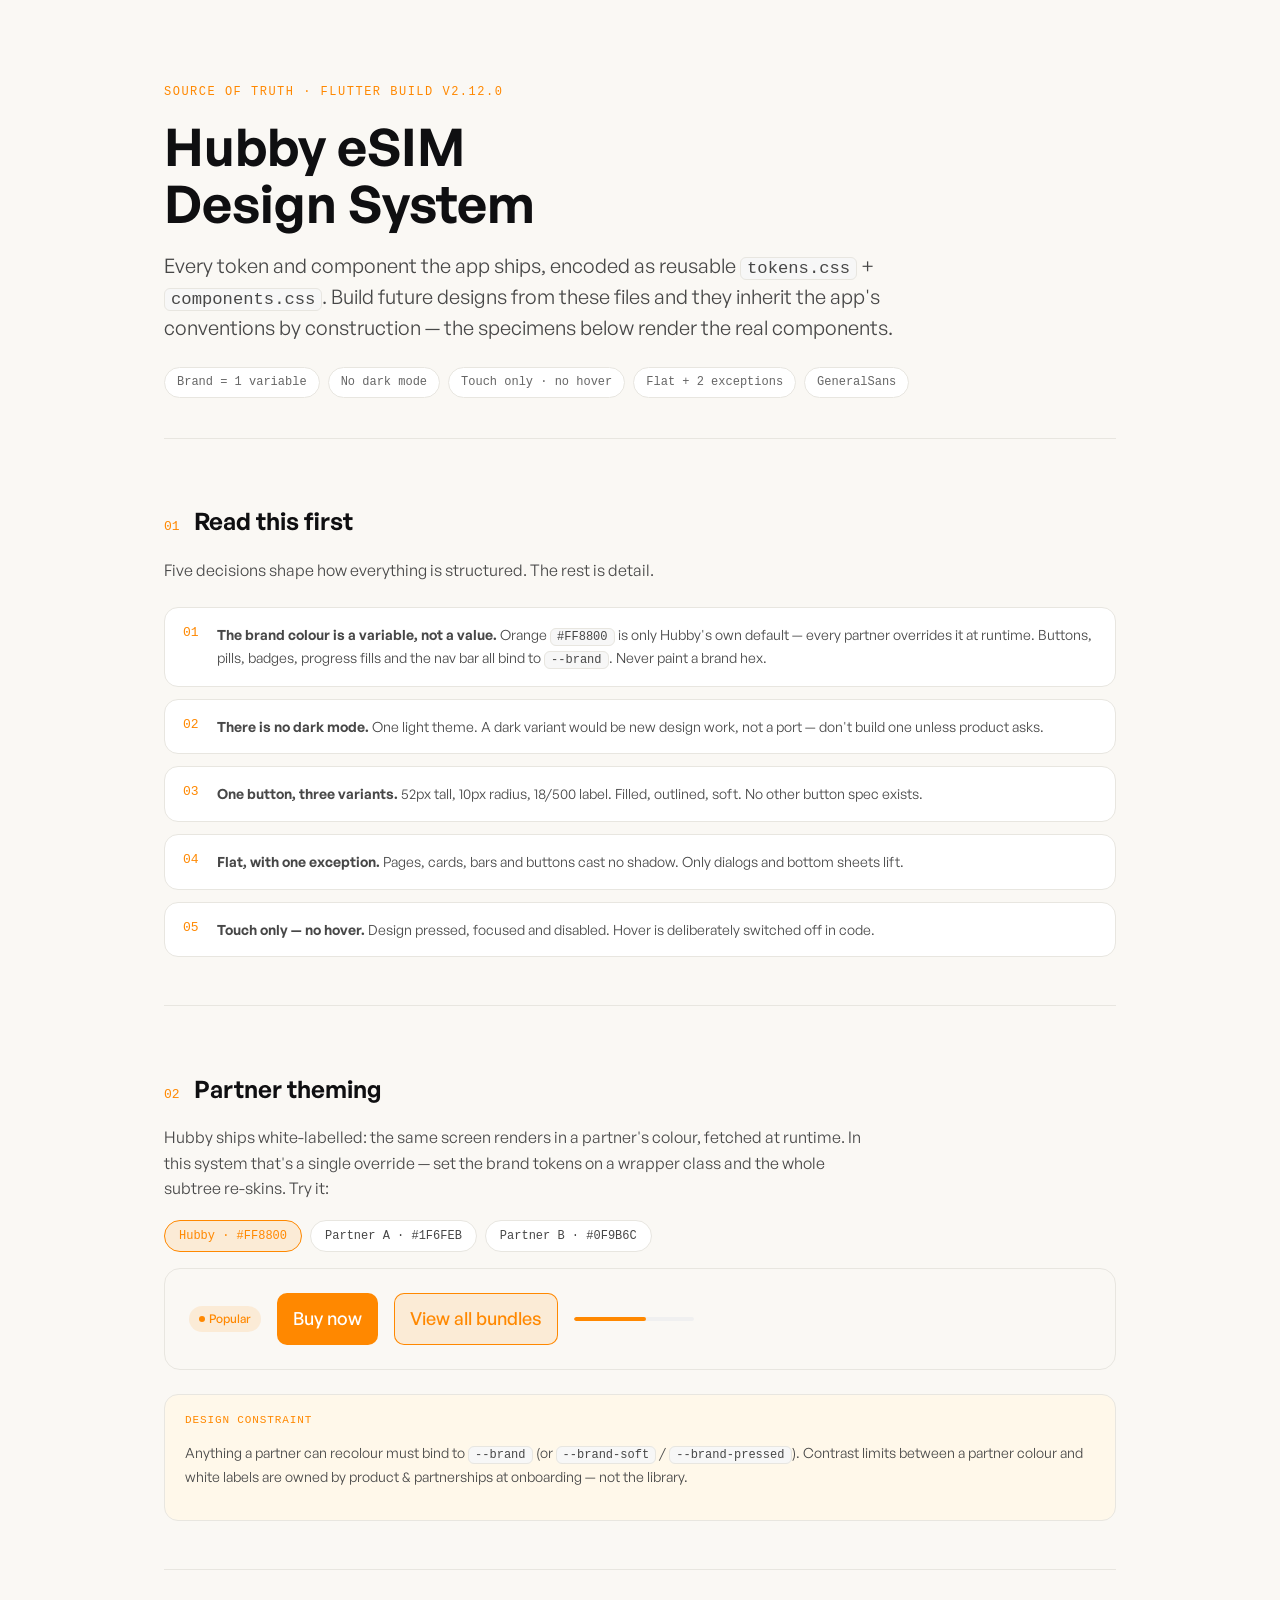
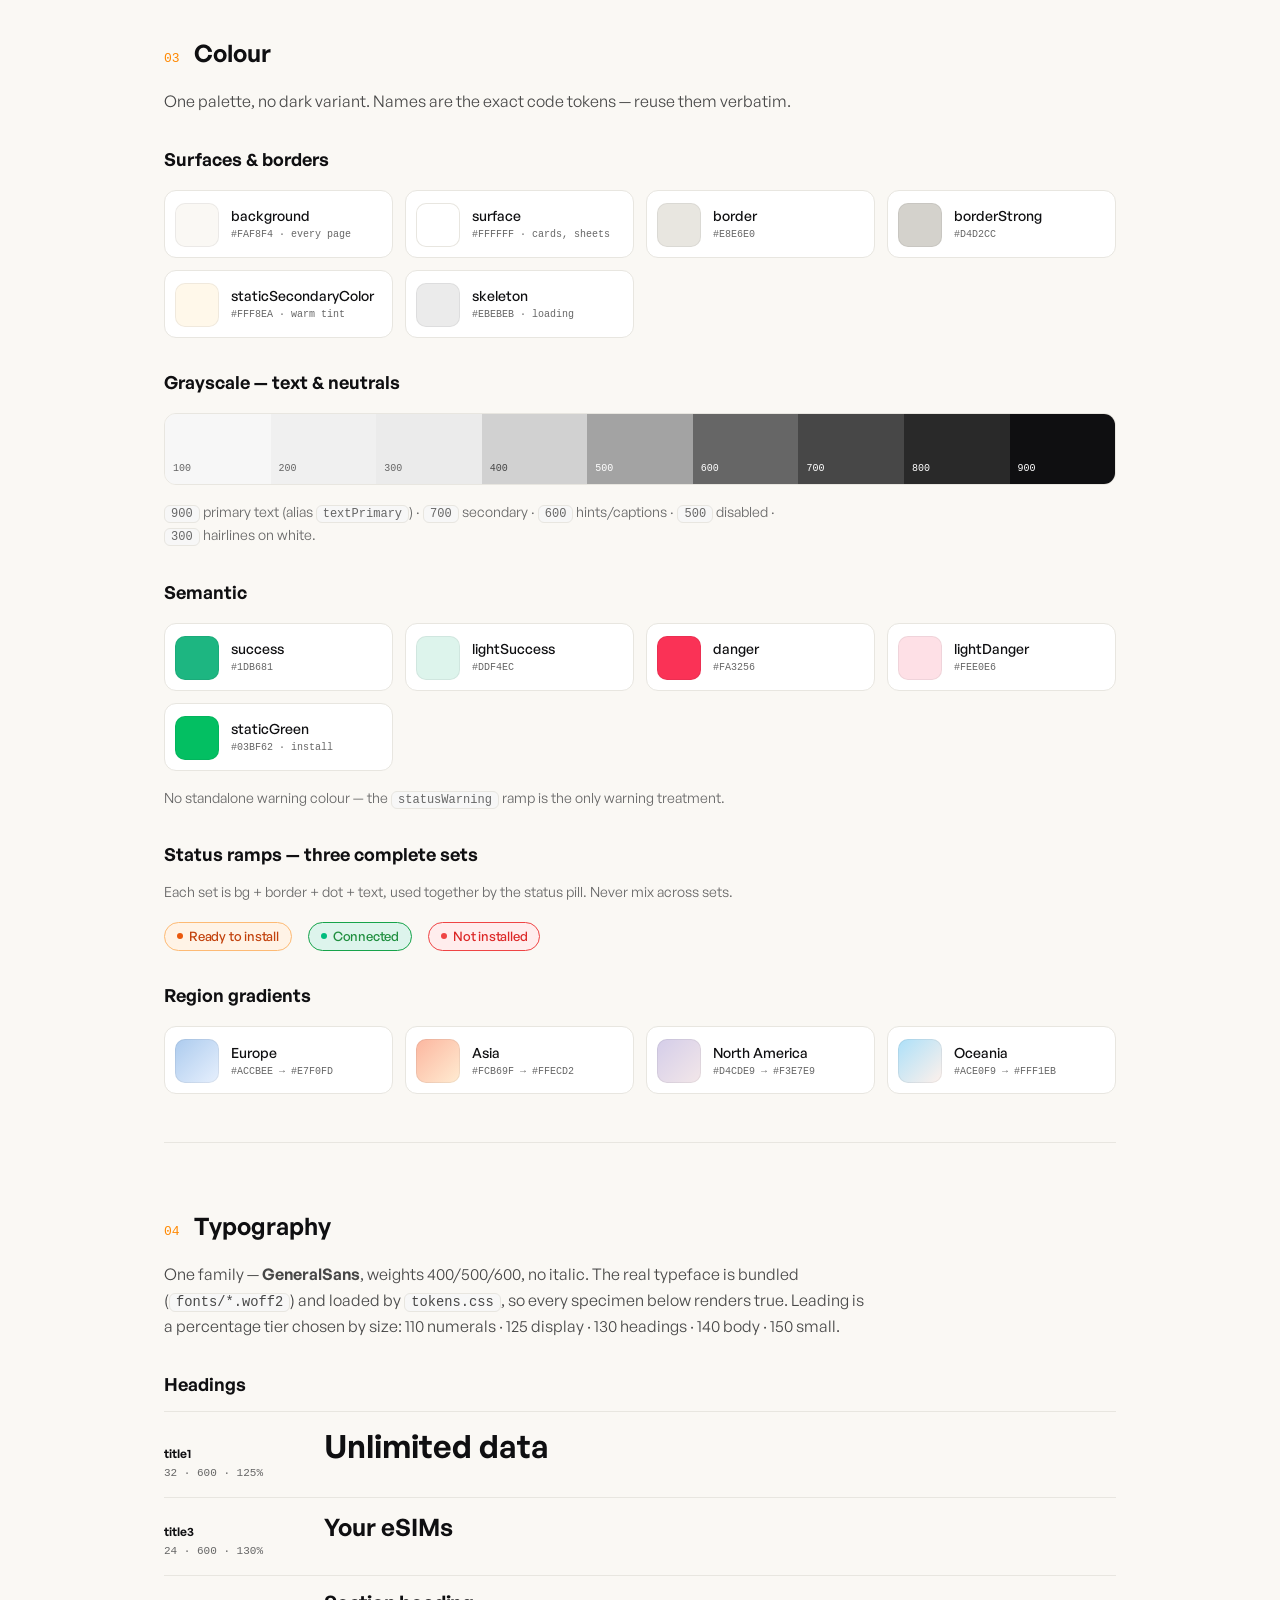
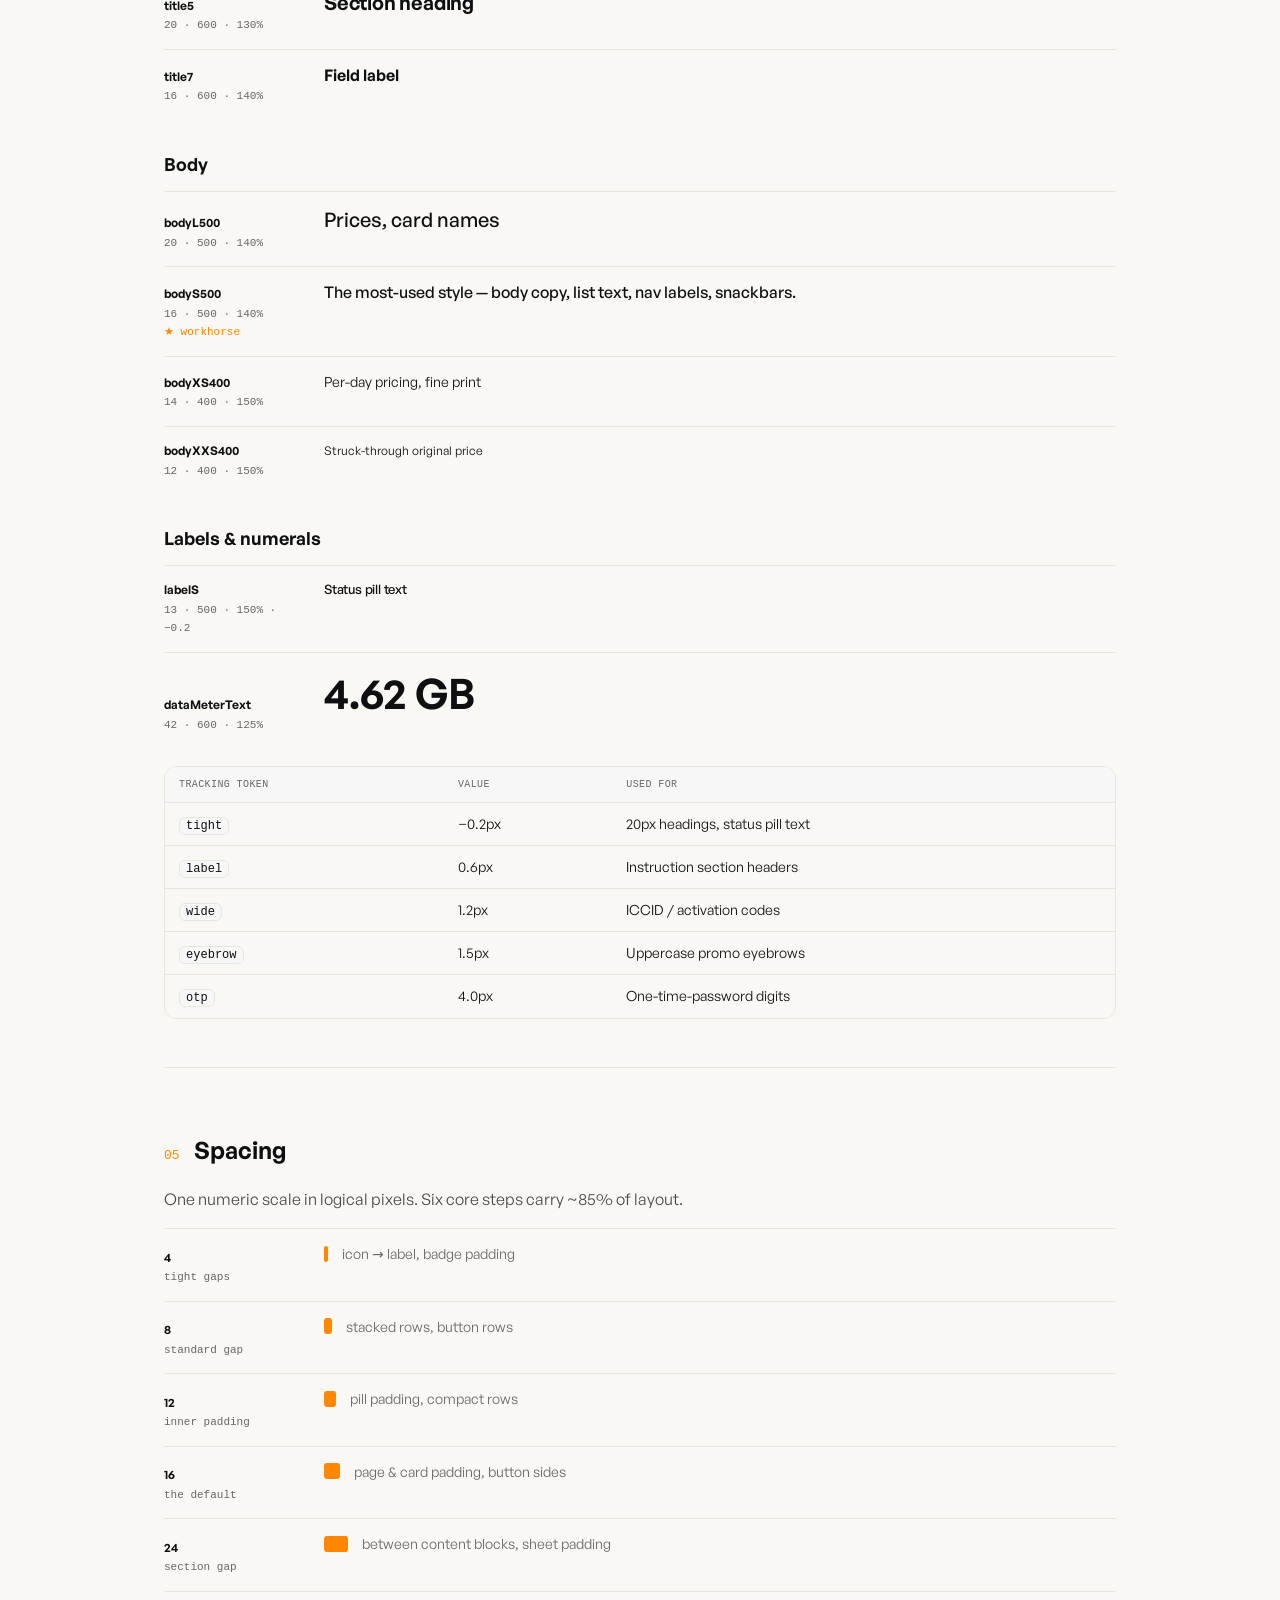
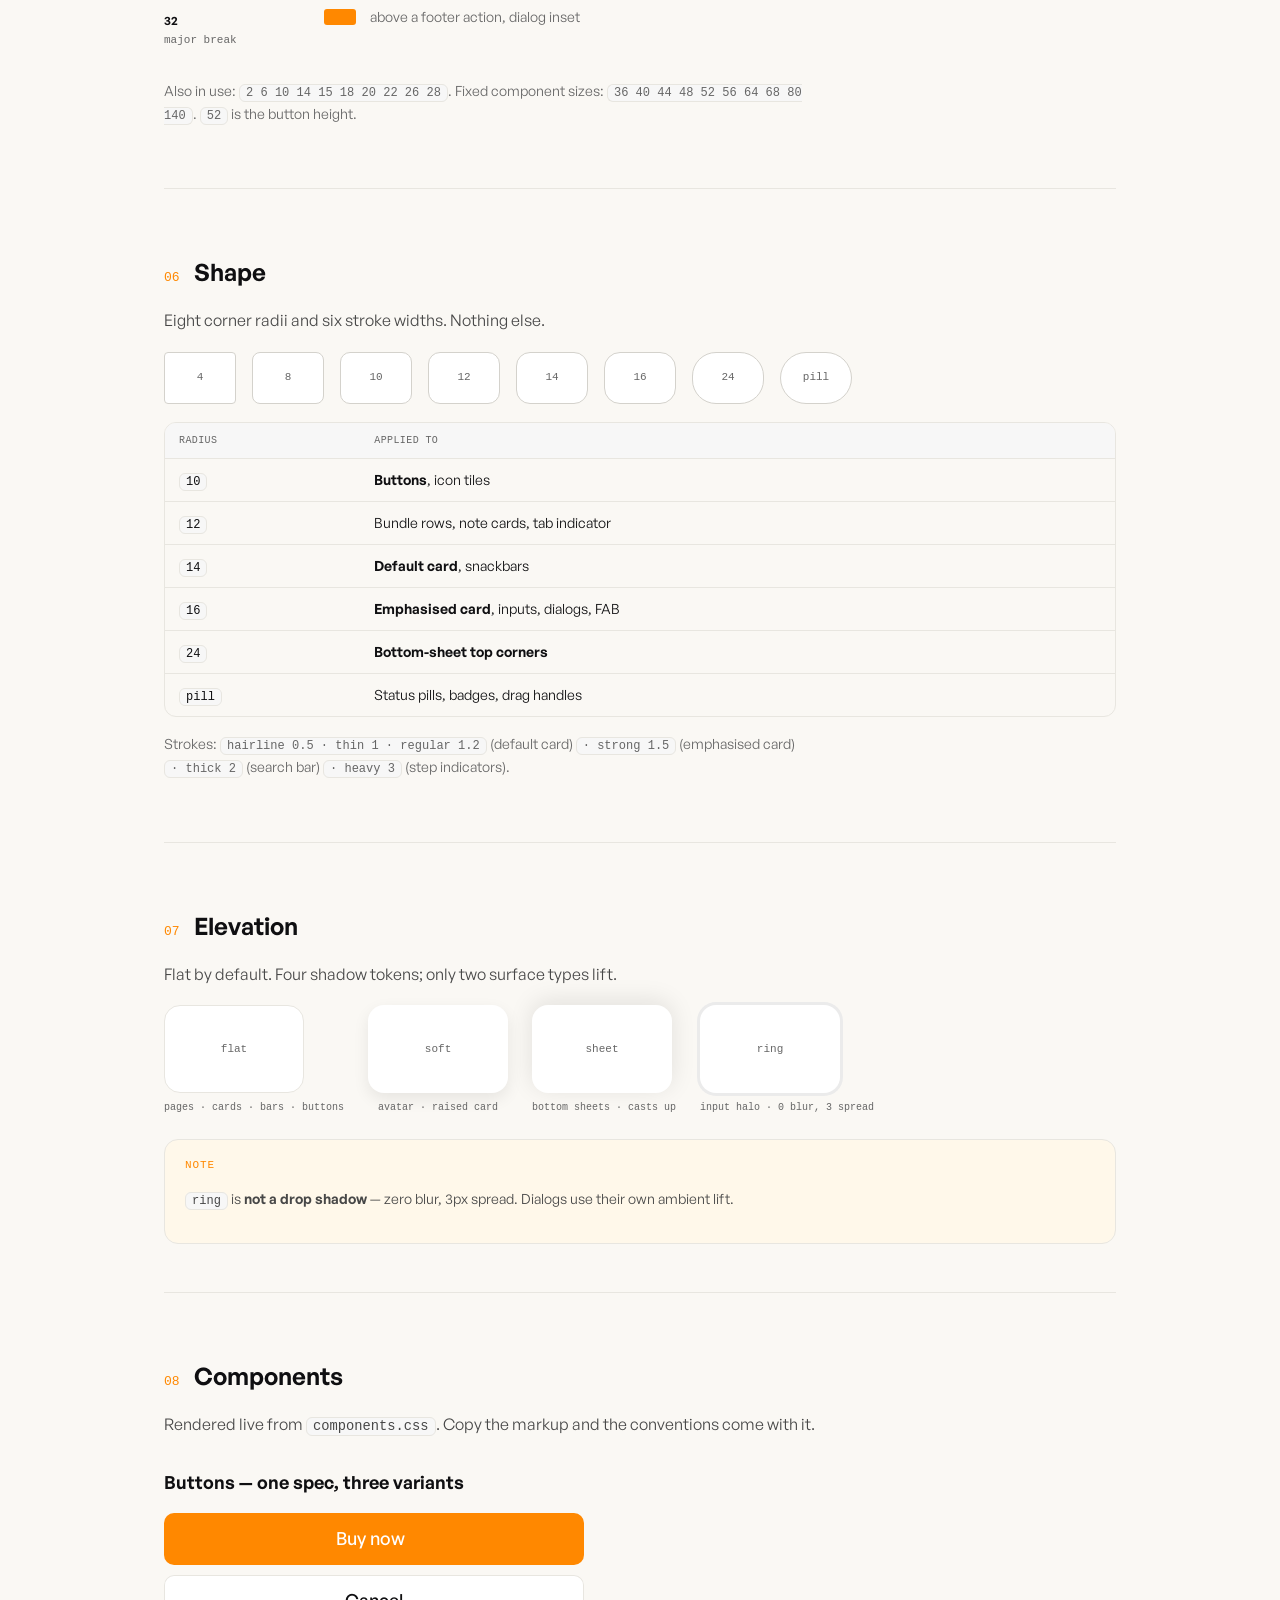
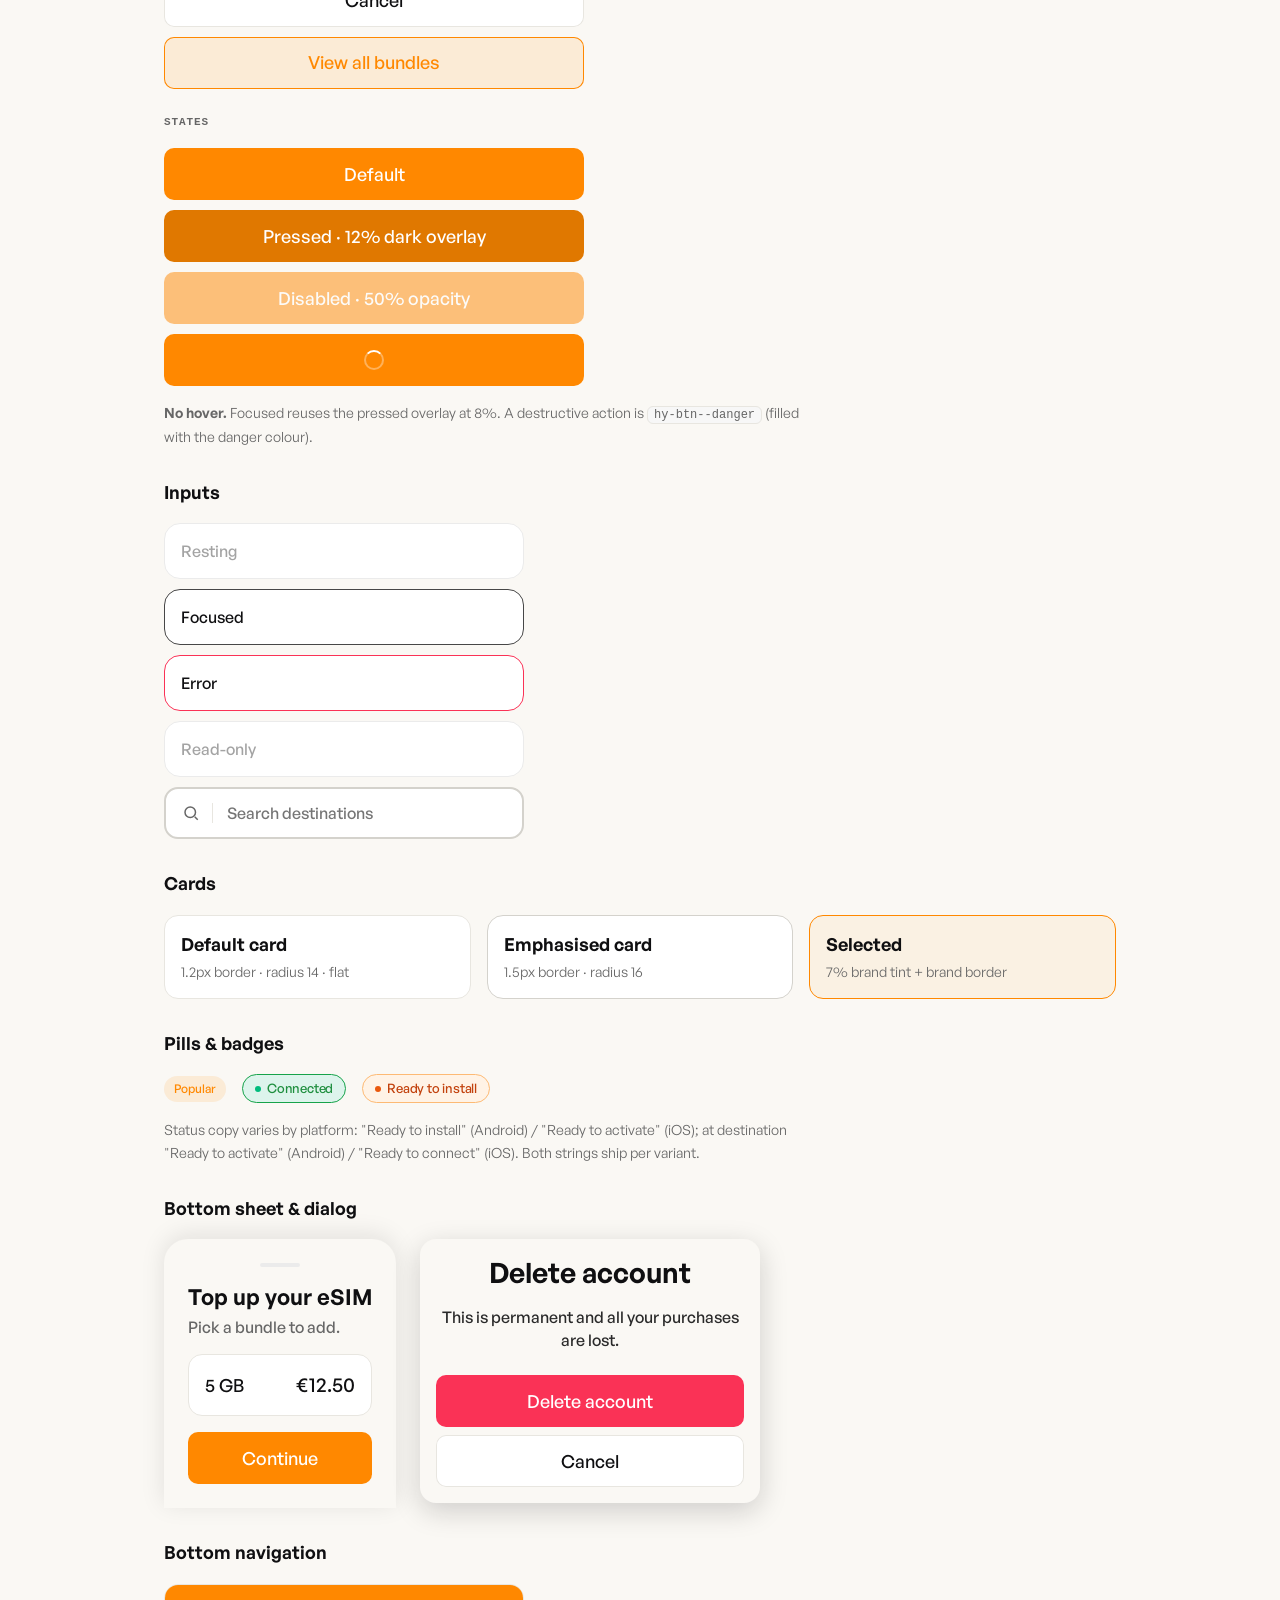
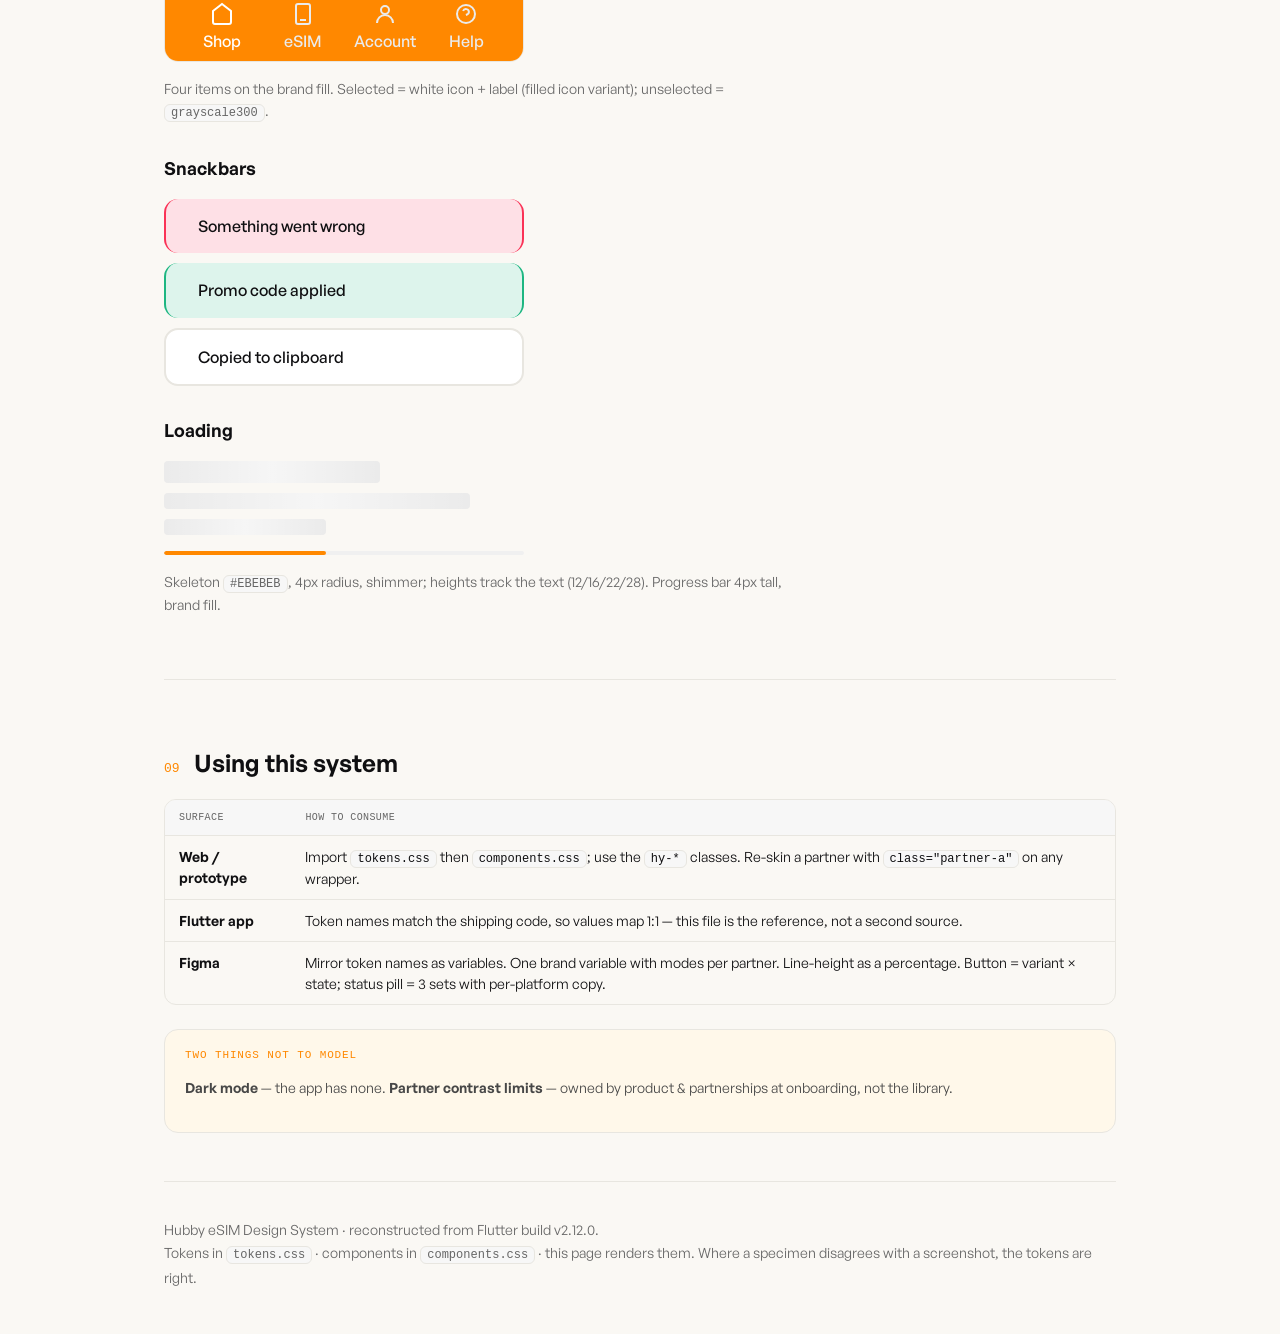
==== commit 60e21b74: "Bundle real GeneralSans typeface (400/500/600 WOFF2) Convert the supplied GeneralSans OTFs to web-op" ====
--- a/index.html
+++ b/index.html
@@ -5,6 +5,8 @@
 <meta name="viewport" content="width=device-width, initial-scale=1">
 <title>Hubby eSIM — Design System</title>
 <meta name="description" content="The Hubby app's living design system — tokens and components future designs build on.">
+<link rel="preload" href="fonts/GeneralSans-Semibold.woff2" as="font" type="font/woff2" crossorigin>
+<link rel="preload" href="fonts/GeneralSans-Medium.woff2" as="font" type="font/woff2" crossorigin>
 <link rel="stylesheet" href="tokens.css">
 <link rel="stylesheet" href="components.css">
 <style>
@@ -186,7 +188,7 @@
 <!-- 04 -->
 <section id="type">
   <h2><span class="num">04</span> Typography</h2>
-  <p class="intro">One family — <b>GeneralSans</b>, weights 400/500/600, no italic. Leading is a percentage tier chosen by size: 110 numerals · 125 display · 130 headings · 140 body · 150 small. (Specimens fall back to the system sans where GeneralSans isn't installed.)</p>
+  <p class="intro">One family — <b>GeneralSans</b>, weights 400/500/600, no italic. The real typeface is bundled (<code>fonts/*.woff2</code>) and loaded by <code>tokens.css</code>, so every specimen below renders true. Leading is a percentage tier chosen by size: 110 numerals · 125 display · 130 headings · 140 body · 150 small.</p>
 
   <h3>Headings</h3>
   <div class="plate"><span class="label"><b>title1</b>32 · 600 · 125%</span><span style="font:var(--title1)">Unlimited data</span></div>
--- a/tokens.css
+++ b/tokens.css
@@ -9,6 +9,23 @@
    to Hubby orange; every partner overrides it at runtime. Bind buttons, pills,
    badges, progress fills and the nav bar to `--brand` — never to a painted hex.
    ============================================================================ */
+
+/* ---- GeneralSans — the shipping typeface --------------------------------
+   Three weights, no italic (the scale uses only 400/500/600). WOFF2 lives in
+   ./fonts, so paths resolve relative to this file. `swap` avoids invisible
+   text while the face loads; the fallback stack in --font matches metrics. */
+@font-face {
+  font-family:"GeneralSans"; font-style:normal; font-weight:400; font-display:swap;
+  src:url("fonts/GeneralSans-Regular.woff2") format("woff2");
+}
+@font-face {
+  font-family:"GeneralSans"; font-style:normal; font-weight:500; font-display:swap;
+  src:url("fonts/GeneralSans-Medium.woff2") format("woff2");
+}
+@font-face {
+  font-family:"GeneralSans"; font-style:normal; font-weight:600; font-display:swap;
+  src:url("fonts/GeneralSans-Semibold.woff2") format("woff2");
+}
 
 :root {
 
